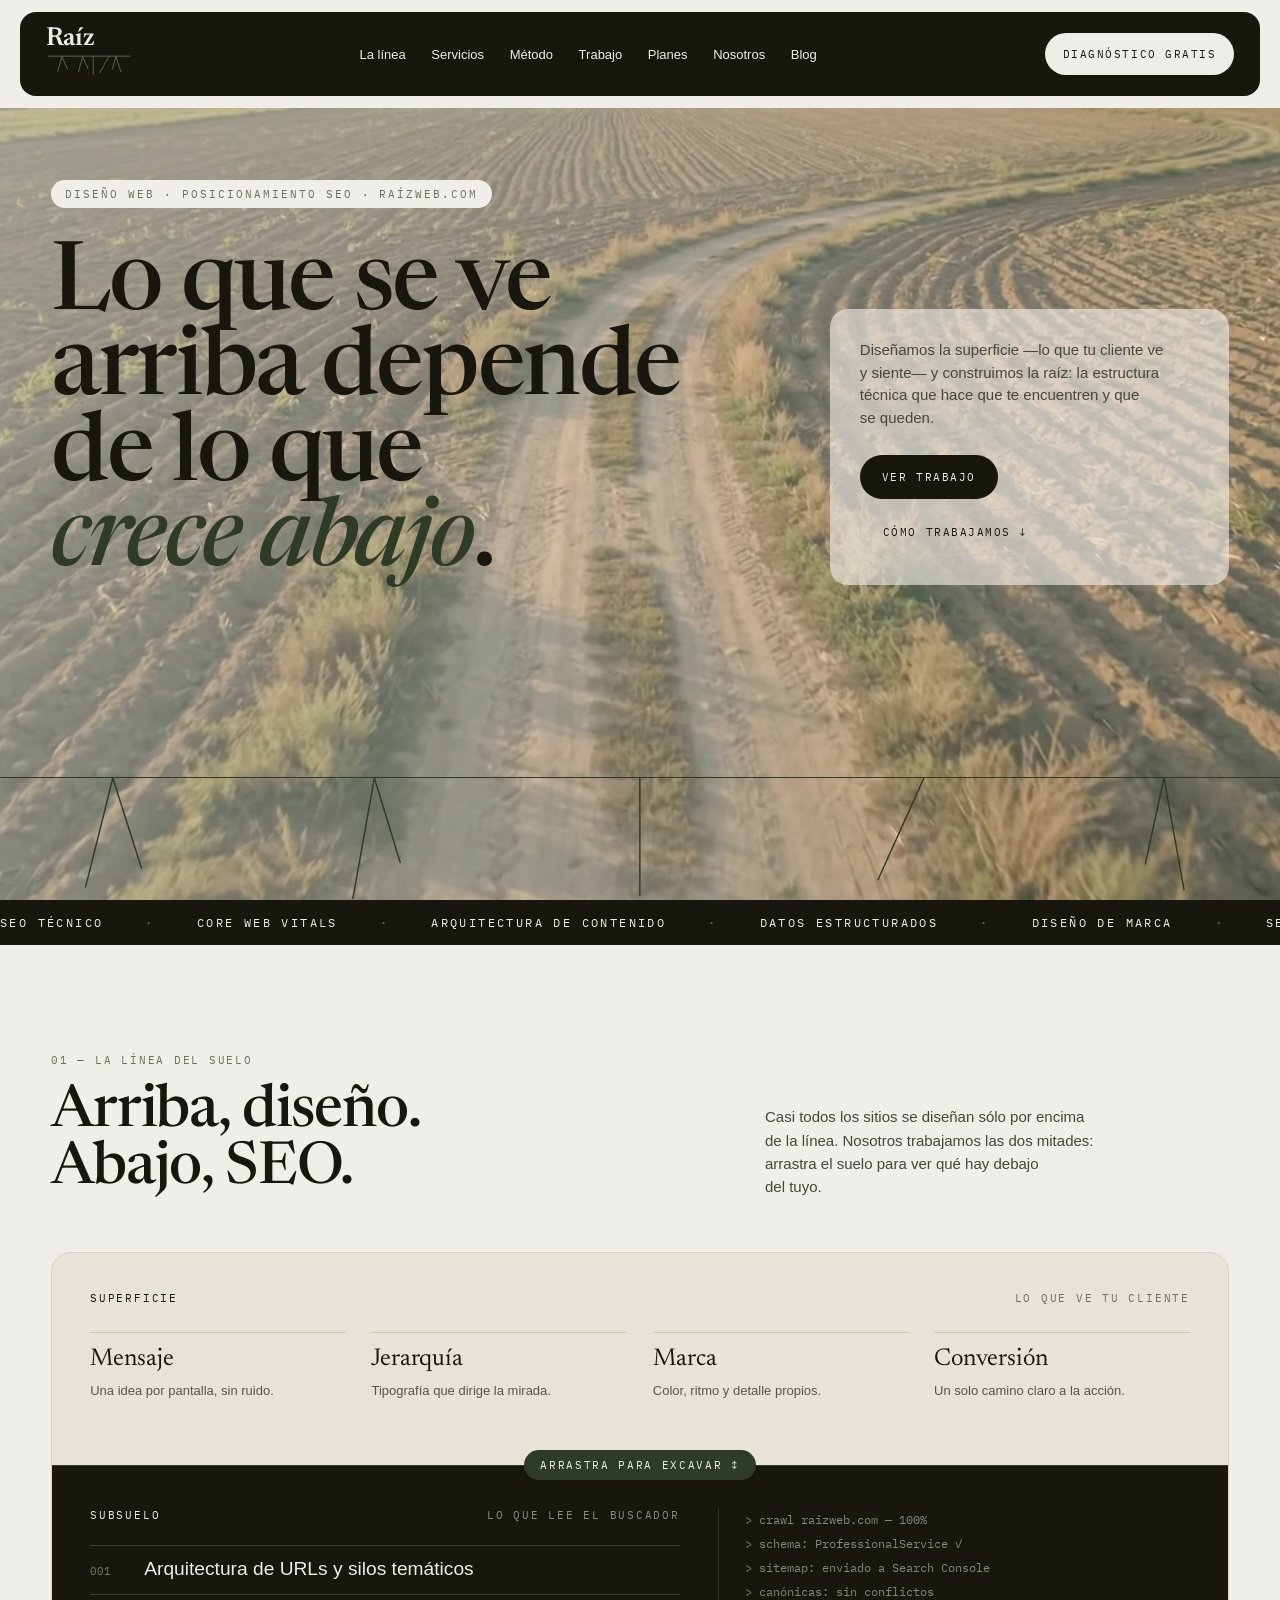
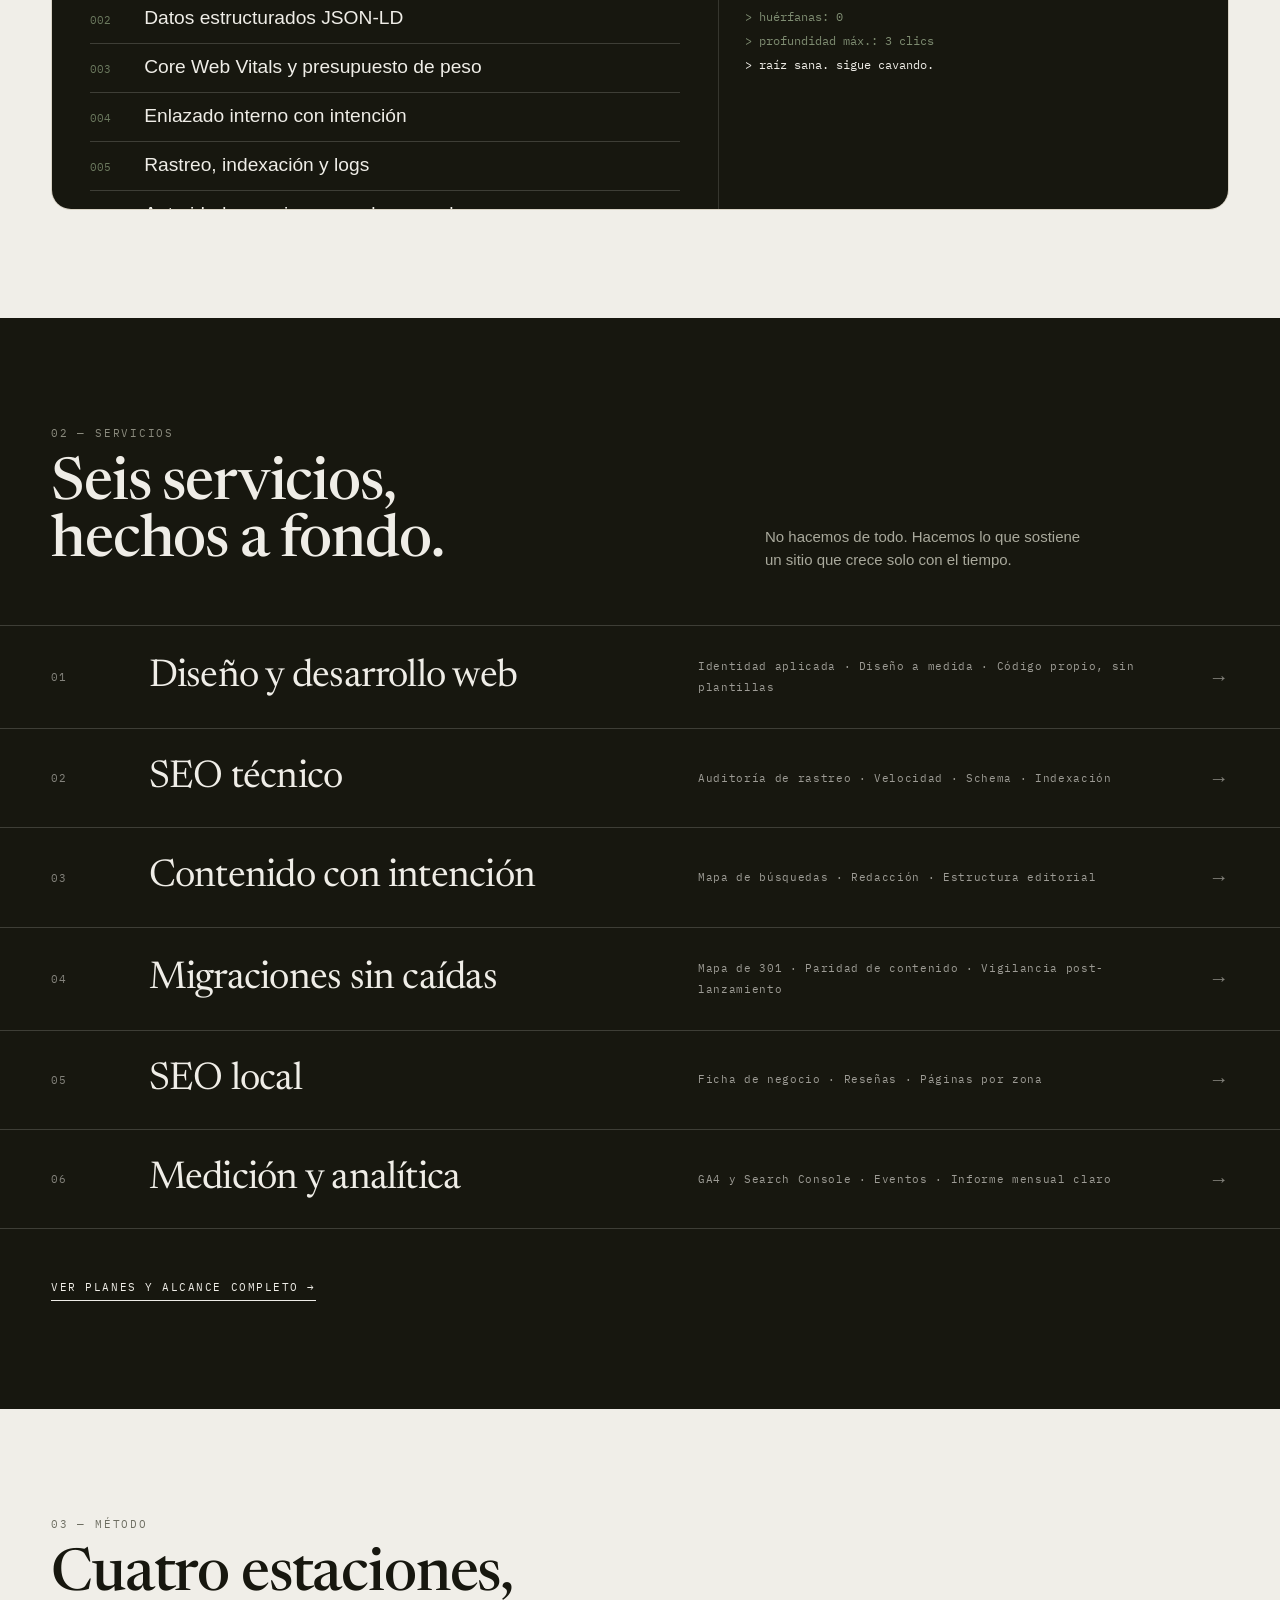
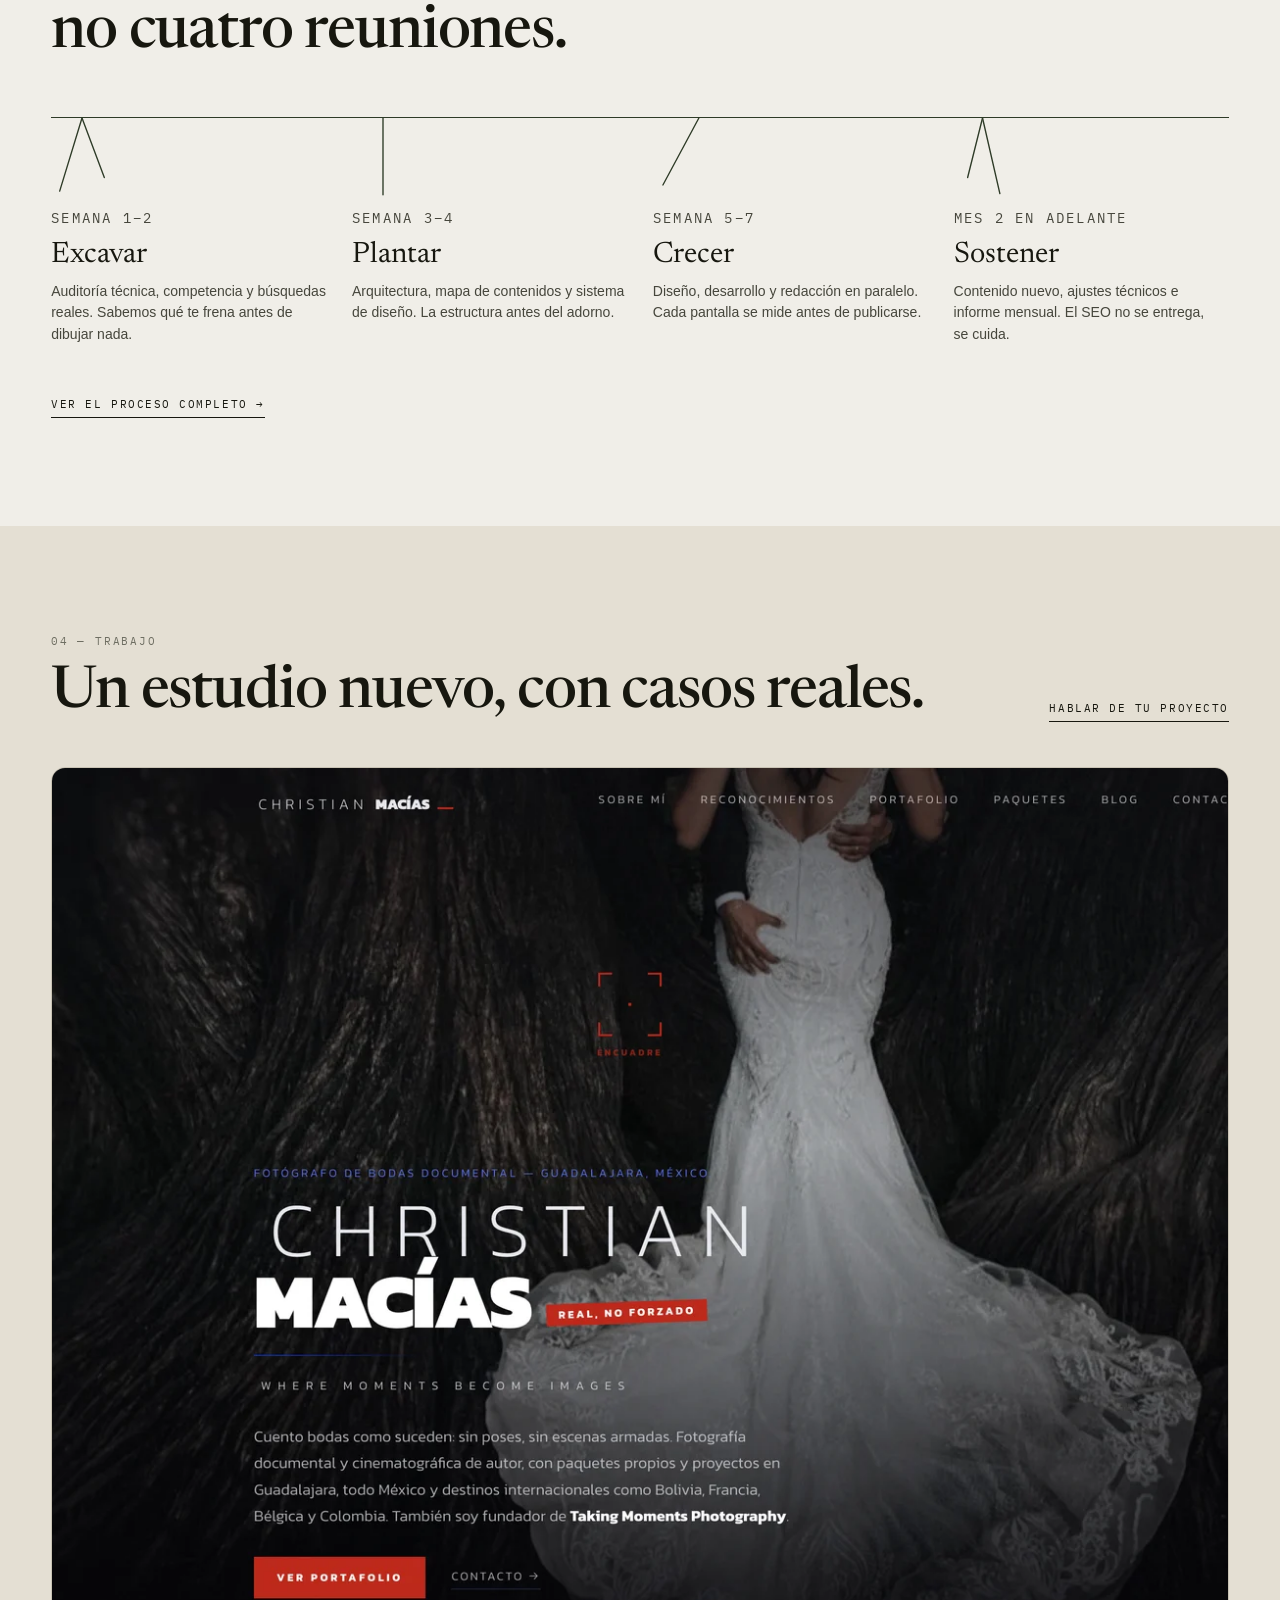
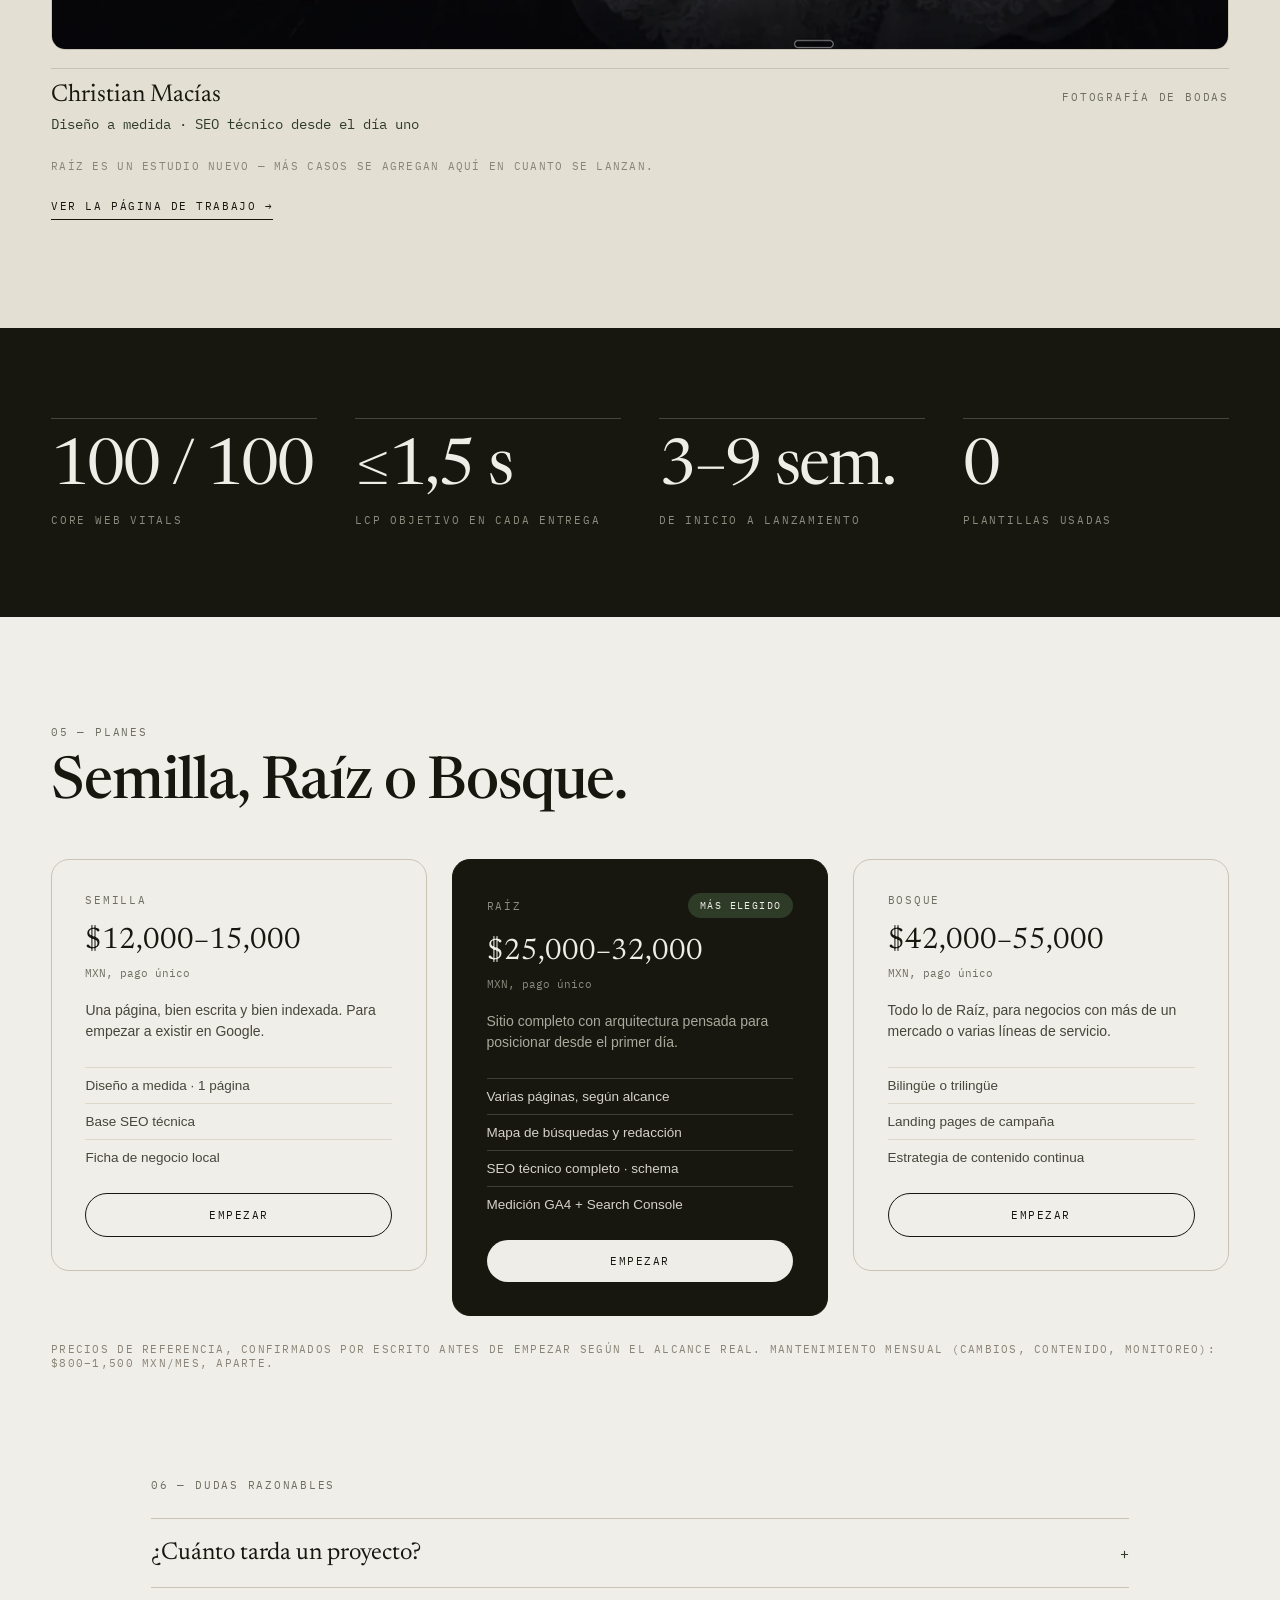
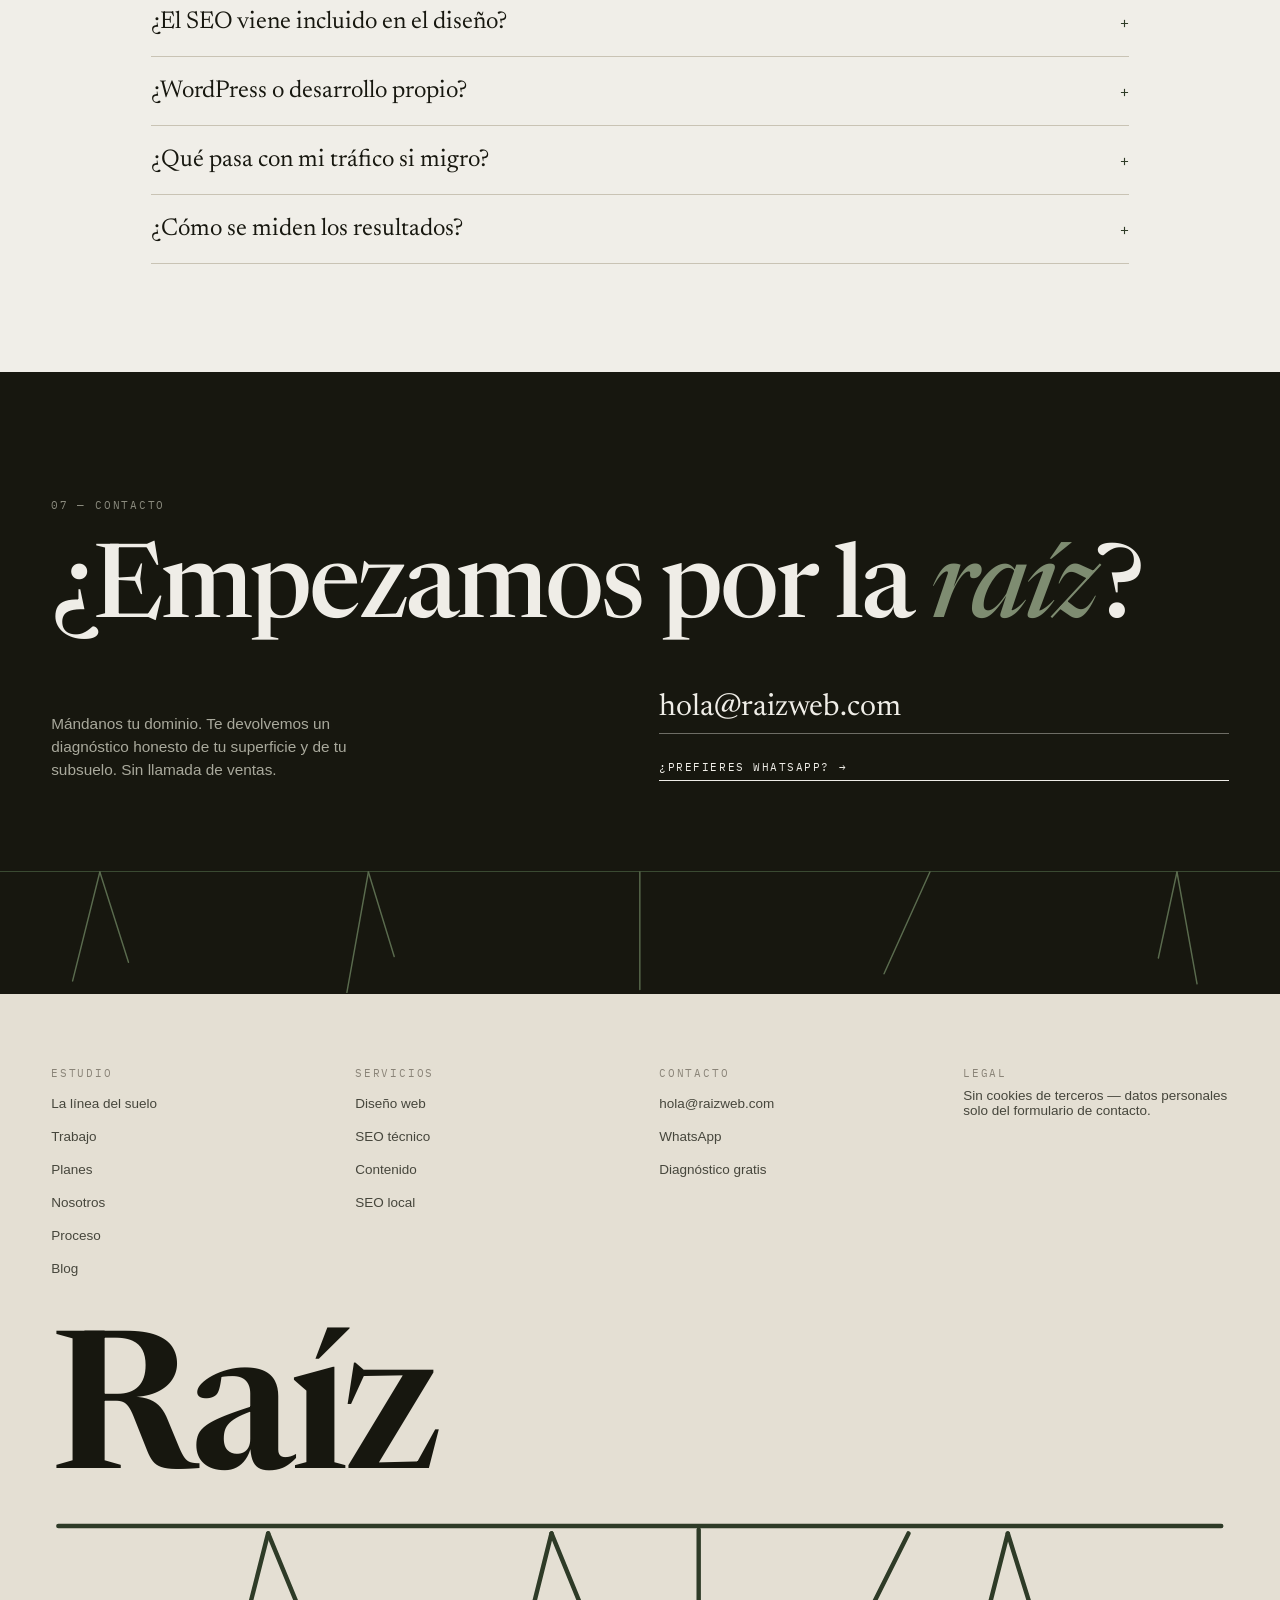
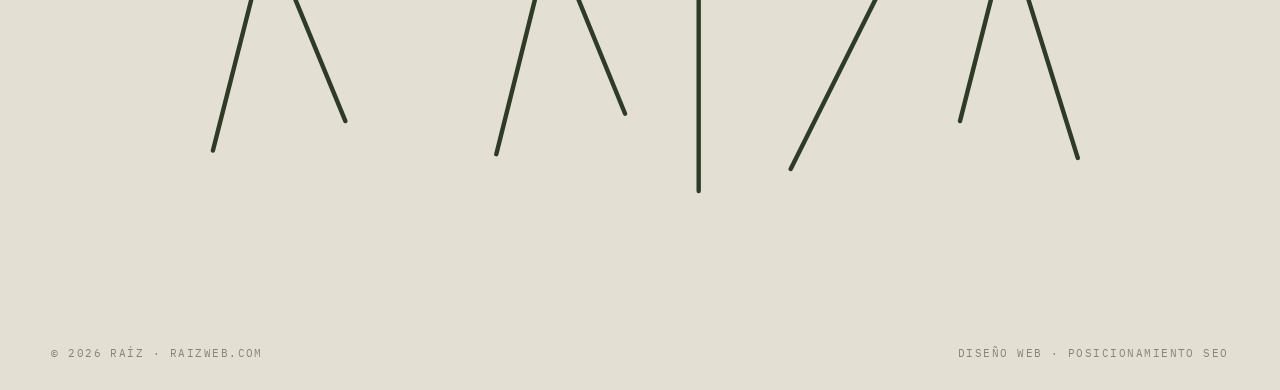
==== index.html @ e57030e3 "Recupera el sitio de raizweb.com desde el despliegue publicado El fuente original se perdió: la carp" ====
<!doctype html>
<html lang="es-MX">
<head>
<meta charset="utf-8" />
<!-- Google tag (gtag.js) -->
<script async src="https://www.googletagmanager.com/gtag/js?id=G-R4C24F13Y9"></script>
<script>
  window.dataLayer = window.dataLayer || [];
  function gtag(){dataLayer.push(arguments);}
  gtag('js', new Date());
  gtag('config', 'G-R4C24F13Y9');
</script>
<meta name="viewport" content="width=device-width, initial-scale=1" />
<title>Diseño Web y SEO Técnico para Negocios | Raíz</title>
<meta name="description" content="Diseño web a la medida y SEO técnico desde el primer día, para negocios que quieren un sitio que se vea bien y que Google encuentre. Diagnóstico gratis." />
<link rel="canonical" href="https://raizweb.com/" />
<meta name="theme-color" content="#17170F" />
<link rel="icon" href="/assets/icons/favicon.svg" type="image/svg+xml" />
<link rel="manifest" href="/site.webmanifest" />

<meta property="og:type" content="website" />
<meta property="og:site_name" content="Raíz" />
<meta property="og:title" content="Raíz — Diseño web y posicionamiento SEO" />
<meta property="og:description" content="Diseñamos la superficie —lo que ve tu cliente— y construimos la raíz: la estructura técnica que hace que te encuentren." />
<meta property="og:url" content="https://raizweb.com/" />
<meta property="og:image" content="https://raizweb.com/assets/img/og/default.jpg" />
<meta property="og:image:width" content="1200" />
<meta property="og:image:height" content="630" />
<meta property="og:locale" content="es_MX" />
<meta name="twitter:card" content="summary_large_image" />
<meta name="twitter:image" content="https://raizweb.com/assets/img/og/default.jpg" />

<link rel="preconnect" href="https://fonts.googleapis.com" />
<link rel="preconnect" href="https://fonts.gstatic.com" crossorigin />
<link href="https://fonts.googleapis.com/css2?family=Newsreader:ital,opsz,wght@0,6..72,400;0,6..72,500;0,6..72,600;1,6..72,400&family=IBM+Plex+Mono:wght@400;500&display=swap" rel="stylesheet" />
<link rel="stylesheet" href="css/raiz.css?v=2" />

<script type="application/ld+json">
{
  "@context": "https://schema.org",
  "@type": "ProfessionalService",
  "name": "Raíz",
  "url": "https://raizweb.com/",
  "description": "Diseño web y posicionamiento SEO para cualquier tipo de negocio.",
  "areaServed": "MX",
  "email": "hola@raizweb.com"
}
</script>
</head>
<body>

<!-- =========================================================== CABECERA -->
<header class="encabezado">
  <div class="encabezado__barra">
    <a class="marca" href="#top" aria-label="Raíz, inicio">
      <span class="marca__texto">Raíz</span>
      <svg class="marca__raices" viewBox="0 0 640 210" fill="none" stroke="currentColor" stroke-width="7" stroke-linecap="round" aria-hidden="true">
        <path d="M14 16 H626" />
        <path d="M118 20 L88 128" /><path d="M118 20 L160 112" />
        <path d="M272 20 L242 130" /><path d="M272 20 L312 108" />
        <path d="M352 18 L352 150" />
        <path d="M466 20 L402 138" />
        <path d="M520 20 L494 112" /><path d="M520 20 L558 132" />
      </svg>
    </a>
    <nav class="nav">
      <a href="#suelo">La línea</a>
      <a href="#servicios">Servicios</a>
      <a href="#metodo">Método</a>
      <a href="#trabajo">Trabajo</a>
      <a href="#planes">Planes</a>
      <a href="nosotros.html">Nosotros</a>
      <a href="blog/">Blog</a>
    </nav>
    <a class="btn btn--claro" href="#contacto"><span class="btn__largo">Diagnóstico gratis</span><span class="btn__corto">Diagnóstico</span></a>
    <button class="menu-boton" type="button" data-menu-boton aria-expanded="false" aria-controls="menu-movil" aria-label="Abrir menú">
      <span></span><span></span>
    </button>
  </div>
</header>

<div class="menu-movil" id="menu-movil" data-menu-movil>
  <nav>
    <a href="#suelo">La línea</a>
    <a href="#servicios">Servicios</a>
    <a href="#metodo">Método</a>
    <a href="#trabajo">Trabajo</a>
    <a href="#planes">Planes</a>
    <a href="nosotros.html">Nosotros</a>
    <a href="blog/">Blog</a>
  </nav>
  <a class="btn btn--claro menu-movil__cta" href="#contacto">Diagnóstico gratis</a>
  <svg class="menu-movil__raices" viewBox="0 0 640 210" fill="none" stroke="currentColor" stroke-width="2.4" stroke-linecap="round" preserveAspectRatio="none" aria-hidden="true">
    <path d="M4 6 H636" />
    <path d="M118 10 L88 128" /><path d="M118 10 L160 112" />
    <path d="M272 10 L242 130" /><path d="M272 10 L312 108" />
    <path d="M352 8 L352 150" />
    <path d="M466 10 L402 138" />
    <path d="M520 10 L494 112" /><path d="M520 10 L558 132" />
  </svg>
</div>

<!-- =============================================================== HERO -->
<main id="top">
<section class="hero">
  <div class="hero__video-wrap" data-hero-video-wrap>
    <video class="hero__video" data-hero-video poster="assets/video/hero-poster.jpg" muted loop playsinline preload="none" aria-hidden="true">
      <source src="assets/video/hero.webm" type="video/webm">
      <source src="assets/video/hero.mp4" type="video/mp4">
    </video>
    <div class="hero__velo"></div>
  </div>
  <div class="contenedor hero__grid">
    <div>
      <p class="mono hero__eyebrow">Diseño web · Posicionamiento SEO · raízweb.com</p>
      <h1 class="hero__titular">Lo que se ve arriba depende de lo que <em>crece abajo</em>.</h1>
    </div>
    <div class="hero__lateral">
      <p class="hero__lead">Diseñamos la superficie —lo que tu cliente ve y siente— y construimos la raíz: la estructura técnica que hace que te encuentren y que se queden.</p>
      <div class="hero__acciones">
        <a class="btn btn--solido" href="#trabajo">Ver trabajo</a>
        <a class="btn btn--linea" href="#suelo">Cómo trabajamos ↓</a>
      </div>
    </div>
  </div>

  <div class="banda-raices">
    <div class="banda-raices__linea"></div>
    <div class="banda-raices__fila">
      <svg class="raiz-glifo" viewBox="0 0 100 170" fill="none" stroke="currentColor" stroke-width="2" stroke-linecap="round" aria-hidden="true"><path d="M50 0 L12 152" /><path d="M50 0 L90 126" /></svg>
      <svg class="raiz-glifo" viewBox="0 0 100 170" fill="none" stroke="currentColor" stroke-width="2" stroke-linecap="round" aria-hidden="true"><path d="M48 0 L18 168" /><path d="M48 0 L84 118" /></svg>
      <svg class="raiz-glifo" viewBox="0 0 100 170" fill="none" stroke="currentColor" stroke-width="2" stroke-linecap="round" aria-hidden="true"><path d="M50 0 L50 164" /></svg>
      <svg class="raiz-glifo" viewBox="0 0 100 170" fill="none" stroke="currentColor" stroke-width="2" stroke-linecap="round" aria-hidden="true"><path d="M78 0 L14 142" /></svg>
      <svg class="raiz-glifo" viewBox="0 0 100 170" fill="none" stroke="currentColor" stroke-width="2" stroke-linecap="round" aria-hidden="true"><path d="M46 0 L20 120" /><path d="M46 0 L74 156" /></svg>
    </div>
  </div>
</section>

<!-- ========================================================= MARQUESINA -->
<div class="marquesina">
  <div class="marquesina__pista">
    <div class="marquesina__grupo">
      <span>SEO técnico</span><span>·</span><span>Core Web Vitals</span><span>·</span><span>Arquitectura de contenido</span><span>·</span><span>Datos estructurados</span><span>·</span><span>Diseño de marca</span><span>·</span><span>SEO local</span><span>·</span><span>Migraciones</span><span>·</span>
    </div>
    <div class="marquesina__grupo" aria-hidden="true">
      <span>SEO técnico</span><span>·</span><span>Core Web Vitals</span><span>·</span><span>Arquitectura de contenido</span><span>·</span><span>Datos estructurados</span><span>·</span><span>Diseño de marca</span><span>·</span><span>SEO local</span><span>·</span><span>Migraciones</span><span>·</span>
    </div>
  </div>
</div>

<!-- ==================================================== 01 · EXCAVACIÓN -->
<section class="seccion" id="suelo">
  <div class="contenedor">
    <div class="cabecera reveal">
      <div>
        <p class="mono cabecera__eyebrow">01 — La línea del suelo</p>
        <h2 class="titulo">Arriba, diseño. Abajo, SEO.</h2>
      </div>
      <p class="cabecera__texto">Casi todos los sitios se diseñan sólo por encima de la línea. Nosotros trabajamos las dos mitades: arrastra el suelo para ver qué hay debajo del tuyo.</p>
    </div>

    <div class="excavacion" data-excavacion data-suelo="38">
      <div class="capa capa--superficie">
        <p class="mono capa__encabezado"><strong>Superficie</strong> <span>Lo que ve tu cliente</span></p>
        <div class="superficie__grid">
          <div class="superficie__item"><h3>Mensaje</h3><p>Una idea por pantalla, sin ruido.</p></div>
          <div class="superficie__item"><h3>Jerarquía</h3><p>Tipografía que dirige la mirada.</p></div>
          <div class="superficie__item"><h3>Marca</h3><p>Color, ritmo y detalle propios.</p></div>
          <div class="superficie__item"><h3>Conversión</h3><p>Un solo camino claro a la acción.</p></div>
        </div>
      </div>

      <div class="capa capa--subsuelo">
        <div class="subsuelo__grid">
          <div>
            <p class="mono mono--ink capa__encabezado"><strong>Subsuelo</strong> <span>Lo que lee el buscador</span></p>
            <div class="subsuelo__lista">
              <div class="subsuelo__fila"><i>001</i><span>Arquitectura de URLs y silos temáticos</span></div>
              <div class="subsuelo__fila"><i>002</i><span>Datos estructurados JSON-LD</span></div>
              <div class="subsuelo__fila"><i>003</i><span>Core Web Vitals y presupuesto de peso</span></div>
              <div class="subsuelo__fila"><i>004</i><span>Enlazado interno con intención</span></div>
              <div class="subsuelo__fila"><i>005</i><span>Rastreo, indexación y logs</span></div>
              <div class="subsuelo__fila"><i>006</i><span>Autoridad: menciones y enlaces reales</span></div>
            </div>
          </div>
          <div class="terminal">
            <div>&gt; crawl raizweb.com — 100%</div>
            <div>&gt; schema: ProfessionalService ✓</div>
            <div>&gt; sitemap: enviado a Search Console</div>
            <div>&gt; canónicas: sin conflictos</div>
            <div>&gt; huérfanas: 0</div>
            <div>&gt; profundidad máx.: 3 clics</div>
            <div><b>&gt; raíz sana. sigue cavando.</b></div>
          </div>
        </div>
      </div>

      <div class="tirador" data-tirador tabindex="0" role="slider" aria-label="Nivel del suelo" aria-valuemin="14" aria-valuemax="86" aria-valuenow="38">
        <div class="tirador__linea"></div>
        <div class="tirador__pastilla">Arrastra para excavar ↕</div>
      </div>
    </div>
  </div>
</section>

<!-- ====================================================== 02 · SERVICIOS -->
<section class="seccion seccion--ink" id="servicios">
  <div class="contenedor">
    <div class="cabecera">
      <div>
        <p class="mono mono--ink cabecera__eyebrow">02 — Servicios</p>
        <h2 class="titulo">Seis servicios, hechos a fondo.</h2>
      </div>
      <p class="cabecera__texto">No hacemos de todo. Hacemos lo que sostiene un sitio que crece solo con el tiempo.</p>
    </div>

    <div class="servicios">
      <a class="servicio" href="#contacto">
        <span class="servicio__num">01</span>
        <h3 class="servicio__nombre">Diseño y desarrollo web</h3>
        <span class="servicio__detalle">Identidad aplicada · Diseño a medida · Código propio, sin plantillas</span>
        <span class="servicio__flecha" aria-hidden="true">→</span>
      </a>
      <a class="servicio" href="#contacto">
        <span class="servicio__num">02</span>
        <h3 class="servicio__nombre">SEO técnico</h3>
        <span class="servicio__detalle">Auditoría de rastreo · Velocidad · Schema · Indexación</span>
        <span class="servicio__flecha" aria-hidden="true">→</span>
      </a>
      <a class="servicio" href="#contacto">
        <span class="servicio__num">03</span>
        <h3 class="servicio__nombre">Contenido con intención</h3>
        <span class="servicio__detalle">Mapa de búsquedas · Redacción · Estructura editorial</span>
        <span class="servicio__flecha" aria-hidden="true">→</span>
      </a>
      <a class="servicio" href="#contacto">
        <span class="servicio__num">04</span>
        <h3 class="servicio__nombre">Migraciones sin caídas</h3>
        <span class="servicio__detalle">Mapa de 301 · Paridad de contenido · Vigilancia post-lanzamiento</span>
        <span class="servicio__flecha" aria-hidden="true">→</span>
      </a>
      <a class="servicio" href="#contacto">
        <span class="servicio__num">05</span>
        <h3 class="servicio__nombre">SEO local</h3>
        <span class="servicio__detalle">Ficha de negocio · Reseñas · Páginas por zona</span>
        <span class="servicio__flecha" aria-hidden="true">→</span>
      </a>
      <a class="servicio" href="#contacto">
        <span class="servicio__num">06</span>
        <h3 class="servicio__nombre">Medición y analítica</h3>
        <span class="servicio__detalle">GA4 y Search Console · Eventos · Informe mensual claro</span>
        <span class="servicio__flecha" aria-hidden="true">→</span>
      </a>
    </div>
    <a class="enlace-subrayado" href="servicios.html" style="display: inline-block; margin-top: clamp(30px, 5vh, 54px); border-bottom-color: var(--crema)">Ver planes y alcance completo →</a>
  </div>
</section>

<!-- ========================================================= 03 · MÉTODO -->
<section class="seccion" id="metodo">
  <div class="contenedor">
    <p class="mono cabecera__eyebrow">03 — Método</p>
    <h2 class="titulo" style="max-width: 20ch; margin-bottom: clamp(34px, 6vh, 62px)">Cuatro estaciones, no cuatro reuniones.</h2>
    <div class="metodo__grid">
      <div class="paso reveal">
        <svg class="paso__glifo" viewBox="0 0 100 130" fill="none" stroke="currentColor" stroke-width="2.2" stroke-linecap="round" aria-hidden="true"><path d="M50 0 L14 118" /><path d="M50 0 L86 96" /></svg>
        <p class="mono paso__etapa">Semana 1–2</p>
        <h3>Excavar</h3>
        <p>Auditoría técnica, competencia y búsquedas reales. Sabemos qué te frena antes de dibujar nada.</p>
      </div>
      <div class="paso reveal">
        <svg class="paso__glifo" viewBox="0 0 100 130" fill="none" stroke="currentColor" stroke-width="2.2" stroke-linecap="round" aria-hidden="true"><path d="M50 0 L50 124" /></svg>
        <p class="mono paso__etapa">Semana 3–4</p>
        <h3>Plantar</h3>
        <p>Arquitectura, mapa de contenidos y sistema de diseño. La estructura antes del adorno.</p>
      </div>
      <div class="paso reveal">
        <svg class="paso__glifo" viewBox="0 0 100 130" fill="none" stroke="currentColor" stroke-width="2.2" stroke-linecap="round" aria-hidden="true"><path d="M74 0 L16 108" /></svg>
        <p class="mono paso__etapa">Semana 5–7</p>
        <h3>Crecer</h3>
        <p>Diseño, desarrollo y redacción en paralelo. Cada pantalla se mide antes de publicarse.</p>
      </div>
      <div class="paso reveal">
        <svg class="paso__glifo" viewBox="0 0 100 130" fill="none" stroke="currentColor" stroke-width="2.2" stroke-linecap="round" aria-hidden="true"><path d="M46 0 L22 96" /><path d="M46 0 L74 122" /></svg>
        <p class="mono paso__etapa">Mes 2 en adelante</p>
        <h3>Sostener</h3>
        <p>Contenido nuevo, ajustes técnicos e informe mensual. El SEO no se entrega, se cuida.</p>
      </div>
    </div>
    <a class="enlace-subrayado" href="proceso.html" style="display: inline-block; margin-top: clamp(30px, 5vh, 54px)">Ver el proceso completo →</a>
  </div>
</section>

<!-- ======================================================== 04 · TRABAJO -->
<section class="seccion seccion--arena" id="trabajo">
  <div class="contenedor">
    <div class="trabajo__cabecera">
      <div>
        <p class="mono cabecera__eyebrow">04 — Trabajo</p>
        <h2 class="titulo">Un estudio nuevo, con casos reales.</h2>
      </div>
      <a class="enlace-subrayado" href="#contacto">Hablar de tu proyecto</a>
    </div>

    <div class="casos">
      <a class="caso reveal" href="https://www.christianmacias.com" target="_blank" rel="noopener noreferrer">
        <div class="caso__media">
          <picture>
            <source srcset="assets/img/paginas/caso-christianmacias.webp" type="image/webp">
            <img src="assets/img/paginas/caso-christianmacias.jpg" alt="Captura de la página de inicio de christianmacias.com" loading="lazy" width="1200" height="900">
          </picture>
        </div>
        <div class="caso__pie"><span class="caso__nombre">Christian Macías</span><span class="mono">Fotografía de bodas</span></div>
        <p class="caso__metrica">Diseño a medida · SEO técnico desde el día uno</p>
      </a>
    </div>
    <p class="nota">Raíz es un estudio nuevo — más casos se agregan aquí en cuanto se lanzan.</p>
    <a class="enlace-subrayado" href="trabajos.html" style="display: inline-block; margin-top: 20px">Ver la página de trabajo →</a>
  </div>
</section>

<!-- ========================================================= 05 · CIFRAS -->
<section class="seccion seccion--ink" style="padding: clamp(56px, 10vh, 116px) 0">
  <div class="contenedor cifras">
    <div class="cifra"><p class="cifra__valor">100 / 100</p><p class="mono mono--ink cifra__etiqueta">Core Web Vitals</p></div>
    <div class="cifra"><p class="cifra__valor">≤1,5 s</p><p class="mono mono--ink cifra__etiqueta">LCP objetivo en cada entrega</p></div>
    <div class="cifra"><p class="cifra__valor">3–9 sem.</p><p class="mono mono--ink cifra__etiqueta">De inicio a lanzamiento</p></div>
    <div class="cifra"><p class="cifra__valor">0</p><p class="mono mono--ink cifra__etiqueta">Plantillas usadas</p></div>
  </div>
</section>

<!-- ========================================================= 06 · PLANES -->
<section class="seccion" id="planes">
  <div class="contenedor">
    <p class="mono cabecera__eyebrow">05 — Planes</p>
    <h2 class="titulo" style="margin-bottom: clamp(30px, 5vh, 58px)">Semilla, Raíz o Bosque.</h2>
    <div class="planes">
      <div class="plan">
        <p class="mono">Semilla</p>
        <p class="plan__precio">$12,000–15,000</p>
        <p class="plan__unidad">MXN, pago único</p>
        <p class="plan__texto">Una página, bien escrita y bien indexada. Para empezar a existir en Google.</p>
        <div class="plan__lista">
          <div>Diseño a medida · 1 página</div>
          <div>Base SEO técnica</div>
          <div>Ficha de negocio local</div>
        </div>
        <a class="btn btn--linea plan__cta" href="#contacto" style="border-color: var(--ink)">Empezar</a>
      </div>

      <div class="plan plan--destacado">
        <div class="plan__cabecera">
          <p class="mono mono--ink">Raíz</p>
          <span class="pastilla">Más elegido</span>
        </div>
        <p class="plan__precio">$25,000–32,000</p>
        <p class="plan__unidad">MXN, pago único</p>
        <p class="plan__texto">Sitio completo con arquitectura pensada para posicionar desde el primer día.</p>
        <div class="plan__lista">
          <div>Varias páginas, según alcance</div>
          <div>Mapa de búsquedas y redacción</div>
          <div>SEO técnico completo · schema</div>
          <div>Medición GA4 + Search Console</div>
        </div>
        <a class="btn btn--claro plan__cta" href="#contacto">Empezar</a>
      </div>

      <div class="plan">
        <p class="mono">Bosque</p>
        <p class="plan__precio">$42,000–55,000</p>
        <p class="plan__unidad">MXN, pago único</p>
        <p class="plan__texto">Todo lo de Raíz, para negocios con más de un mercado o varias líneas de servicio.</p>
        <div class="plan__lista">
          <div>Bilingüe o trilingüe</div>
          <div>Landing pages de campaña</div>
          <div>Estrategia de contenido continua</div>
        </div>
        <a class="btn btn--linea plan__cta" href="#contacto" style="border-color: var(--ink)">Empezar</a>
      </div>
    </div>
    <p class="nota">Precios de referencia, confirmados por escrito antes de empezar según el alcance real. Mantenimiento mensual (cambios, contenido, monitoreo): $800–1,500 MXN/mes, aparte.</p>
  </div>
</section>

<!-- ============================================================ 07 · FAQ -->
<section style="padding: 0 0 var(--sec-y)">
  <div class="faq">
    <p class="mono" style="margin-bottom: 26px">06 — Dudas razonables</p>

    <details class="faq__item">
      <summary><span>¿Cuánto tarda un proyecto?</span><span class="faq__signo">+</span></summary>
      <p>Entre 3 y 9 semanas según el tamaño. Lo que no negociamos es la fase de excavación: sin auditoría, el diseño es decoración.</p>
    </details>
    <details class="faq__item">
      <summary><span>¿El SEO viene incluido en el diseño?</span><span class="faq__signo">+</span></summary>
      <p>La base sí, siempre: estructura, velocidad, datos estructurados y contenido con intención. El acompañamiento mensual (contenido nuevo, ajustes, monitoreo) es un servicio aparte, opcional.</p>
    </details>
    <details class="faq__item">
      <summary><span>¿WordPress o desarrollo propio?</span><span class="faq__signo">+</span></summary>
      <p>Depende de quién va a editarlo. Elegimos la herramienta según tu equipo, no según nuestra comodidad — y en ambos casos el código sale limpio.</p>
    </details>
    <details class="faq__item">
      <summary><span>¿Qué pasa con mi tráfico si migro?</span><span class="faq__signo">+</span></summary>
      <p>Mapeamos cada URL antigua a su nueva, mantenemos paridad de contenido y vigilamos indexación durante 60 días después del lanzamiento.</p>
    </details>
    <details class="faq__item">
      <summary><span>¿Cómo se miden los resultados?</span><span class="faq__signo">+</span></summary>
      <p>Tráfico orgánico, posiciones por intención y contactos reales. Un informe corto al mes, en español, sin capturas decorativas.</p>
    </details>
  </div>
</section>

<!-- ========================================================= 07 · CIERRE -->
<section class="cierre" id="contacto">
  <div class="contenedor">
    <p class="mono mono--ink" style="margin-bottom: clamp(22px, 4vh, 40px)">07 — Contacto</p>
    <h2 class="cierre__titular">¿Empezamos por la <em>raíz</em>?</h2>
    <div class="cierre__grid">
      <p class="cierre__lead">Mándanos tu dominio. Te devolvemos un diagnóstico honesto de tu superficie y de tu subsuelo. Sin llamada de ventas.</p>
      <div style="display: flex; flex-direction: column; gap: 14px">
        <a class="cierre__email" href="mailto:hola@raizweb.com">hola@raizweb.com</a>
        <a class="enlace-subrayado" href="contacto.html#whatsapp" style="display: inline-block; margin-top: 6px; border-bottom-color: var(--crema)">¿Prefieres WhatsApp? →</a>
      </div>
    </div>
  </div>
  <div class="cierre__raices">
    <div class="banda-raices__fila">
      <svg class="raiz-glifo" viewBox="0 0 100 170" fill="none" stroke="currentColor" stroke-width="2" stroke-linecap="round" aria-hidden="true"><path d="M50 0 L12 152" /><path d="M50 0 L90 126" /></svg>
      <svg class="raiz-glifo" viewBox="0 0 100 170" fill="none" stroke="currentColor" stroke-width="2" stroke-linecap="round" aria-hidden="true"><path d="M48 0 L18 168" /><path d="M48 0 L84 118" /></svg>
      <svg class="raiz-glifo" viewBox="0 0 100 170" fill="none" stroke="currentColor" stroke-width="2" stroke-linecap="round" aria-hidden="true"><path d="M50 0 L50 164" /></svg>
      <svg class="raiz-glifo" viewBox="0 0 100 170" fill="none" stroke="currentColor" stroke-width="2" stroke-linecap="round" aria-hidden="true"><path d="M78 0 L14 142" /></svg>
      <svg class="raiz-glifo" viewBox="0 0 100 170" fill="none" stroke="currentColor" stroke-width="2" stroke-linecap="round" aria-hidden="true"><path d="M46 0 L20 120" /><path d="M46 0 L74 156" /></svg>
    </div>
  </div>
</section>
</main>

<!-- ============================================================== FOOTER -->
<footer class="pie">
  <div class="contenedor">
    <div class="pie__mapa">
      <div class="pie__col">
        <p class="mono">Estudio</p>
        <a href="#suelo">La línea del suelo</a><a href="trabajos.html">Trabajo</a><a href="#planes">Planes</a><a href="nosotros.html">Nosotros</a><a href="proceso.html">Proceso</a><a href="blog/">Blog</a>
      </div>
      <div class="pie__col">
        <p class="mono">Servicios</p>
        <a href="servicios.html">Diseño web</a><a href="servicios.html">SEO técnico</a><a href="servicios.html">Contenido</a><a href="servicios.html">SEO local</a>
      </div>
      <div class="pie__col">
        <p class="mono">Contacto</p>
        <a href="mailto:hola@raizweb.com">hola@raizweb.com</a><a href="https://wa.me/523331425580" target="_blank" rel="noopener noreferrer">WhatsApp</a><a href="#contacto">Diagnóstico gratis</a>
      </div>
      <div class="pie__col">
        <p class="mono">Legal</p>
        <p>Sin cookies de terceros — datos personales solo del formulario de contacto.</p>
      </div>
    </div>

    <div class="pie__firma">
      <p class="pie__wordmark">Raíz</p>
      <svg class="pie__raices" viewBox="0 0 640 210" fill="none" stroke="currentColor" stroke-width="2.4" stroke-linecap="round" preserveAspectRatio="none" aria-hidden="true">
        <path d="M4 6 H636" />
        <path d="M118 10 L88 128" /><path d="M118 10 L160 112" />
        <path d="M272 10 L242 130" /><path d="M272 10 L312 108" />
        <path d="M352 8 L352 150" />
        <path d="M466 10 L402 138" />
        <path d="M520 10 L494 112" /><path d="M520 10 L558 132" />
      </svg>
    </div>

    <div class="pie__legal">
      <span>© 2026 Raíz · raizweb.com</span>
      <span>Diseño web · Posicionamiento SEO</span>
    </div>
  </div>
</footer>

<script src="js/raiz.js?v=2"></script>
</body>
</html>
---- css/raiz.css ----
/* ==========================================================================
   Raíz — raízweb.com
   Hoja de estilos base del diseño. Estructura: tokens → base → layout →
   secciones → responsive. Todo con clases: listo para animar.
   ========================================================================== */

/* --- 1. Tokens ------------------------------------------------------------ */
:root {
  /* Color */
  --paper: #F0EEE8;      /* fondo principal */
  --crema: #EFEDE7;      /* texto sobre ink */
  --arena: #E4DFD3;      /* fondo secciones cálidas (trabajo, footer) */
  --arena-2: #E7E3D8;    /* superficie del módulo excavación */
  --ink: #17170F;        /* negro verdoso de marca */
  --verde: #2E3B27;      /* verde raíz */
  --verde-claro: #5A6B4E;
  --verde-terminal: #7E8C71;
  --texto: #46463C;
  --texto-suave: #6E6E62;
  --texto-arena: #8A8478;
  --texto-ink: #A9A99C;
  --texto-ink-suave: #8B8B7E;
  --linea: #C9C3B4;              /* hairline sobre paper */
  --linea-suave: #DDD7C9;
  --linea-ink: rgba(239, 237, 231, .18);

  /* Tipografía */
  --serif: "Newsreader", Georgia, "Times New Roman", serif;
  --sans: "Helvetica Neue", Helvetica, Arial, sans-serif;
  --mono: "IBM Plex Mono", ui-monospace, "SF Mono", Menlo, monospace;

  /* Escala tipográfica (fluida) */
  --t-display: clamp(46px, 7.4vw, 128px);   /* h1 hero / cierre */
  --t-h2: clamp(34px, 4.6vw, 78px);         /* títulos de sección */
  --t-h3: clamp(24px, 3vw, 46px);           /* filas de servicio */
  --t-h4: clamp(24px, 2.3vw, 34px);         /* pasos del método */
  --t-lead: clamp(15px, 1.2vw, 19px);
  --t-body: 15px;
  --t-small: 13.5px;
  --t-mono: 11px;

  /* Ritmo vertical y contenedor */
  --max: 1400px;
  --pad-x: clamp(20px, 4vw, 64px);
  --sec-y: clamp(64px, 12vh, 140px);
  --radio: 18px;
  --radio-s: 14px;

  /* Movimiento */
  --ease: cubic-bezier(.2, .7, .2, 1);
  --dur: .4s;
}

/* --- 2. Base -------------------------------------------------------------- */
*, *::before, *::after { box-sizing: border-box; }

html { scroll-behavior: smooth; }

body {
  margin: 0;
  background: var(--paper);
  color: var(--ink);
  font-family: var(--sans);
  font-size: var(--t-body);
  -webkit-font-smoothing: antialiased;
  text-rendering: optimizeLegibility;
}

h1, h2, h3, h4 { margin: 0; font-weight: 400; font-family: var(--serif); }
p { margin: 0; text-wrap: pretty; }
a { color: inherit; text-decoration: none; }
a:hover { color: var(--verde-claro); }
img, svg { display: block; }
::selection { background: var(--verde); color: var(--paper); }

.serif { font-family: var(--serif); }

/* Etiqueta mono: se usa en todos los micro-textos del sitio */
.mono {
  font-family: var(--mono);
  font-size: var(--t-mono);
  letter-spacing: .16em;
  text-transform: uppercase;
  color: var(--texto-suave);
}
.mono--ink { color: var(--texto-ink-suave); }

.contenedor { max-width: var(--max); margin: 0 auto; padding: 0 var(--pad-x); }
.seccion { padding: var(--sec-y) 0; }
.seccion--ink { background: var(--ink); color: var(--crema); }
.seccion--arena { background: var(--arena); }

/* Cabecera de sección: título + párrafo a la derecha */
.cabecera {
  display: grid;
  grid-template-columns: minmax(0, 1fr) minmax(240px, .7fr);
  gap: clamp(24px, 4vw, 64px);
  align-items: end;
  margin-bottom: clamp(34px, 6vh, 66px);
}
.cabecera__eyebrow { margin-bottom: 18px; }
.titulo {
  font-size: var(--t-h2);
  font-weight: 500;
  line-height: .96;
  letter-spacing: -.02em;
  text-wrap: balance;
}
.cabecera__texto { line-height: 1.55; color: var(--texto); max-width: 40ch; }
.seccion--ink .cabecera__texto { color: var(--texto-ink); }

/* Botones */
.btn {
  display: inline-block;
  font-family: var(--mono);
  font-size: var(--t-mono);
  letter-spacing: .14em;
  text-transform: uppercase;
  padding: 15px 22px;
  border-radius: 999px;
  white-space: nowrap;
  transition: background var(--dur) var(--ease), color var(--dur) var(--ease), border-color var(--dur) var(--ease);
}
.btn--solido { background: var(--ink); color: var(--crema); }
.btn--solido:hover { background: var(--verde); color: var(--crema); }
.btn--linea { border: 1px solid var(--linea); }
.btn--linea:hover { border-color: var(--ink); color: var(--ink); }
.btn--claro { background: var(--crema); color: var(--ink); padding: 14px 18px; }
.btn--claro:hover { background: var(--verde-claro); color: var(--crema); }

/* --- 3. Cabecera del sitio ------------------------------------------------ */
.encabezado {
  position: sticky;
  top: 0;
  z-index: 60;
  padding: 12px clamp(12px, 2vw, 20px);
  background: color-mix(in srgb, var(--paper) 82%, transparent);
  backdrop-filter: blur(14px);
}
.encabezado__barra {
  display: flex;
  align-items: center;
  justify-content: space-between;
  gap: 24px;
  background: var(--ink);
  color: var(--crema);
  border-radius: 16px;
  padding: 14px clamp(16px, 2vw, 26px);
}
.marca { display: flex; flex-direction: column; gap: 2px; line-height: 1; }
.marca__texto { font-family: var(--serif); font-weight: 600; font-size: 26px; letter-spacing: -.01em; }
.marca__raices { width: 86px; height: auto; overflow: visible; color: var(--verde-claro); }
.nav { display: flex; align-items: center; gap: clamp(14px, 2vw, 34px); font-size: 13px; }
.nav a { position: relative; }
.nav a::after {
  content: "";
  position: absolute;
  left: 0; right: 100%; bottom: -5px;
  height: 1px;
  background: currentColor;
  transition: right var(--dur) var(--ease);
}
.nav a:hover::after { right: 0; }

/* --- 4. Hero -------------------------------------------------------------- */
.hero {
  position: relative;
  overflow: hidden;
  padding: clamp(40px, 8vh, 96px) 0 0;
  min-height: 88vh;
  display: flex;
  flex-direction: column;
  justify-content: space-between;
}
/* Video de fondo del hero: carga diferida por IntersectionObserver (raiz.js).
   Mientras no hay fotogramas listos, se ve el placeholder rayado del wrap;
   raiz.js añade .is-cargado en el evento canplay y el video aparece encima. */
.hero__video-wrap {
  position: absolute;
  inset: 0;
  z-index: 0;
  overflow: hidden;
  background: repeating-linear-gradient(135deg, var(--crema) 0 9px, var(--arena-2) 9px 18px);
}
.hero__video {
  position: absolute;
  inset: 0;
  width: 100%;
  height: 100%;
  object-fit: cover;
  opacity: 0;
  transition: opacity .6s var(--ease);
}
.hero__video.is-cargado { opacity: 1; }
/* Velo: sube la luminosidad del fondo lo suficiente para que el H1 (ink
   sobre el video) mantenga >= 4.5:1 incluso en el fotograma más claro del
   loop (verificado: peor caso medido 3.89:1 sin velo -> 5.4:1 con este
   degradado). Más opaco a la izquierda, donde vive el texto. */
.hero__velo {
  position: absolute;
  inset: 0;
  background: linear-gradient(100deg,
    color-mix(in srgb, var(--paper) 38%, transparent) 0%,
    color-mix(in srgb, var(--paper) 20%, transparent) 60%,
    color-mix(in srgb, var(--paper) 9%, transparent) 100%);
}
.hero > *:not(.hero__video-wrap) { position: relative; z-index: 1; }
.hero__grid {
  display: grid;
  grid-template-columns: minmax(0, 1.55fr) minmax(240px, .85fr);
  gap: clamp(28px, 4vw, 72px);
  align-items: end;
  width: 100%;
}
/* --texto-suave (#6E6E62), color base de .mono, ya da ~4.45:1 contra --paper
   sólido -- al límite incluso SIN video (hallazgo aparte, no se toca aquí).
   Con el video de fondo no hay velo translúcido que lo salve, así que se le
   da un chip 100% opaco: iguala el estándar del resto del sitio en vez de
   quedar por debajo. */
.hero__eyebrow {
  display: inline-block;
  letter-spacing: .18em;
  margin-bottom: clamp(22px, 4vh, 44px);
  background: var(--paper);
  padding: 7px 14px;
  border-radius: 999px;
}
.hero__titular {
  font-size: var(--t-display);
  font-weight: 500;
  line-height: .9;
  letter-spacing: -.025em;
  text-wrap: balance;
}
.hero__titular em { font-style: italic; color: var(--verde); }
/* --texto (#46463C) es más claro que --ink: sobre el video necesita mucho
   más respaldo que el degradado del velo por sí solo (medido: 2.43:1 en el
   peor fotograma sin nada). En vez de oscurecer el texto, se le da un panel
   propio al 62% de --paper — verificado >= 4.5:1 (da ~5.3:1) en el peor caso. */
.hero__lateral {
  display: flex;
  flex-direction: column;
  gap: 26px;
  padding: clamp(20px, 2.4vw, 30px);
  background: color-mix(in srgb, var(--paper) 62%, transparent);
  border-radius: var(--radio);
}
.hero__lead { font-size: clamp(15px, 1.15vw, 18px); line-height: 1.5; color: var(--texto); max-width: 38ch; }
.hero__acciones { display: flex; flex-wrap: wrap; gap: 10px; }

/* Banda de raíces: la "línea del suelo" del hero */
.banda-raices { margin-top: clamp(36px, 7vh, 88px); overflow: hidden; }
.banda-raices__linea { border-top: 1.5px solid var(--verde); }
.banda-raices__fila {
  display: flex;
  align-items: flex-start;
  justify-content: space-between;
  gap: 12px;
  padding: 0 clamp(16px, 6vw, 130px);
  color: var(--verde);
}
.raiz-glifo { width: clamp(42px, 5.6vw, 84px); height: auto; overflow: visible; }
.raiz-glifo path { stroke-dasharray: 240; }
/* Animación de crecimiento: se dispara con .is-visible (ver js/raiz.js) */
.banda-raices.is-visible .raiz-glifo path { animation: raizCrece 1.5s var(--ease) both; }
.banda-raices .raiz-glifo:nth-child(1) path { animation-delay: .10s; }
.banda-raices .raiz-glifo:nth-child(2) path { animation-delay: .28s; }
.banda-raices .raiz-glifo:nth-child(3) path { animation-delay: .46s; }
.banda-raices .raiz-glifo:nth-child(4) path { animation-delay: .64s; }
.banda-raices .raiz-glifo:nth-child(5) path { animation-delay: .82s; }

@keyframes raizCrece { from { stroke-dashoffset: 240; } to { stroke-dashoffset: 0; } }

/* --- 5. Marquesina -------------------------------------------------------- */
.marquesina { background: var(--ink); color: var(--crema); overflow: hidden; padding: 15px 0; }
.marquesina__pista {
  display: flex;
  width: max-content;
  animation: marquesina 34s linear infinite;
  font-family: var(--mono);
  font-size: 12px;
  letter-spacing: .2em;
  text-transform: uppercase;
}
.marquesina__grupo { display: flex; gap: 42px; padding-right: 42px; }
.marquesina__grupo span:nth-child(even) { opacity: .4; }
@keyframes marquesina { from { transform: translateX(0); } to { transform: translateX(-50%); } }

/* --- 6. Excavación (módulo interactivo) ----------------------------------- */
/* Dos capas apiladas; la variable --suelo (en %) define dónde está la línea.
   js/raiz.js la actualiza al arrastrar. Animar = interpolar --suelo. */
.excavacion {
  --suelo: 38%;
  position: relative;
  height: clamp(460px, 62vh, 660px);
  border-radius: 20px;
  overflow: hidden;
  border: 1px solid #D8D2C4;
  background: var(--arena-2);
  user-select: none;
  touch-action: none;
}
.capa { position: absolute; left: 0; right: 0; overflow: hidden; padding: clamp(20px, 3vw, 38px); }
.capa--superficie { top: 0; height: var(--suelo); }
.capa--subsuelo {
  top: var(--suelo);
  bottom: 0;
  background: var(--ink);
  color: var(--crema);
  padding-top: clamp(28px, 3.4vw, 46px);
  padding-bottom: 0;
}
.capa__encabezado {
  display: flex;
  align-items: baseline;
  justify-content: space-between;
  gap: 16px;
}
.capa__encabezado strong { font-weight: 400; color: var(--ink); }
.capa--subsuelo .capa__encabezado strong { color: var(--crema); }

.superficie__grid {
  display: grid;
  grid-template-columns: repeat(auto-fit, minmax(150px, 1fr));
  gap: clamp(16px, 2vw, 30px);
  margin-top: clamp(18px, 3vh, 34px);
}
.superficie__item { border-top: 1px solid var(--linea); padding-top: 14px; }
.superficie__item h3 { font-size: clamp(20px, 1.9vw, 28px); line-height: 1.05; }
.superficie__item p { font-size: 13px; line-height: 1.5; color: #56564B; margin-top: 8px; }

.subsuelo__grid { display: grid; grid-template-columns: minmax(0, 1fr) minmax(0, .8fr); gap: clamp(20px, 3vw, 48px); }
.subsuelo__lista { display: flex; flex-direction: column; gap: 14px; margin-top: clamp(16px, 2.6vh, 30px); }
.subsuelo__fila {
  display: grid;
  grid-template-columns: 42px 1fr;
  gap: 12px;
  align-items: baseline;
  border-top: 1px solid var(--linea-ink);
  padding-top: 12px;
  font-size: clamp(15px, 1.5vw, 21px);
}
.subsuelo__fila i { font-family: var(--mono); font-size: 11px; font-style: normal; color: #6C7A5F; }
.terminal {
  font-family: var(--mono);
  font-size: 11.5px;
  line-height: 2.1;
  color: var(--verde-terminal);
  border-left: 1px solid rgba(239, 237, 231, .14);
  padding-left: clamp(14px, 2vw, 26px);
}
.terminal b { font-weight: 400; color: var(--crema); }

/* Tirador de la línea del suelo */
.tirador {
  position: absolute;
  left: 0; right: 0;
  top: var(--suelo);
  height: 44px;
  transform: translateY(-50%);
  cursor: ns-resize;
  display: flex;
  align-items: center;
  justify-content: center;
}
.tirador__linea { position: absolute; left: 0; right: 0; top: 50%; height: 1.5px; background: var(--verde); }
.tirador__pastilla {
  position: relative;
  font-family: var(--mono);
  font-size: 10.5px;
  letter-spacing: .16em;
  text-transform: uppercase;
  background: var(--verde);
  color: var(--paper);
  padding: 8px 16px;
  border-radius: 999px;
  animation: late 2.6s ease-in-out infinite;
}
.excavacion.is-dragging .tirador__pastilla { animation: none; }
@keyframes late { 0%, 100% { transform: translateY(0); } 50% { transform: translateY(5px); } }

/* --- 7. Servicios --------------------------------------------------------- */
.servicios { display: flex; flex-direction: column; }
.servicio {
  display: grid;
  grid-template-columns: 72px minmax(0, 1fr) minmax(0, .9fr) 34px;
  gap: clamp(12px, 2vw, 28px);
  align-items: center;
  padding: clamp(20px, 2.4vw, 30px) var(--pad-x);
  margin: 0 calc(var(--pad-x) * -1);
  border-top: 1px solid var(--linea-ink);
  color: var(--crema);
  transition: background var(--dur) var(--ease), color var(--dur) var(--ease);
}
.servicio:last-child { border-bottom: 1px solid var(--linea-ink); }
.servicio:hover { background: var(--crema); color: var(--ink); }
.servicio__num { font-family: var(--mono); font-size: 11px; letter-spacing: .1em; opacity: .5; }
.servicio__nombre { font-family: var(--serif); font-size: var(--t-h3); line-height: 1; letter-spacing: -.02em; }
.servicio__detalle { font-family: var(--mono); font-size: 11px; letter-spacing: .06em; line-height: 1.9; opacity: .62; }
.servicio__flecha { font-size: 20px; opacity: .5; text-align: right; transition: transform var(--dur) var(--ease); }
.servicio:hover .servicio__flecha { transform: translateX(6px); }

/* --- 8. Método ------------------------------------------------------------ */
.metodo__grid {
  display: grid;
  grid-template-columns: repeat(auto-fit, minmax(168px, 1fr));
  gap: clamp(14px, 2vw, 40px);
  border-top: 1.5px solid var(--verde);
}
.paso__glifo { width: 62px; height: auto; overflow: visible; color: var(--verde); }
.paso__etapa { margin-top: 26px; }
.paso h3 { font-size: var(--t-h4); line-height: 1.05; margin-top: 10px; }
.paso p { font-size: 14px; line-height: 1.55; color: var(--texto); margin-top: 10px; }

/* --- 9. Trabajo ----------------------------------------------------------- */
.trabajo__cabecera {
  display: flex;
  flex-wrap: wrap;
  align-items: end;
  justify-content: space-between;
  gap: 20px;
  margin-bottom: clamp(30px, 5vh, 56px);
}
.enlace-subrayado { font-family: var(--mono); font-size: var(--t-mono); letter-spacing: .14em; text-transform: uppercase; border-bottom: 1px solid var(--ink); padding: 6px 0; }
.casos { display: grid; grid-template-columns: repeat(auto-fit, minmax(300px, 1fr)); gap: clamp(18px, 2.4vw, 34px); }
.caso__media {
  aspect-ratio: 4 / 3;
  border-radius: var(--radio-s);
  border: 1px solid var(--linea);
  /* PLACEHOLDER — sustituir por <img> real del proyecto */
  background: repeating-linear-gradient(135deg, var(--crema) 0 9px, var(--arena-2) 9px 18px);
  display: flex;
  align-items: center;
  justify-content: center;
  overflow: hidden;
}
.caso__media img { width: 100%; height: 100%; object-fit: cover; transition: transform .8s var(--ease); }
.caso:hover .caso__media img { transform: scale(1.03); }
.caso__pie {
  display: flex;
  align-items: baseline;
  justify-content: space-between;
  gap: 14px;
  margin-top: 18px;
  border-top: 1px solid var(--linea);
  padding-top: 14px;
}
.caso__nombre { font-family: var(--serif); font-size: clamp(21px, 1.9vw, 28px); }
.caso__metrica { font-family: var(--mono); font-size: clamp(13px, 1.1vw, 15px); color: var(--verde); margin-top: 8px; }
.nota { font-family: var(--mono); font-size: 10.5px; letter-spacing: .12em; text-transform: uppercase; color: var(--texto-arena); margin-top: 26px; }

/* --- 10. Cifras ----------------------------------------------------------- */
.cifras { display: grid; grid-template-columns: repeat(auto-fit, minmax(190px, 1fr)); gap: clamp(20px, 3vw, 44px); }
.cifra { border-top: 1px solid rgba(239, 237, 231, .22); padding-top: 18px; }
.cifra__valor { font-family: var(--serif); font-size: clamp(40px, 5vw, 76px); line-height: 1; letter-spacing: -.03em; }
.cifra__etiqueta { margin-top: 12px; }

/* --- 11. Planes ----------------------------------------------------------- */
.planes { display: grid; grid-template-columns: repeat(auto-fit, minmax(270px, 1fr)); gap: clamp(16px, 2vw, 26px); align-items: start; }
.plan {
  border: 1px solid var(--linea);
  border-radius: var(--radio);
  padding: clamp(24px, 2.6vw, 36px);
  background: var(--paper);
  transition: transform var(--dur) var(--ease), box-shadow var(--dur) var(--ease);
}
.plan:hover { transform: translateY(-4px); }
.plan--destacado { border-color: var(--ink); background: var(--ink); color: var(--crema); }
.plan__precio { font-family: var(--serif); font-size: clamp(22px, 2.3vw, 32px); line-height: 1.1; margin-top: 18px; }
.plan__unidad { font-family: var(--mono); font-size: 11px; color: var(--texto-suave); margin-top: 8px; }
.plan--destacado .plan__unidad { color: var(--texto-ink-suave); }
.plan__texto { font-size: 14px; line-height: 1.55; color: var(--texto); margin-top: 20px; }
.plan--destacado .plan__texto { color: var(--texto-ink); }
.plan__lista { display: flex; flex-direction: column; gap: 10px; margin-top: 24px; font-size: var(--t-small); color: var(--texto); }
.plan--destacado .plan__lista { color: #D5D3C8; }
.plan__lista > div { border-top: 1px solid var(--linea-suave); padding-top: 10px; }
.plan--destacado .plan__lista > div { border-top-color: var(--linea-ink); }
.plan__cta { display: block; text-align: center; margin-top: 28px; padding: 14px; }
.plan__cabecera { display: flex; align-items: center; justify-content: space-between; gap: 12px; }
.pastilla { font-family: var(--mono); font-size: 10px; letter-spacing: .14em; text-transform: uppercase; background: var(--verde); padding: 6px 12px; border-radius: 999px; }

/* --- 12. FAQ -------------------------------------------------------------- */
.faq { max-width: 1080px; margin: 0 auto; padding: 0 var(--pad-x); }
.faq__item { border-top: 1px solid var(--linea); }
.faq__item:last-of-type { border-bottom: 1px solid var(--linea); }
.faq__item summary {
  display: flex;
  align-items: center;
  justify-content: space-between;
  gap: 20px;
  padding: 22px 0;
  font-family: var(--serif);
  font-size: clamp(19px, 1.9vw, 27px);
  cursor: pointer;
  list-style: none;
}
.faq__item summary::-webkit-details-marker { display: none; }
.faq__signo { font-family: var(--mono); font-size: 15px; color: var(--verde); transition: transform .3s var(--ease); }
.faq__item[open] .faq__signo { transform: rotate(45deg); }
.faq__item p { font-size: 14.5px; line-height: 1.6; color: var(--texto); padding: 0 0 24px; max-width: 62ch; }

/* --- 13. Cierre / contacto ------------------------------------------------ */
.cierre { background: var(--ink); color: var(--crema); padding: clamp(70px, 14vh, 160px) 0 0; overflow: hidden; }
.cierre__titular { font-size: clamp(42px, 8vw, 140px); font-weight: 500; line-height: .88; letter-spacing: -.03em; text-wrap: balance; }
.cierre__titular em { font-style: italic; color: var(--verde-terminal); }
.cierre__grid { display: grid; grid-template-columns: repeat(auto-fit, minmax(260px, 1fr)); gap: clamp(20px, 3vw, 48px); align-items: end; margin-top: clamp(30px, 6vh, 60px); }
.cierre__lead { font-size: var(--t-lead); line-height: 1.5; color: var(--texto-ink); max-width: 42ch; }
.cierre__email { font-family: var(--serif); font-size: clamp(22px, 2.4vw, 38px); border-bottom: 1px solid rgba(239, 237, 231, .4); padding-bottom: 10px; }
.cierre__raices { margin-top: clamp(50px, 10vh, 110px); border-top: 1.5px solid #3A4A32; }
.cierre__raices .banda-raices__fila { color: var(--verde-claro); padding: 0 clamp(14px, 5vw, 110px); }

/* --- 14. Footer ----------------------------------------------------------- */
.pie { background: var(--arena); padding: clamp(44px, 8vh, 80px) 0 30px; }
.pie__mapa { display: grid; grid-template-columns: repeat(auto-fit, minmax(150px, 1fr)); gap: clamp(20px, 3vw, 40px); }
.pie__col { display: flex; flex-direction: column; gap: 2px; font-size: var(--t-small); color: var(--texto); }
.pie__col a { padding: 8px 0; }
.pie__col .mono { margin-bottom: 6px; color: var(--texto-arena); }
.pie__firma { margin-top: clamp(40px, 7vh, 76px); color: var(--verde); }
.pie__wordmark { font-family: var(--serif); font-weight: 600; font-size: clamp(64px, 15vw, 230px); line-height: .8; letter-spacing: -.03em; color: var(--ink); }
.pie__raices { width: 100%; height: auto; margin-top: 14px; overflow: visible; }
.pie__legal {
  display: flex;
  flex-wrap: wrap;
  justify-content: space-between;
  gap: 12px;
  margin-top: clamp(30px, 5vh, 54px);
  font-family: var(--mono);
  font-size: 10.5px;
  letter-spacing: .14em;
  text-transform: uppercase;
  color: var(--texto-arena);
}

/* --- 15. Revelado al hacer scroll ---------------------------------------- */
/* js/raiz.js añade .is-visible cuando el bloque entra en pantalla. */
.reveal { opacity: 0; transform: translateY(26px); transition: opacity .9s var(--ease), transform .9s var(--ease); }
.reveal.is-visible { opacity: 1; transform: none; }

/* --- 15b. Header de página interna (servicios, proceso, trabajos, etc.) --- */
.pagina-hero { padding: clamp(56px, 10vh, 110px) 0 var(--sec-y); }
.pagina-hero__eyebrow { margin-bottom: 18px; }
.pagina-hero h1 {
  font-size: var(--t-display);
  font-weight: 500;
  line-height: .94;
  letter-spacing: -.025em;
  text-wrap: balance;
  max-width: 17ch;
}
.pagina-hero p { margin-top: 22px; font-size: var(--t-lead); line-height: 1.55; color: var(--texto); max-width: 46ch; }

/* --- 15b-2. Franja de imagen de página interna -----------------------------
   Banda a sangre, debajo del texto del pagina-hero (no detrás) — así no hace
   falta velo ni verificación de contraste como en el video del home; el
   texto siempre vive sobre --paper sólido. */
.pagina-imagen {
  width: 100%;
  aspect-ratio: 2.4 / 1;
  overflow: hidden;
  border-top: 1.5px solid var(--verde);
}
.pagina-imagen img { width: 100%; height: 100%; object-fit: cover; display: block; }

/* --- 15c. Valores (nosotros.html) ------------------------------------------ */
.valores { display: grid; grid-template-columns: repeat(auto-fit, minmax(220px, 1fr)); gap: clamp(20px, 3vw, 44px); border-top: 1.5px solid var(--verde); }
.valor { padding-top: clamp(20px, 3vh, 34px); }
.valor__num { font-family: var(--mono); font-size: 11px; color: var(--verde); letter-spacing: .1em; }
.valor h3 { font-size: var(--t-h4); line-height: 1.05; margin-top: 14px; }
.valor p { font-size: 14px; line-height: 1.55; color: var(--texto); margin-top: 10px; }
.intro-larga { max-width: 62ch; font-size: var(--t-lead); line-height: 1.6; color: var(--texto); }

/* --- 15d. Canales de contacto (contacto.html) ------------------------------ */
.canales { display: grid; grid-template-columns: repeat(auto-fit, minmax(240px, 1fr)); gap: clamp(16px, 2vw, 26px); }
.canal { border: 1px solid var(--linea); border-radius: var(--radio); padding: clamp(24px, 2.6vw, 34px); }
.canal h3 { font-size: var(--t-h4); }
.canal p { font-size: 14px; line-height: 1.55; color: var(--texto); margin-top: 12px; }
.canal .btn { margin-top: 20px; }

/* --- 15f. CTA de cierre simple (páginas internas) -------------------------- */
.cta-final { text-align: center; padding: var(--sec-y) 0; border-top: 1.5px solid var(--verde); }
.cta-final h2 { font-size: var(--t-h2); font-weight: 500; line-height: 1.02; letter-spacing: -.02em; max-width: 20ch; margin: 0 auto; text-wrap: balance; }
.cta-final .btn { margin-top: 30px; }

/* --- 15e. Menú móvil -------------------------------------------------------- */
.menu-boton {
  display: none;
  flex-direction: column;
  justify-content: center;
  align-items: center;
  gap: 5px;
  width: 44px;
  height: 44px;
  flex-shrink: 0;
  background: none;
  border: none;
  padding: 0;
  cursor: pointer;
}
.menu-boton span { display: block; width: 20px; height: 1.5px; background: var(--crema); transition: transform var(--dur) var(--ease), opacity var(--dur) var(--ease); }
.menu-boton[aria-expanded="true"] span:first-child { transform: translateY(3.25px) rotate(45deg); }
.menu-boton[aria-expanded="true"] span:last-child { transform: translateY(-3.25px) rotate(-45deg); }

.menu-movil {
  position: fixed;
  inset: 0;
  z-index: 90;
  background: var(--ink);
  color: var(--crema);
  display: flex;
  flex-direction: column;
  padding: clamp(90px, 16vh, 140px) clamp(20px, 6vw, 40px) clamp(30px, 5vh, 50px);
  opacity: 0;
  visibility: hidden;
  transform: translateY(-14px);
  transition: opacity var(--dur) var(--ease), transform var(--dur) var(--ease), visibility 0s linear var(--dur);
}
.menu-movil.is-open { opacity: 1; visibility: visible; transform: none; transition: opacity var(--dur) var(--ease), transform var(--dur) var(--ease); }
.menu-movil nav { display: flex; flex-direction: column; margin: auto 0; }
.menu-movil nav a { font-family: var(--serif); font-size: clamp(30px, 9vw, 50px); font-weight: 500; letter-spacing: -.02em; border-top: 1px solid var(--linea-ink); padding: 14px 0; }
.menu-movil nav a:first-child { border-top: none; }
.menu-movil__raices { width: 100%; height: auto; color: var(--verde-claro); margin-top: clamp(24px, 5vh, 50px); overflow: visible; }
.menu-movil__cta { align-self: flex-start; margin-top: clamp(20px, 4vh, 36px); }
body.menu-abierto { overflow: hidden; }

/* --- 15f. Blog --------------------------------------------------------------
   Lista de artículos (blog/index.html) y cuerpo de artículo individual. */

/* Tarjeta destacada — el artículo más reciente, tratamiento tipográfico grande
   sobre ink, mismo lenguaje que el hero del home (nunca una fila de lista gris). */
.articulo-destacado { display: block; padding: clamp(50px, 8vh, 96px) 0; }
.articulo-destacado__fecha { margin-bottom: clamp(20px, 3vh, 30px); }
.articulo-destacado__titulo { font-family: var(--serif); font-weight: 500; font-size: clamp(34px, 5.2vw, 68px); line-height: 1.03; letter-spacing: -.015em; max-width: 18ch; color: var(--crema); }
.articulo-destacado__titulo em { font-style: italic; color: var(--verde-claro); }
.articulo-destacado__extracto { font-size: var(--t-lead); line-height: 1.6; color: var(--crema); max-width: 52ch; margin-top: clamp(20px, 3vh, 28px); }
.articulo-destacado .enlace-subrayado { display: inline-block; margin-top: clamp(20px, 3vh, 30px); }

.articulos { border-top: 1px solid var(--linea); }
.articulo-item { display: block; padding: clamp(28px, 4vh, 46px) 0; border-bottom: 1px solid var(--linea); }
.articulo-item__fecha { font-family: var(--mono); font-size: 10.5px; letter-spacing: .1em; text-transform: uppercase; color: var(--texto-suave); }
.articulo-item__titulo { font-family: var(--serif); font-weight: 500; font-size: clamp(24px, 3vw, 38px); line-height: 1.08; margin-top: 10px; max-width: 30ch; letter-spacing: -.01em; }
.articulo-item__extracto { font-size: var(--t-lead); line-height: 1.6; color: var(--texto); margin-top: 14px; max-width: 60ch; }

.articulo-meta { font-family: var(--mono); font-size: 10.5px; letter-spacing: .1em; text-transform: uppercase; color: var(--texto-suave); margin-top: 14px; }

/* Banda de precios — mismo patrón que .cifras del home (números grandes sobre
   ink), pero con .plan__precio como tamaño de fuente porque son cifras largas
   ("$12,000–15,000"), no números cortos como "100/100" — .cifra__valor a
   76px se saldría de la columna, ya se aprendió esa lección con .plan__precio. */
.cifra__valor--precio { font-size: clamp(22px, 2.6vw, 34px); letter-spacing: -.01em; }
/* Ancho del cuerpo: nada de columna angosta tipo celular en escritorio —
   antes eran 62ch (~600px) y se veía chico en pantallas grandes. Ajustado
   a 760px / 18px, calibrado contra una referencia real que mandó el
   usuario (Ars Technica: cuerpo de artículo a 675px / 18px en 1920px de
   ancho) — ancho suficiente para no sentirse angosto, sin pasarse a
   líneas tan largas que cueste trabajo seguir leyendo. */
.articulo-cuerpo { max-width: 760px; margin: 0 auto; }
.articulo-cuerpo h2 { font-size: var(--t-h3); line-height: 1.1; margin-top: clamp(40px, 6vh, 64px); letter-spacing: -.01em; }
.articulo-cuerpo h3 { font-size: var(--t-h4); line-height: 1.1; margin-top: clamp(28px, 4vh, 44px); }
.articulo-cuerpo p { font-size: clamp(16px, 1.15vw, 19px); line-height: 1.6; color: var(--texto); margin-top: 20px; }
.articulo-cuerpo ul, .articulo-cuerpo ol { margin-top: 20px; padding-left: 24px; font-size: clamp(16px, 1.15vw, 19px); line-height: 1.6; color: var(--texto); }
.articulo-cuerpo li { margin-top: 8px; }
.articulo-cuerpo strong { color: var(--ink); font-weight: 600; }
.articulo-cuerpo code { font-family: var(--mono); font-size: .85em; background: var(--arena); padding: .15em .4em; border-radius: 3px; }
.articulo-cuerpo table { width: 100%; border-collapse: collapse; margin-top: 24px; font-size: var(--t-lead); }
.articulo-cuerpo th, .articulo-cuerpo td { text-align: left; padding: 12px 14px 12px 0; border-bottom: 1px solid var(--linea); }
.articulo-cuerpo th { font-family: var(--mono); font-size: 10px; letter-spacing: .08em; text-transform: uppercase; color: var(--texto-suave); font-weight: 400; }

/* --- 16. Responsive ------------------------------------------------------- */
@media (max-width: 840px) {
  .nav { display: none; }
  .menu-boton { display: flex; }
  .hero__grid,
  .cabecera,
  .subsuelo__grid { grid-template-columns: minmax(0, 1fr); align-items: start; }
  .hero { min-height: auto; }
  .excavacion { height: 620px; }
}

@media (max-width: 560px) {
  .servicio { grid-template-columns: 34px minmax(0, 1fr); row-gap: 6px; }
  .servicio__detalle { grid-column: 2; }
  .servicio__flecha { display: none; }
  .capa { padding: 20px; }
  .encabezado__barra { gap: 10px; }
  .encabezado__barra .btn--claro { padding: 10px 14px; }
}

/* Pantallas muy angostas (320-360px, ej. iPhone SE): "Diagnóstico gratis"
   ya no cabe junto al logo y el botón de menú sin desbordar — se acorta a
   "Diagnóstico" solo en el header (el resto del sitio sigue diciendo
   "Diagnóstico gratis" completo, incluida la cortina del menú móvil, que
   no compite por espacio). */
.encabezado__barra .btn--claro .btn__corto { display: none; }
@media (max-width: 360px) {
  .encabezado__barra .btn--claro .btn__largo { display: none; }
  .encabezado__barra .btn--claro .btn__corto { display: inline; }
}

@media (prefers-reduced-motion: reduce) {
  *, *::before, *::after { animation-duration: .001ms !important; animation-iteration-count: 1 !important; transition-duration: .001ms !important; }
  .reveal { opacity: 1; transform: none; }
}
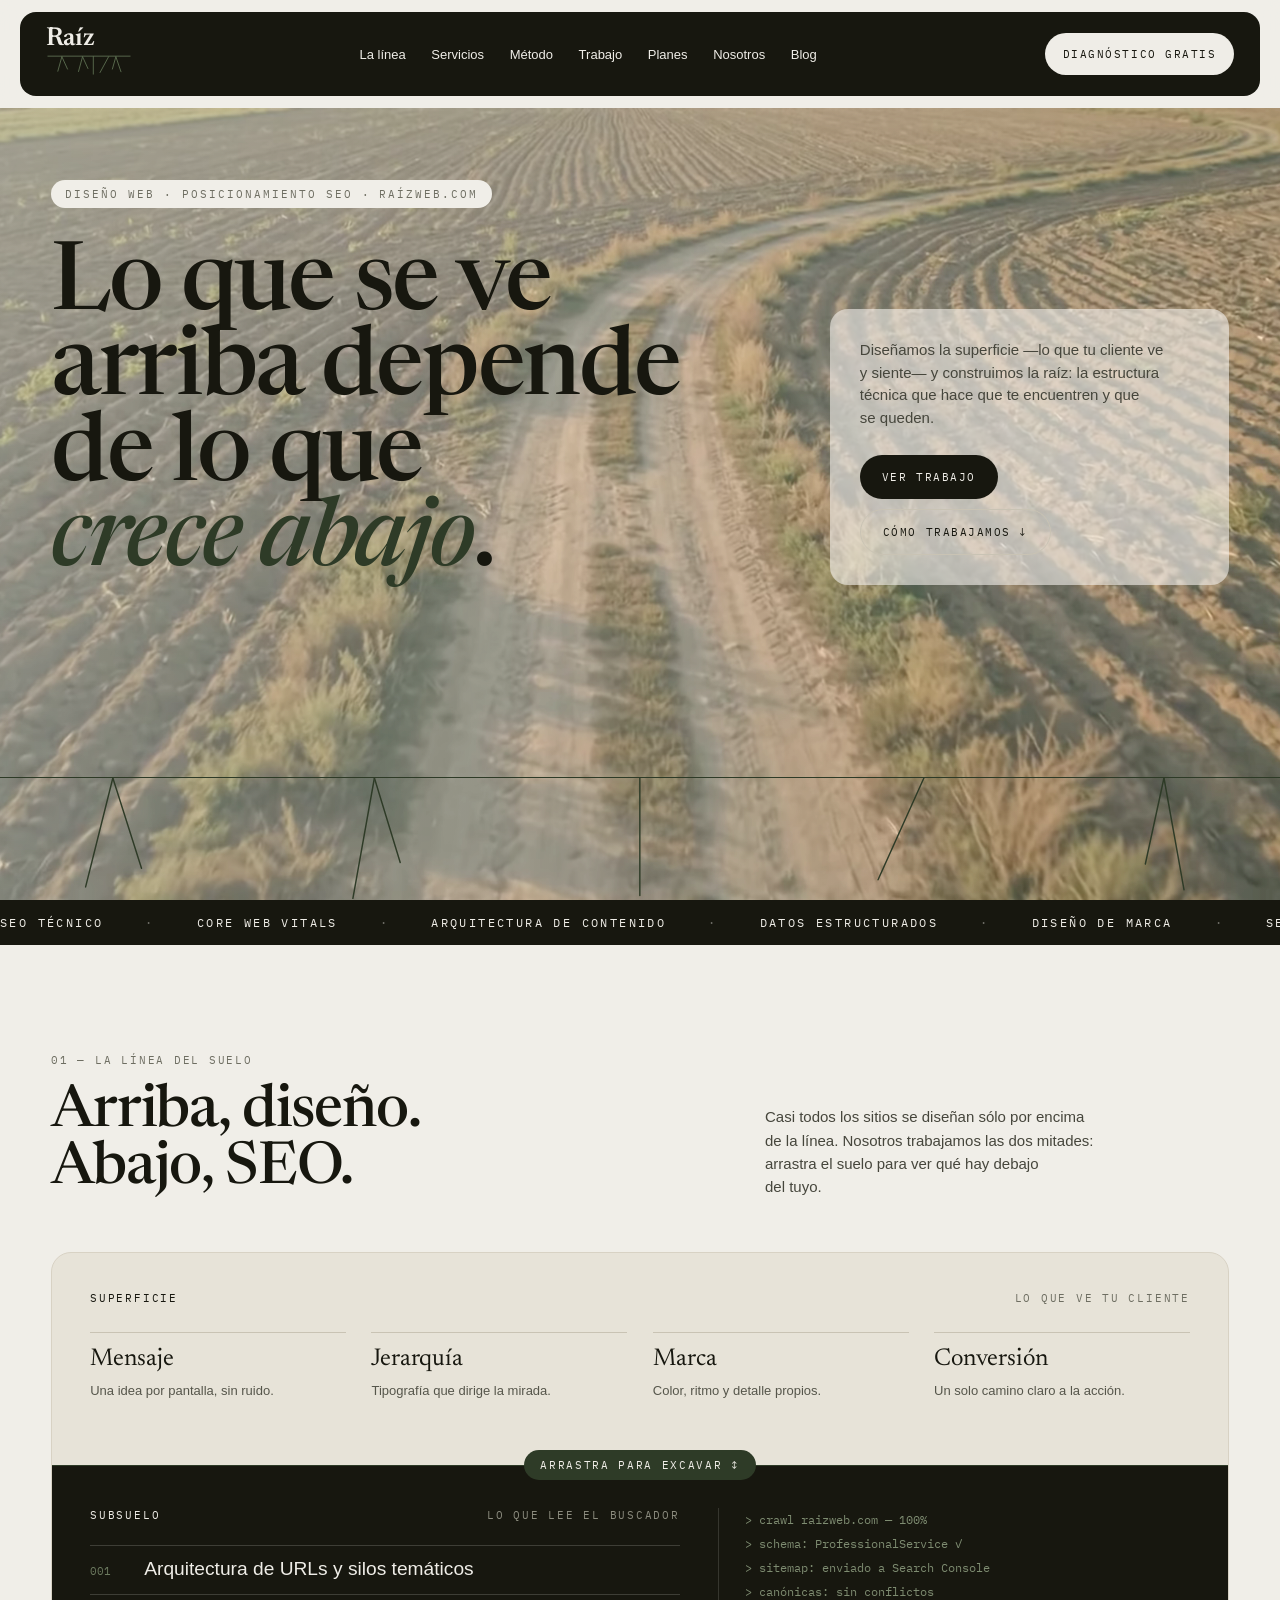
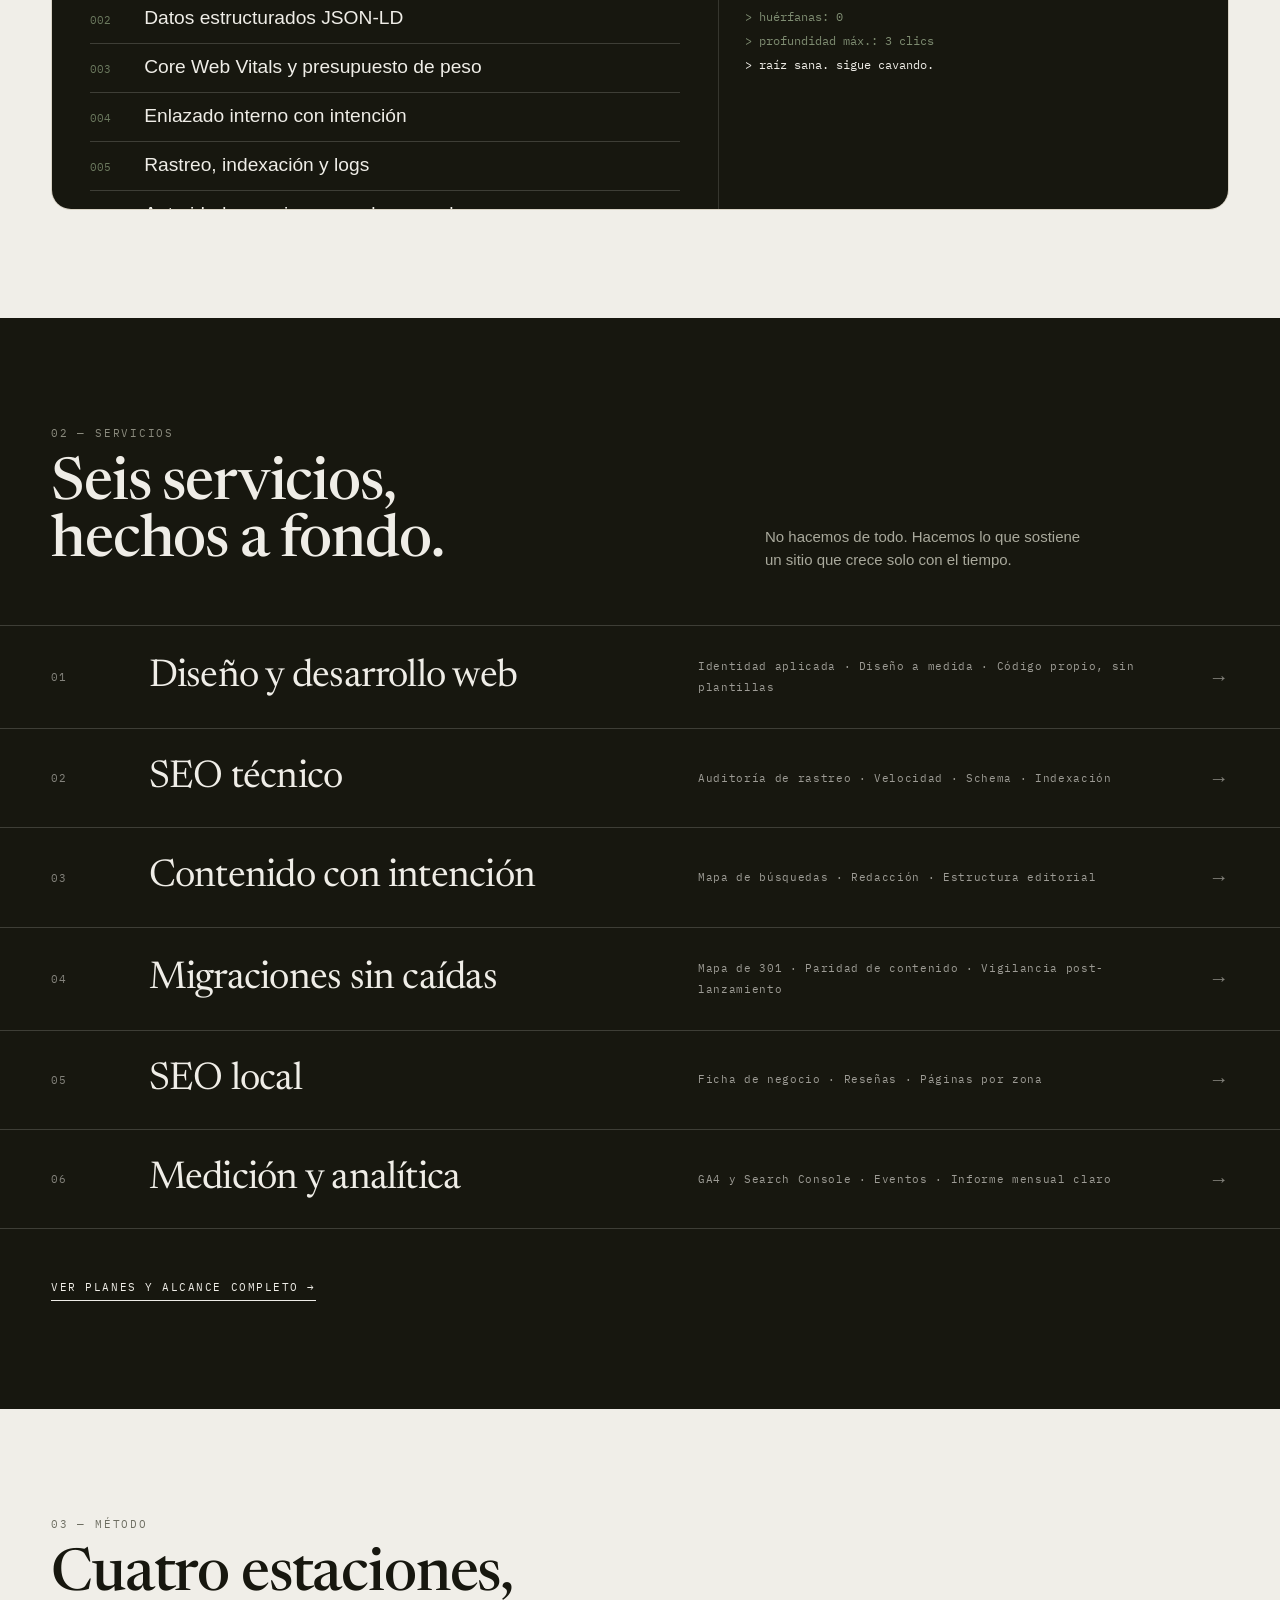
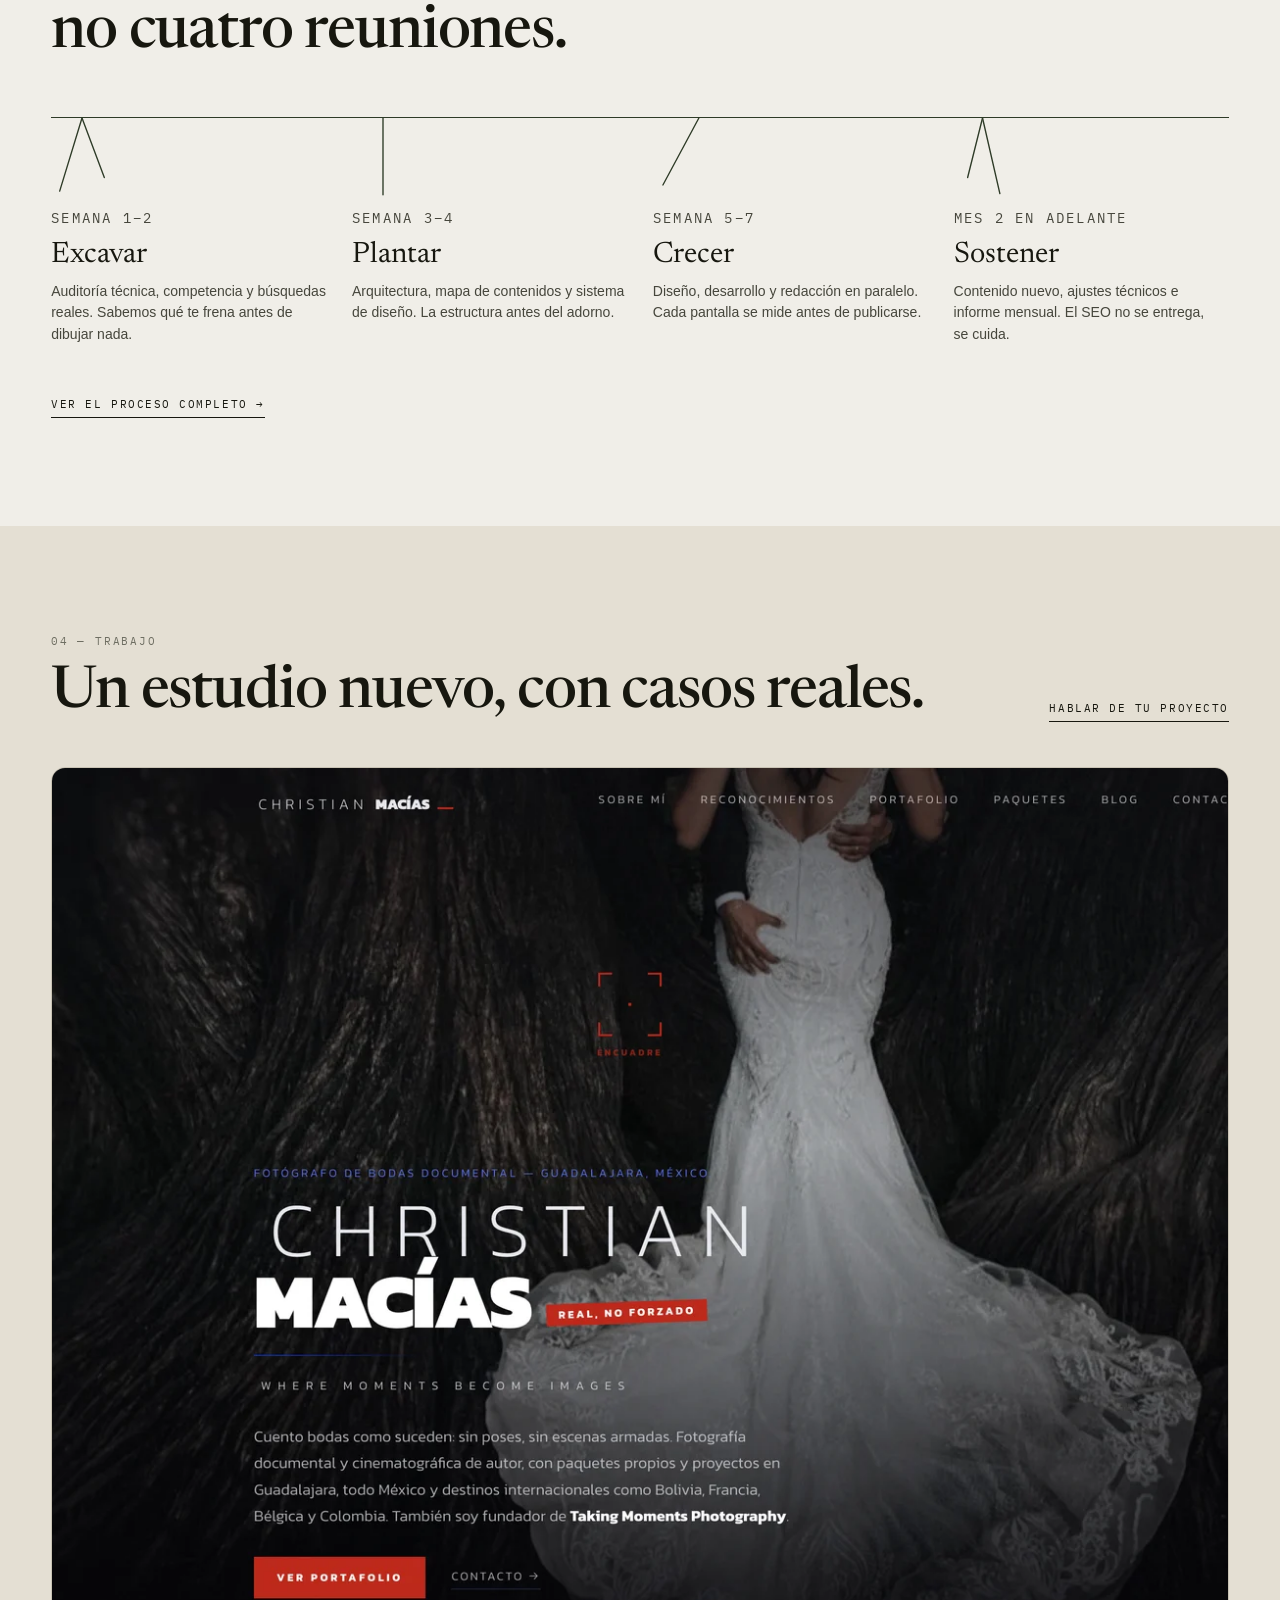
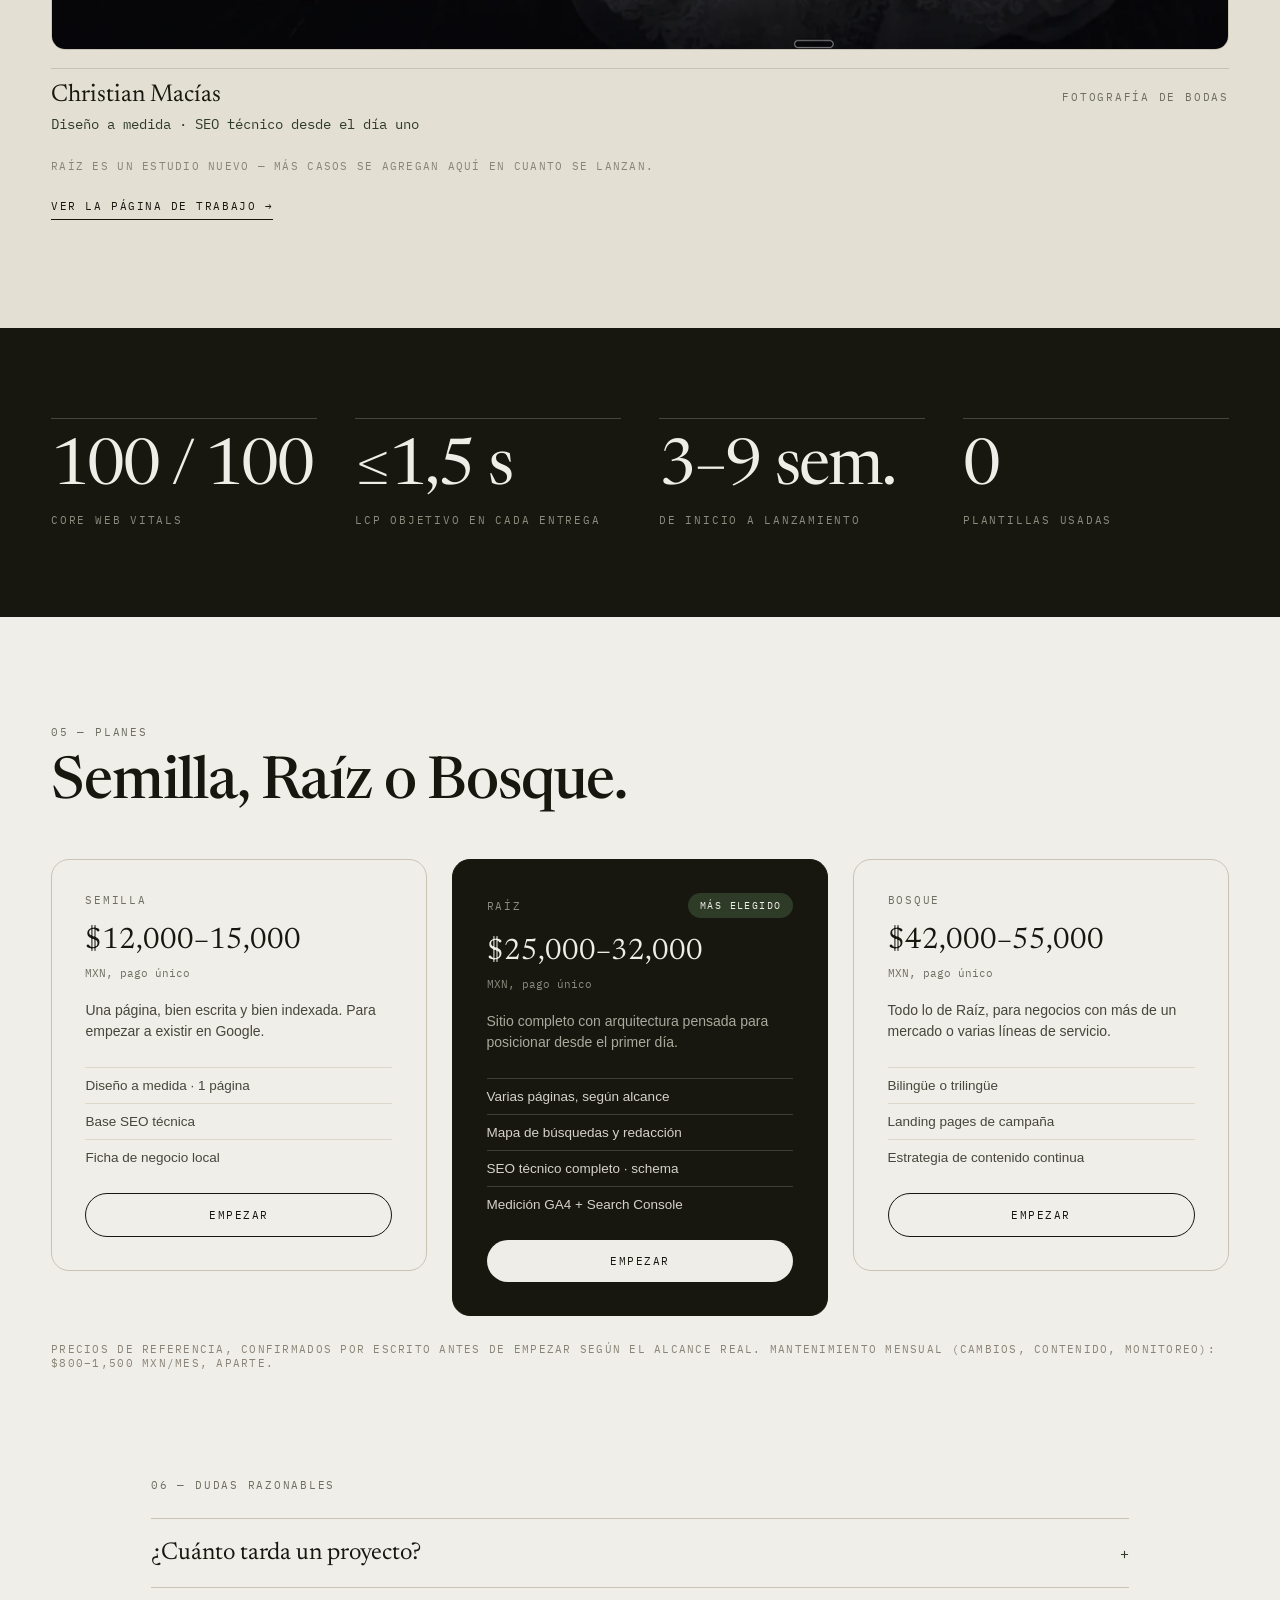
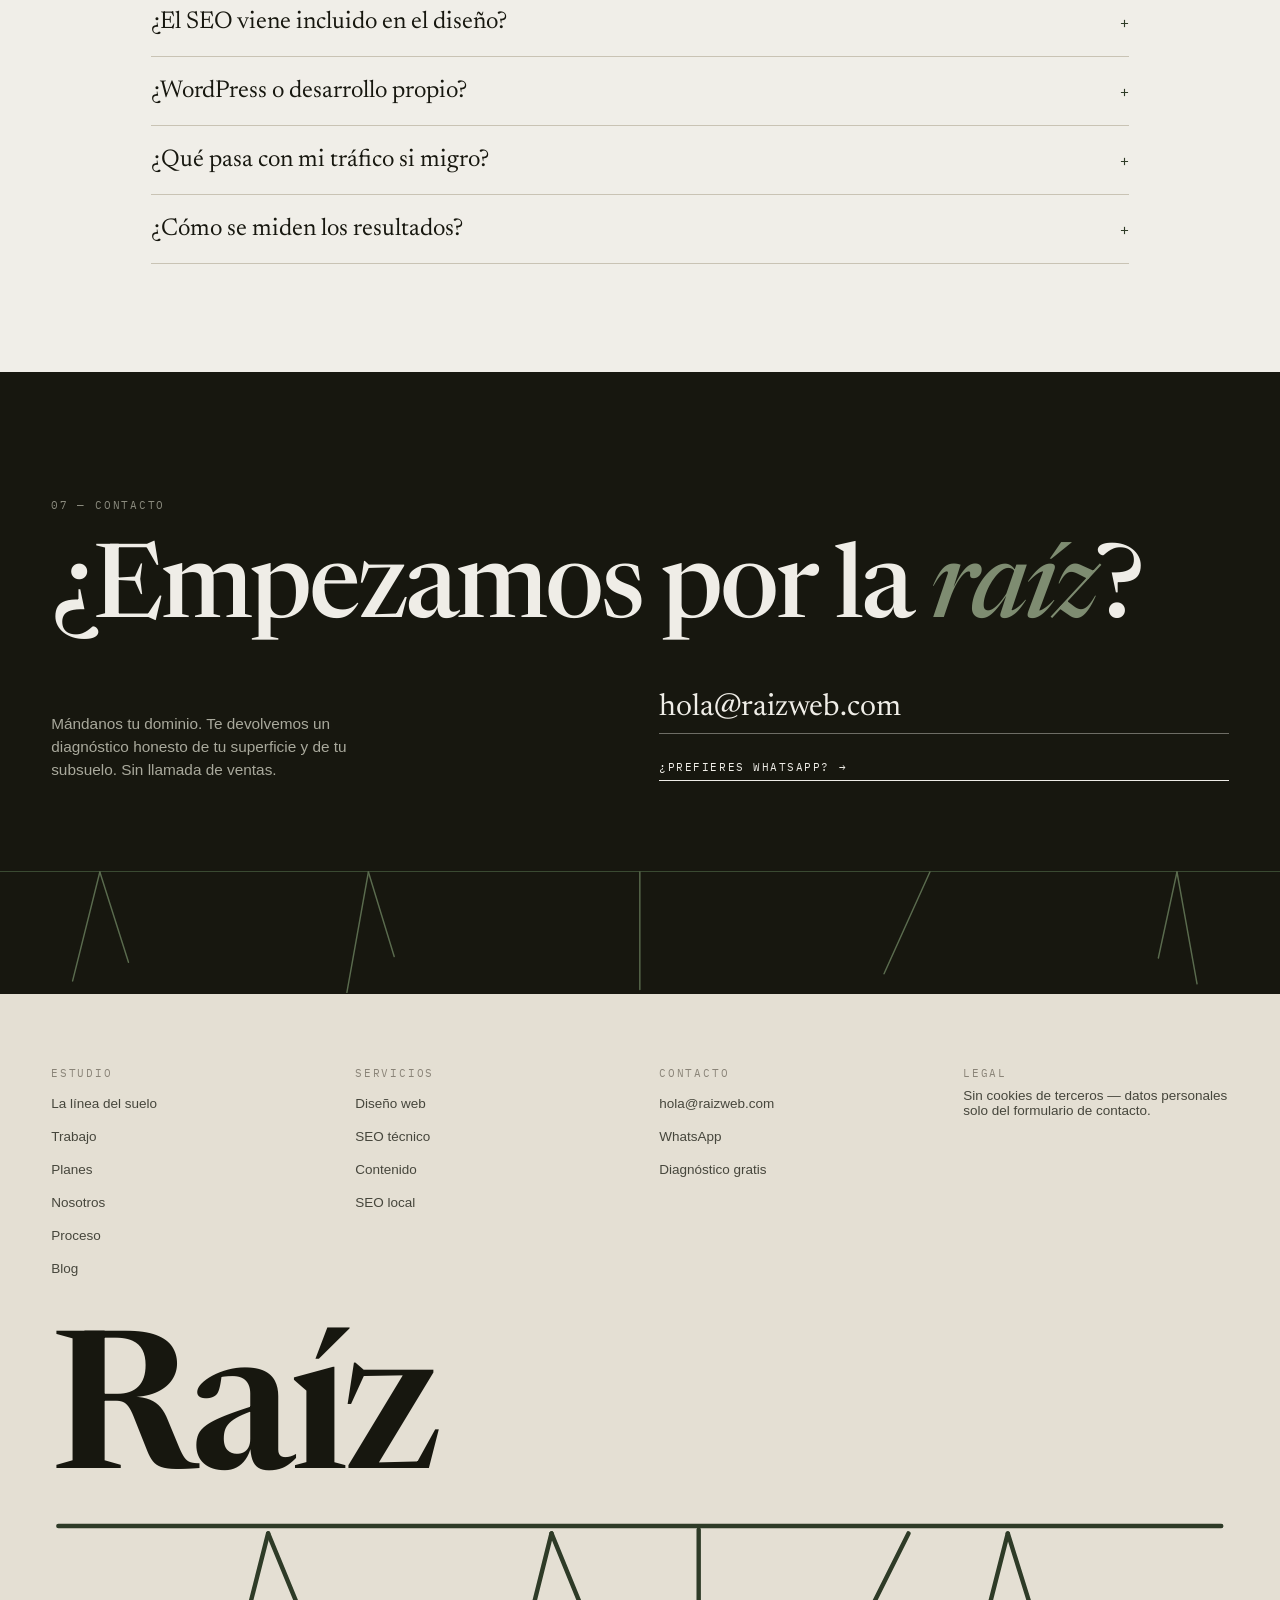
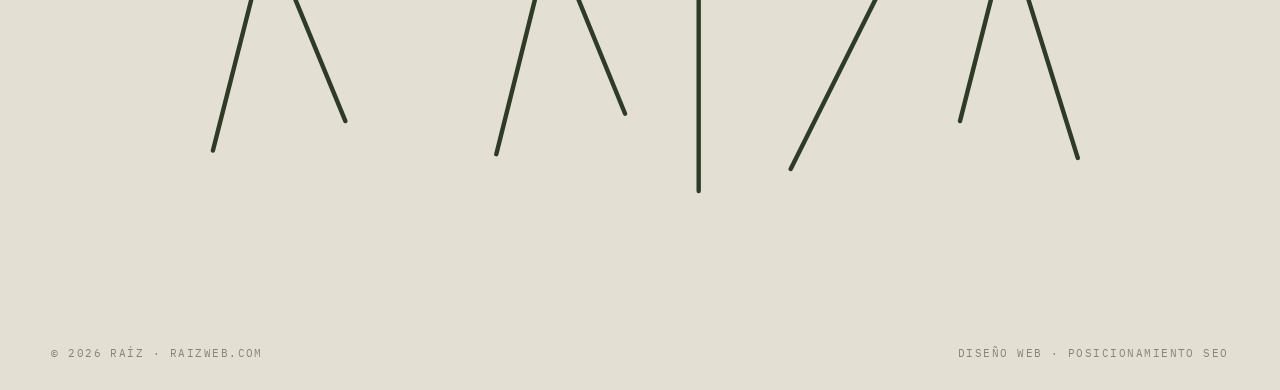
==== commit 423cdfec: "Enlaza a las URLs canónicas en vez de a los .html Los 265 enlaces internos apuntaban a la forma con " ====
--- a/index.html
+++ b/index.html
@@ -69,8 +69,8 @@
       <a href="#metodo">Método</a>
       <a href="#trabajo">Trabajo</a>
       <a href="#planes">Planes</a>
-      <a href="nosotros.html">Nosotros</a>
-      <a href="blog/">Blog</a>
+      <a href="/nosotros">Nosotros</a>
+      <a href="/blog/">Blog</a>
     </nav>
     <a class="btn btn--claro" href="#contacto"><span class="btn__largo">Diagnóstico gratis</span><span class="btn__corto">Diagnóstico</span></a>
     <button class="menu-boton" type="button" data-menu-boton aria-expanded="false" aria-controls="menu-movil" aria-label="Abrir menú">
@@ -86,8 +86,8 @@
     <a href="#metodo">Método</a>
     <a href="#trabajo">Trabajo</a>
     <a href="#planes">Planes</a>
-    <a href="nosotros.html">Nosotros</a>
-    <a href="blog/">Blog</a>
+    <a href="/nosotros">Nosotros</a>
+    <a href="/blog/">Blog</a>
   </nav>
   <a class="btn btn--claro menu-movil__cta" href="#contacto">Diagnóstico gratis</a>
   <svg class="menu-movil__raices" viewBox="0 0 640 210" fill="none" stroke="currentColor" stroke-width="2.4" stroke-linecap="round" preserveAspectRatio="none" aria-hidden="true">
@@ -252,7 +252,7 @@
         <span class="servicio__flecha" aria-hidden="true">→</span>
       </a>
     </div>
-    <a class="enlace-subrayado" href="servicios.html" style="display: inline-block; margin-top: clamp(30px, 5vh, 54px); border-bottom-color: var(--crema)">Ver planes y alcance completo →</a>
+    <a class="enlace-subrayado" href="/servicios" style="display: inline-block; margin-top: clamp(30px, 5vh, 54px); border-bottom-color: var(--crema)">Ver planes y alcance completo →</a>
   </div>
 </section>
 
@@ -287,7 +287,7 @@
         <p>Contenido nuevo, ajustes técnicos e informe mensual. El SEO no se entrega, se cuida.</p>
       </div>
     </div>
-    <a class="enlace-subrayado" href="proceso.html" style="display: inline-block; margin-top: clamp(30px, 5vh, 54px)">Ver el proceso completo →</a>
+    <a class="enlace-subrayado" href="/proceso" style="display: inline-block; margin-top: clamp(30px, 5vh, 54px)">Ver el proceso completo →</a>
   </div>
 </section>
 
@@ -315,7 +315,7 @@
       </a>
     </div>
     <p class="nota">Raíz es un estudio nuevo — más casos se agregan aquí en cuanto se lanzan.</p>
-    <a class="enlace-subrayado" href="trabajos.html" style="display: inline-block; margin-top: 20px">Ver la página de trabajo →</a>
+    <a class="enlace-subrayado" href="/trabajos" style="display: inline-block; margin-top: 20px">Ver la página de trabajo →</a>
   </div>
 </section>
 
@@ -419,7 +419,7 @@
       <p class="cierre__lead">Mándanos tu dominio. Te devolvemos un diagnóstico honesto de tu superficie y de tu subsuelo. Sin llamada de ventas.</p>
       <div style="display: flex; flex-direction: column; gap: 14px">
         <a class="cierre__email" href="mailto:hola@raizweb.com">hola@raizweb.com</a>
-        <a class="enlace-subrayado" href="contacto.html#whatsapp" style="display: inline-block; margin-top: 6px; border-bottom-color: var(--crema)">¿Prefieres WhatsApp? →</a>
+        <a class="enlace-subrayado" href="/contacto#whatsapp" style="display: inline-block; margin-top: 6px; border-bottom-color: var(--crema)">¿Prefieres WhatsApp? →</a>
       </div>
     </div>
   </div>
@@ -441,11 +441,11 @@
     <div class="pie__mapa">
       <div class="pie__col">
         <p class="mono">Estudio</p>
-        <a href="#suelo">La línea del suelo</a><a href="trabajos.html">Trabajo</a><a href="#planes">Planes</a><a href="nosotros.html">Nosotros</a><a href="proceso.html">Proceso</a><a href="blog/">Blog</a>
+        <a href="#suelo">La línea del suelo</a><a href="/trabajos">Trabajo</a><a href="#planes">Planes</a><a href="/nosotros">Nosotros</a><a href="/proceso">Proceso</a><a href="/blog/">Blog</a>
       </div>
       <div class="pie__col">
         <p class="mono">Servicios</p>
-        <a href="servicios.html">Diseño web</a><a href="servicios.html">SEO técnico</a><a href="servicios.html">Contenido</a><a href="servicios.html">SEO local</a>
+        <a href="/servicios">Diseño web</a><a href="/servicios">SEO técnico</a><a href="/servicios">Contenido</a><a href="/servicios">SEO local</a>
       </div>
       <div class="pie__col">
         <p class="mono">Contacto</p>
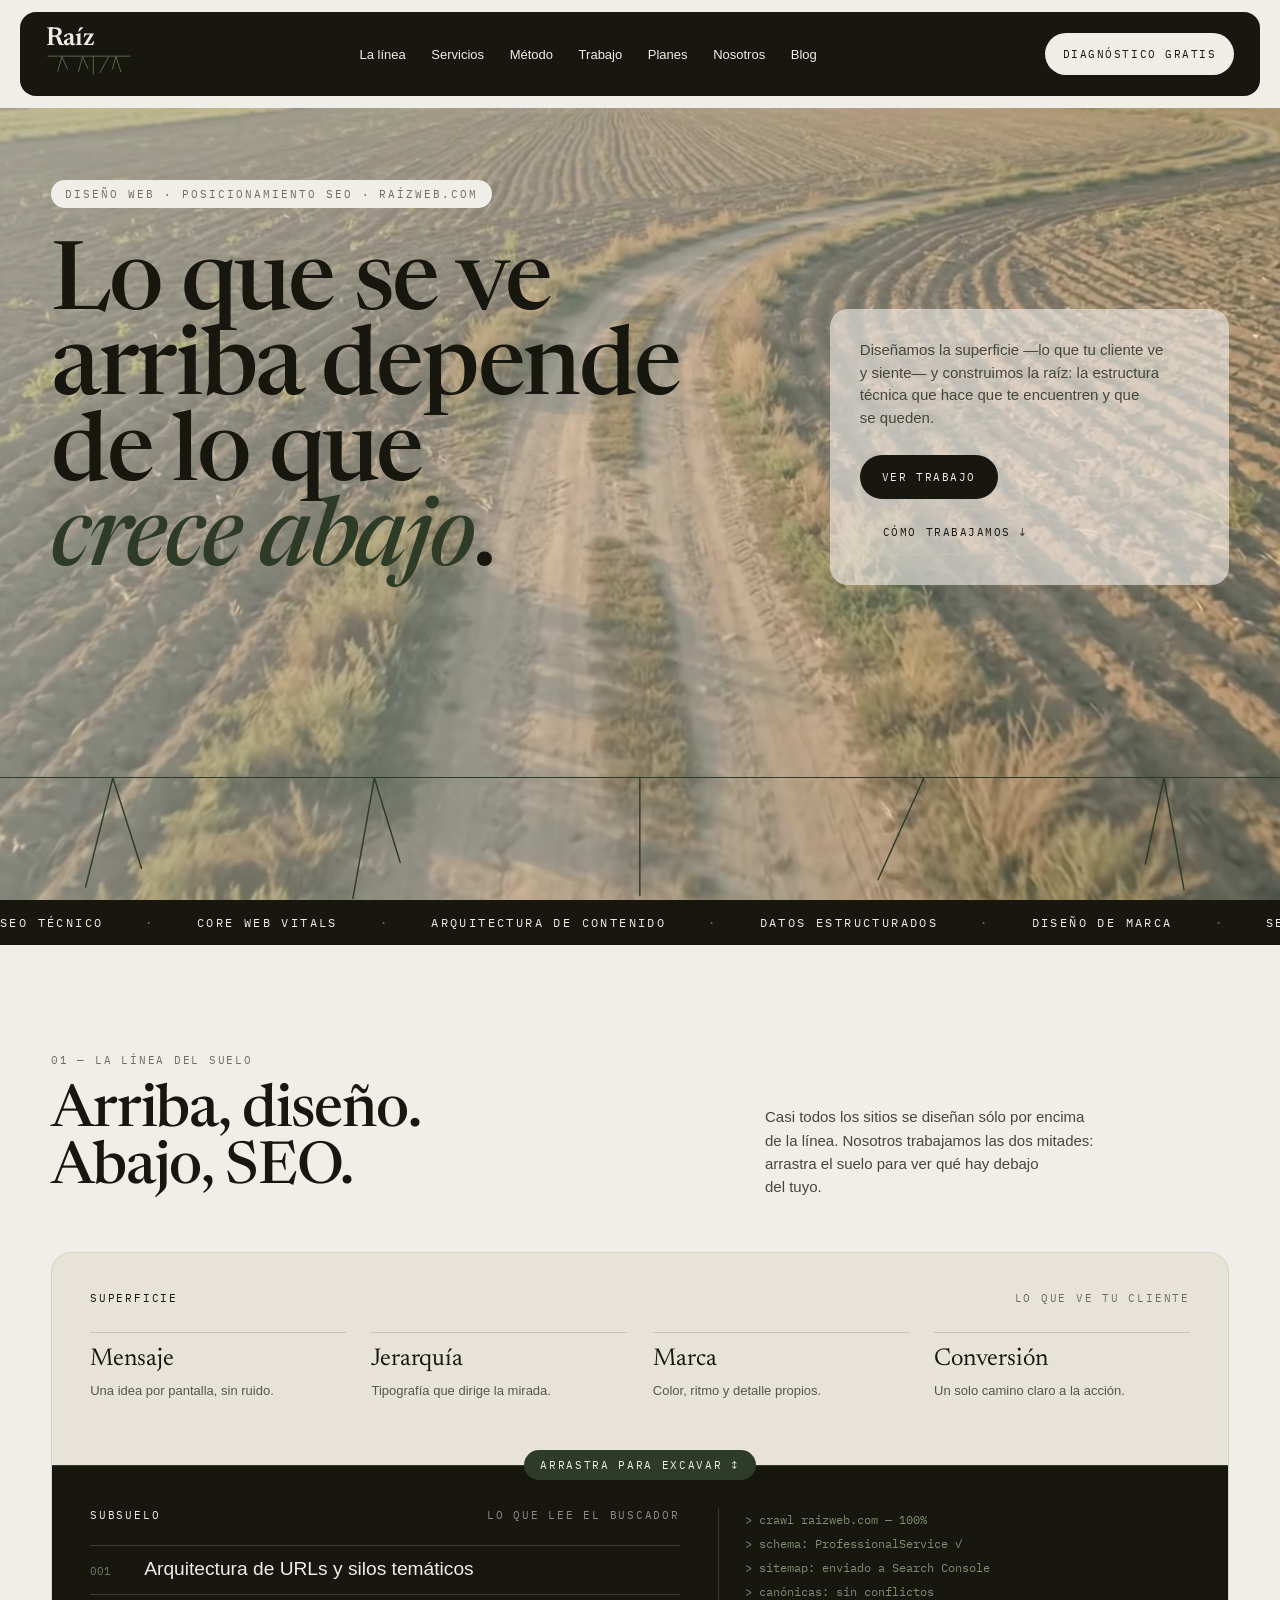
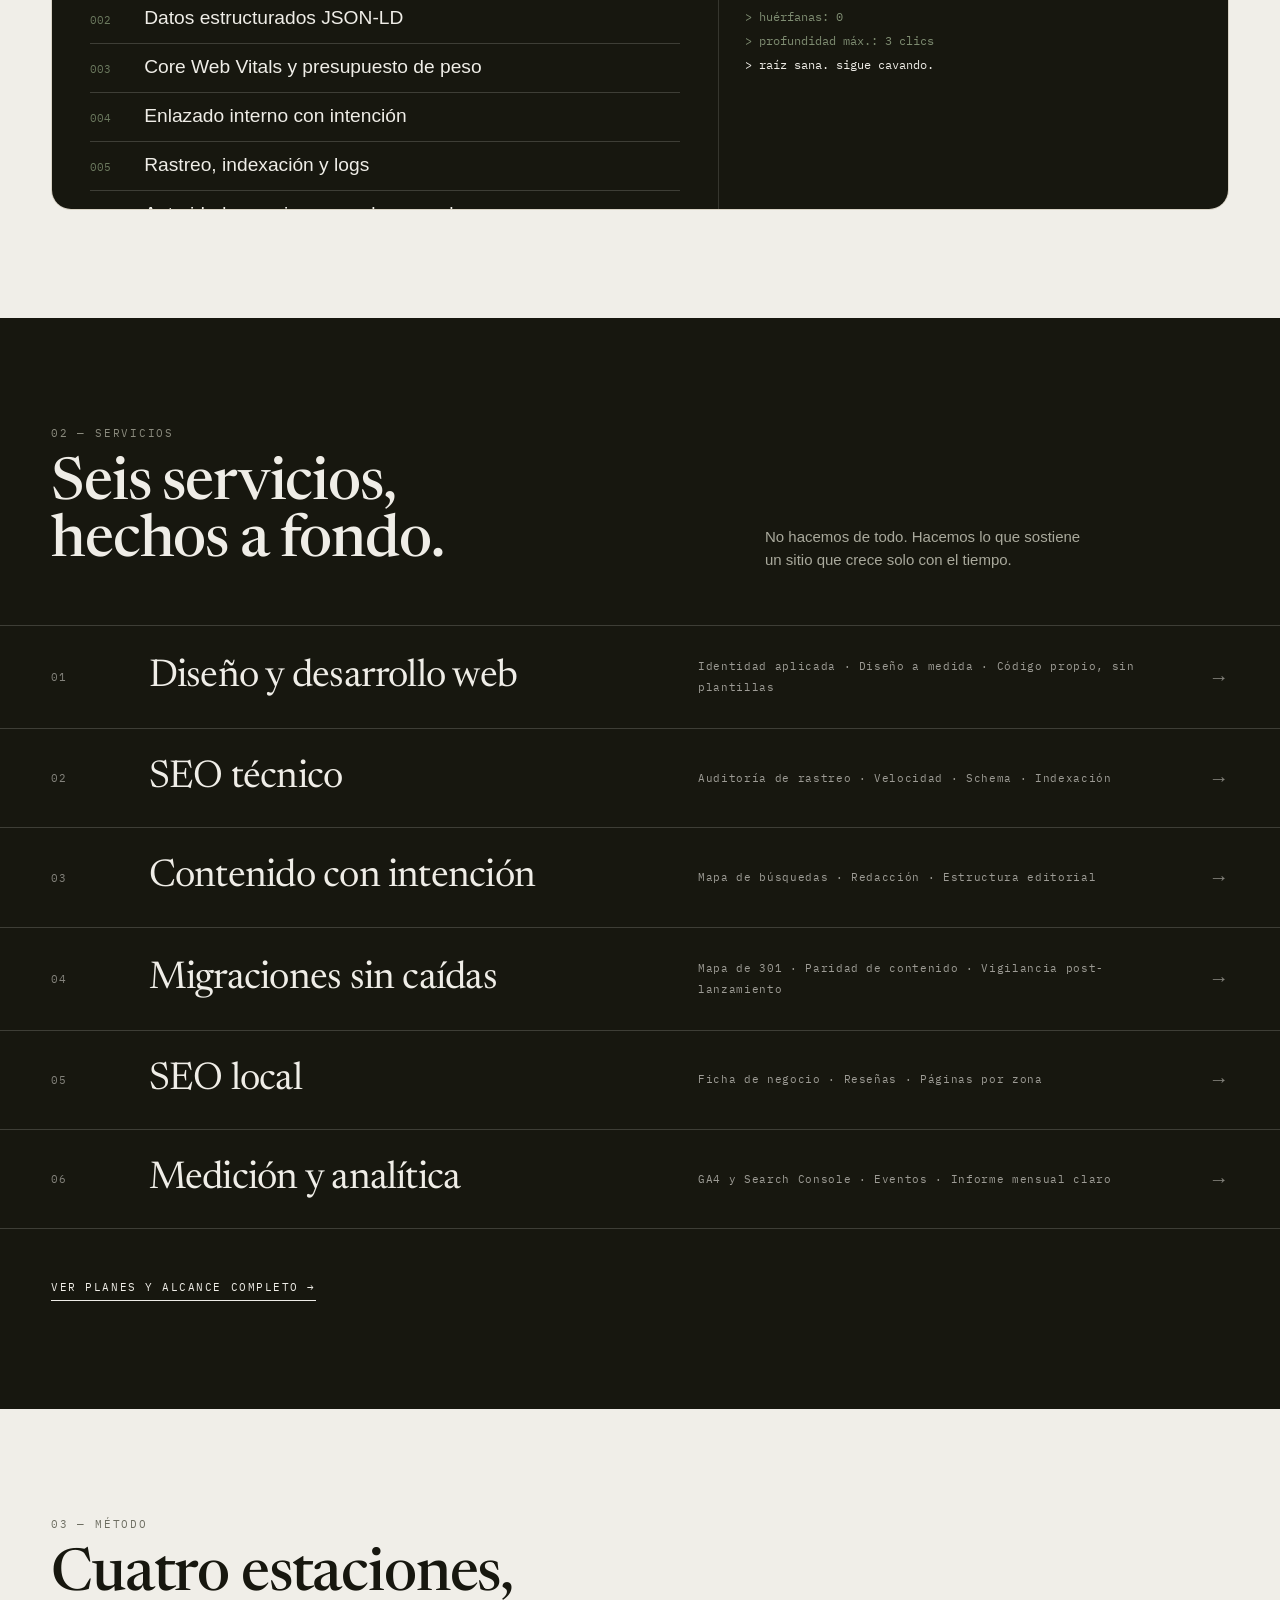
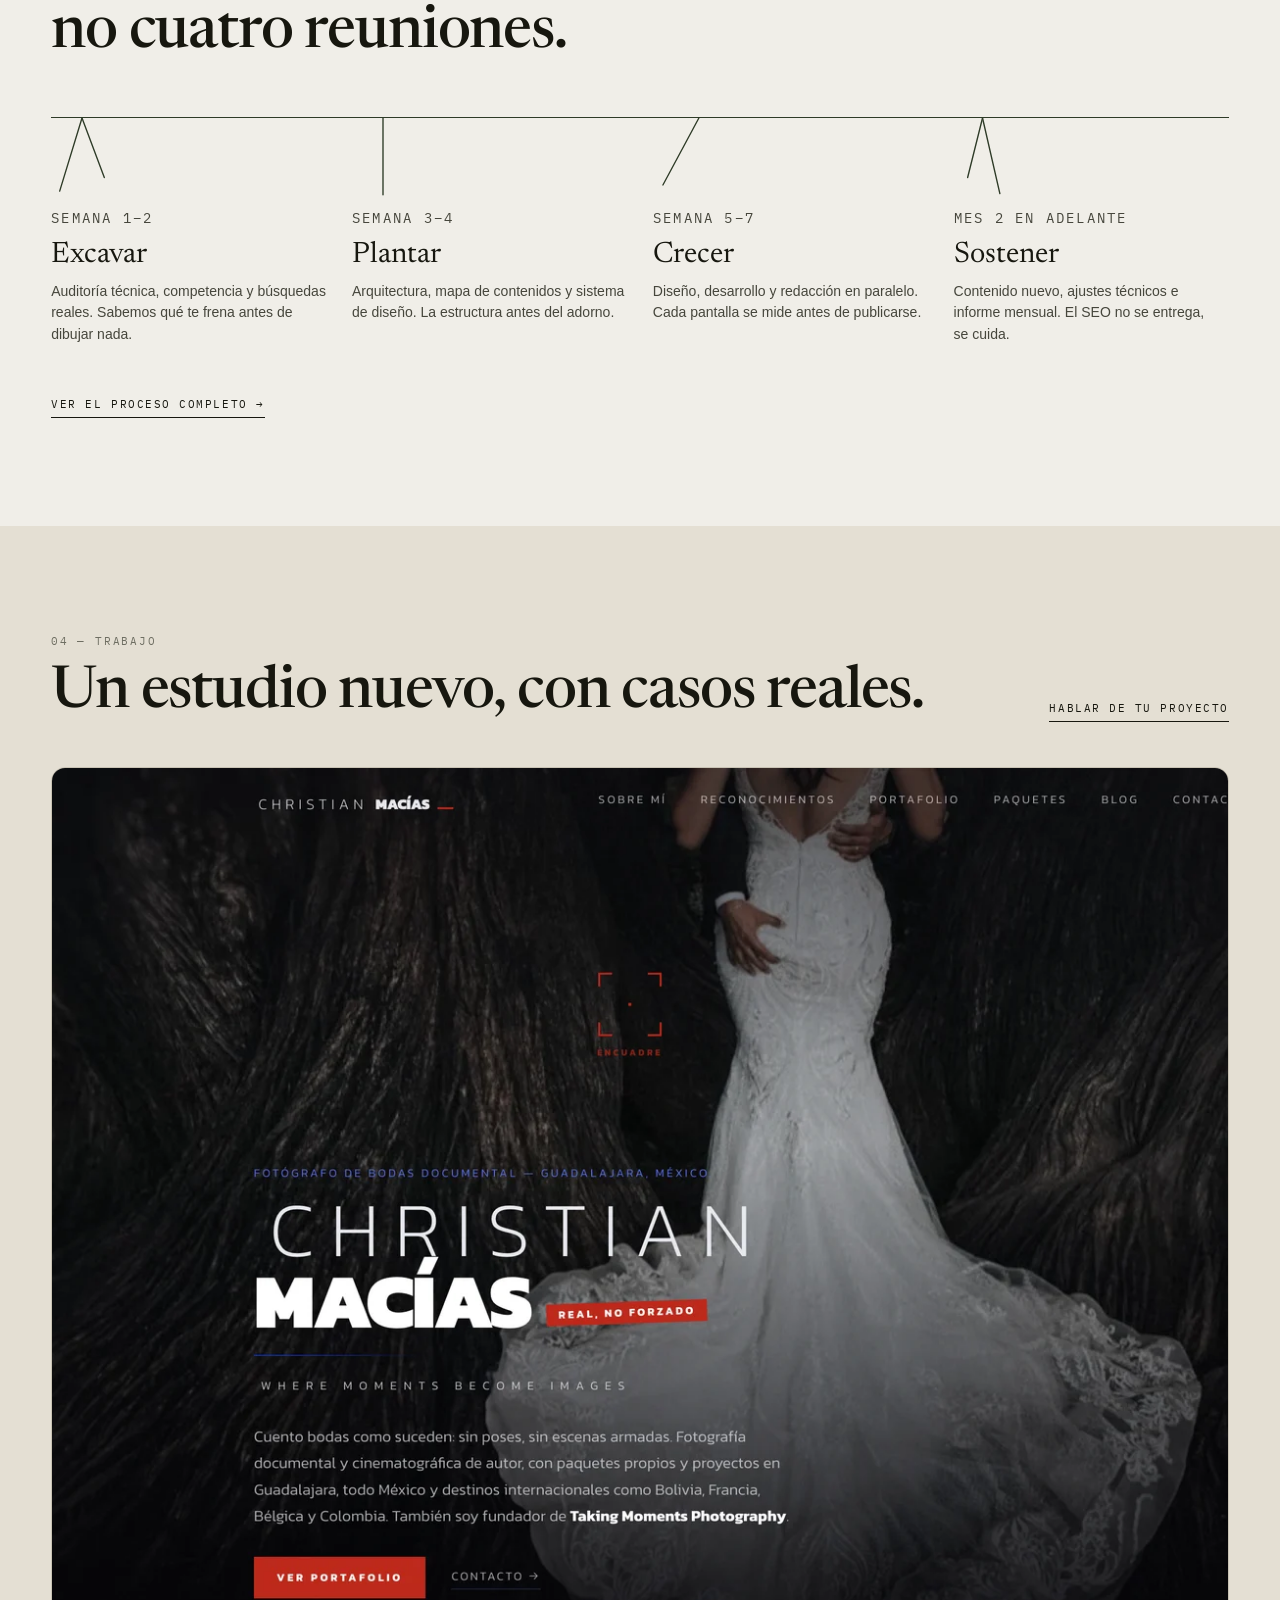
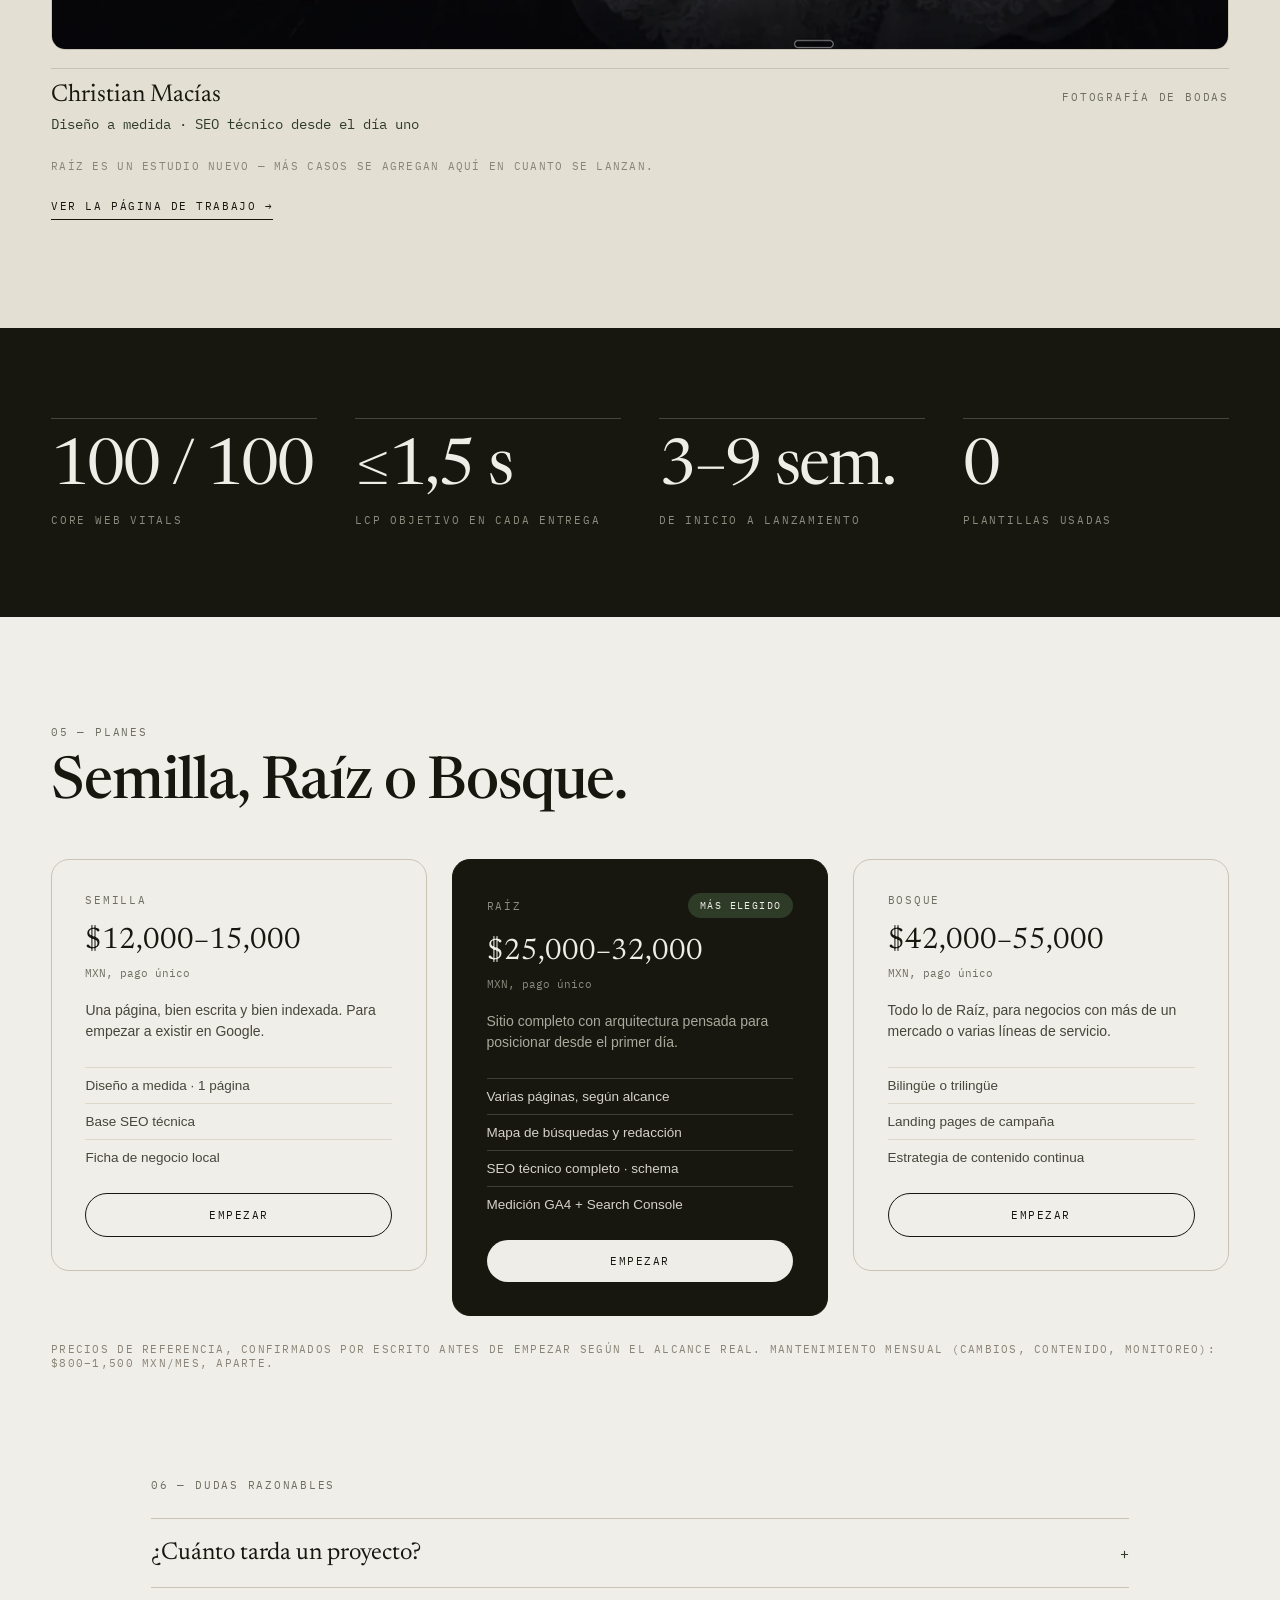
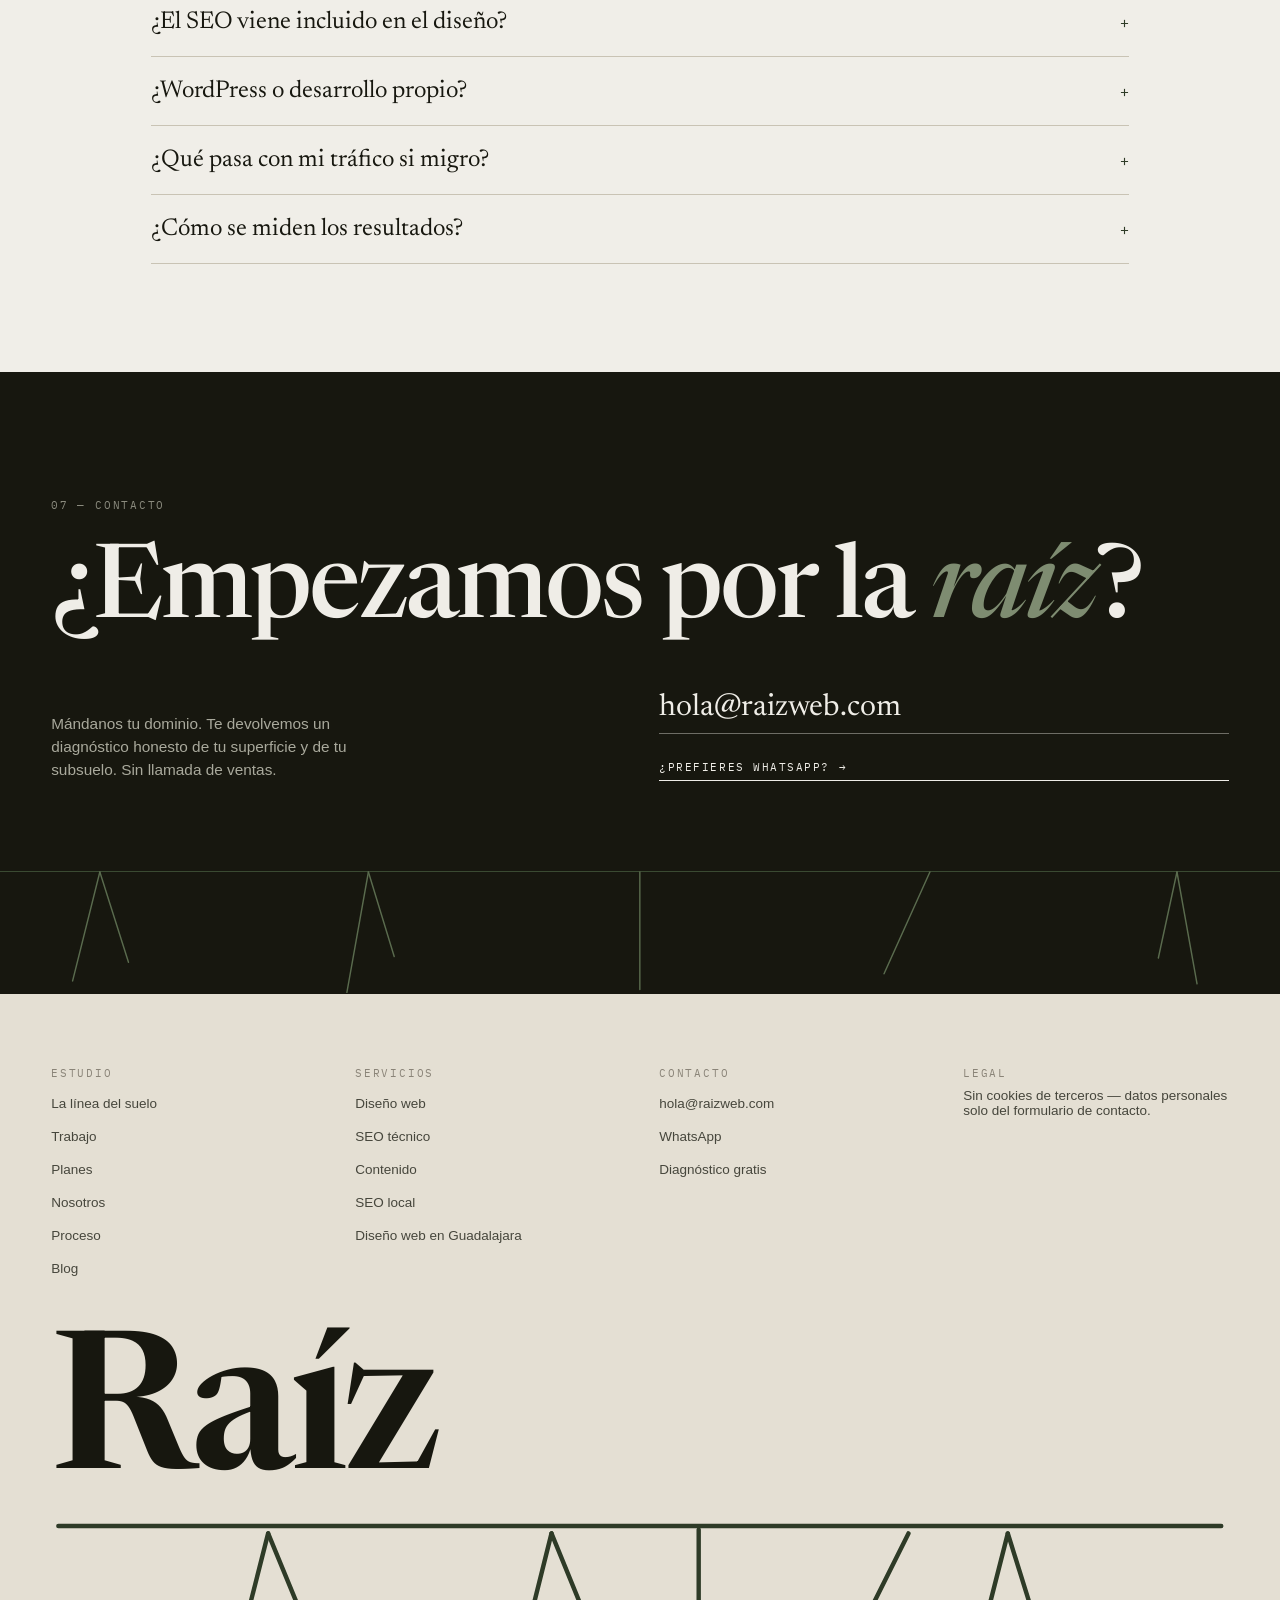
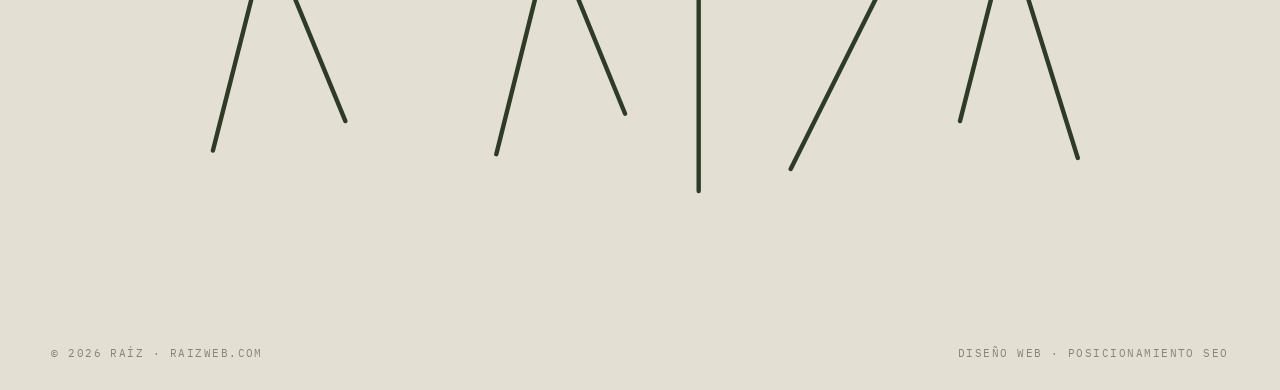
==== commit 638c8aec: "Añade la página de diseño web en Guadalajara Raíz tenía el mismo hueco de páginas por zona que le se" ====
--- a/index.html
+++ b/index.html
@@ -445,7 +445,7 @@
       </div>
       <div class="pie__col">
         <p class="mono">Servicios</p>
-        <a href="/servicios">Diseño web</a><a href="/servicios">SEO técnico</a><a href="/servicios">Contenido</a><a href="/servicios">SEO local</a>
+        <a href="/servicios">Diseño web</a><a href="/servicios">SEO técnico</a><a href="/servicios">Contenido</a><a href="/servicios">SEO local</a><a href="/diseno-web-guadalajara">Diseño web en Guadalajara</a>
       </div>
       <div class="pie__col">
         <p class="mono">Contacto</p>
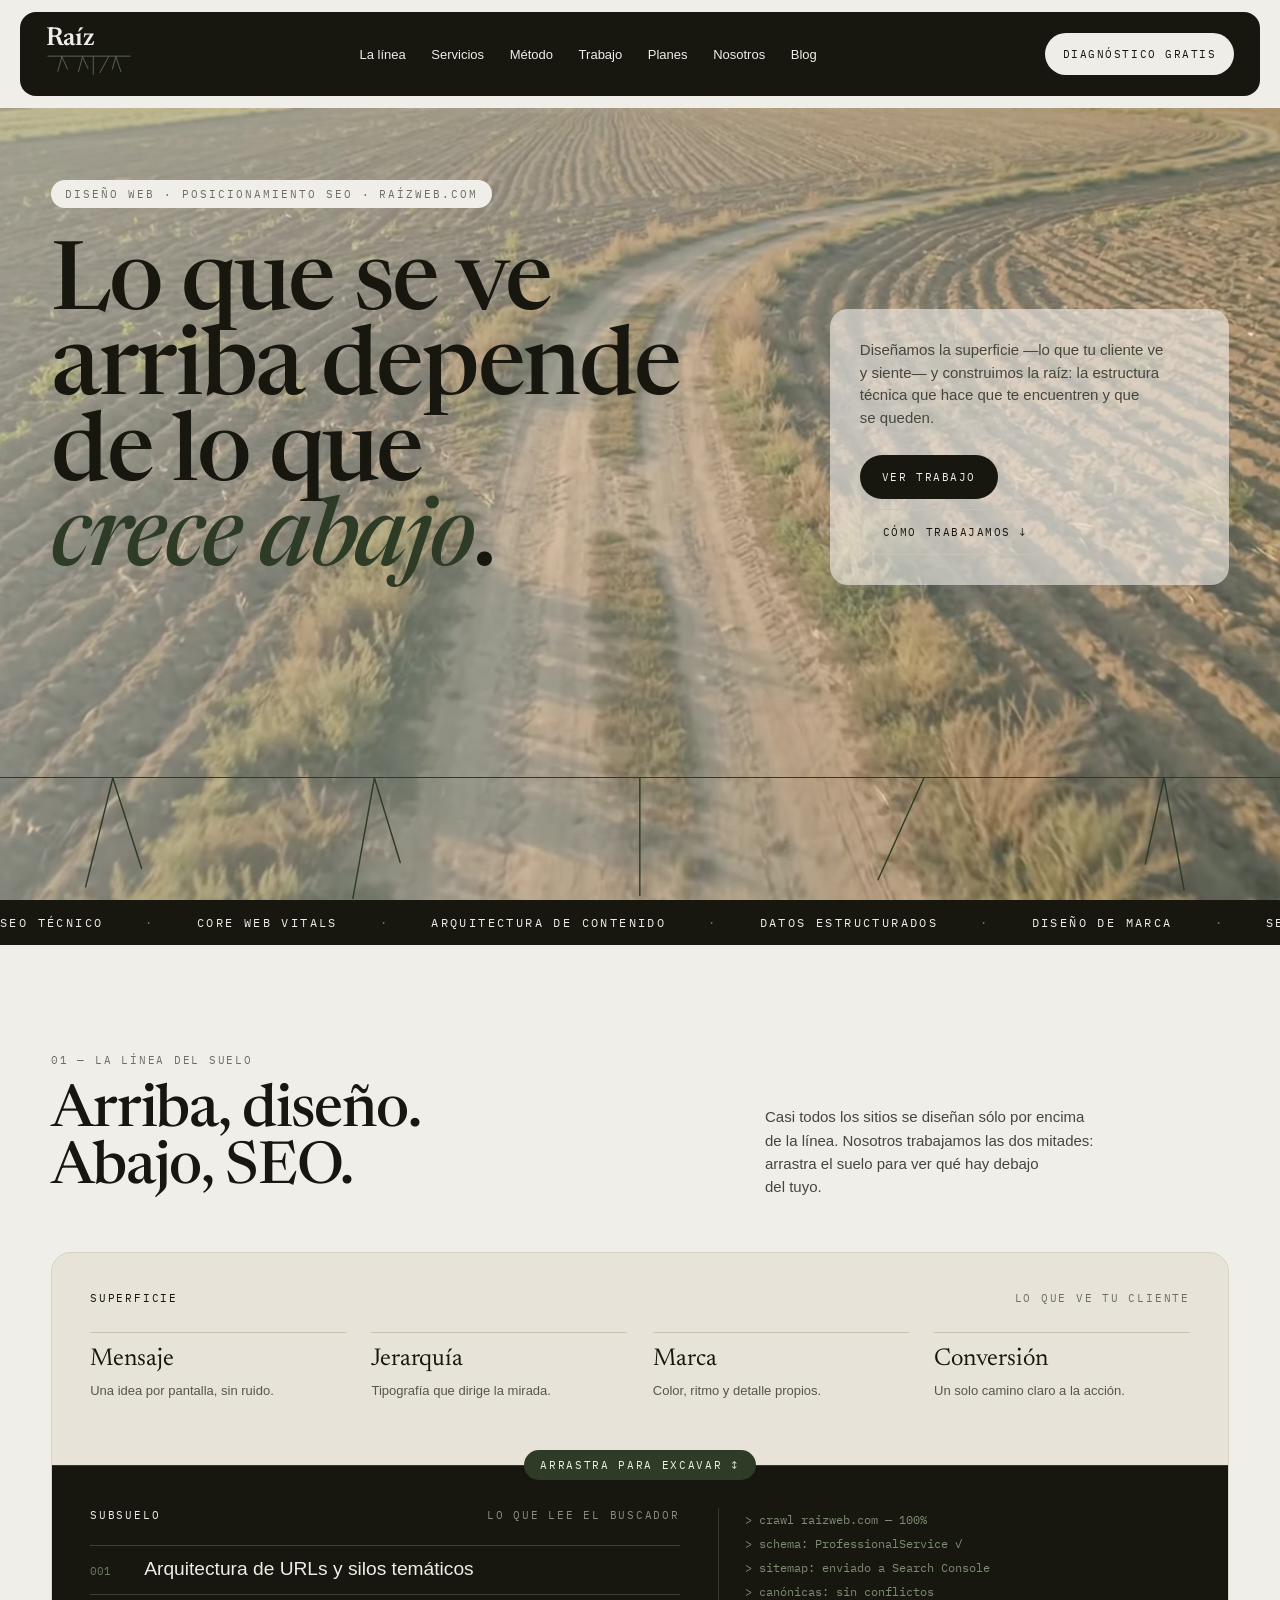
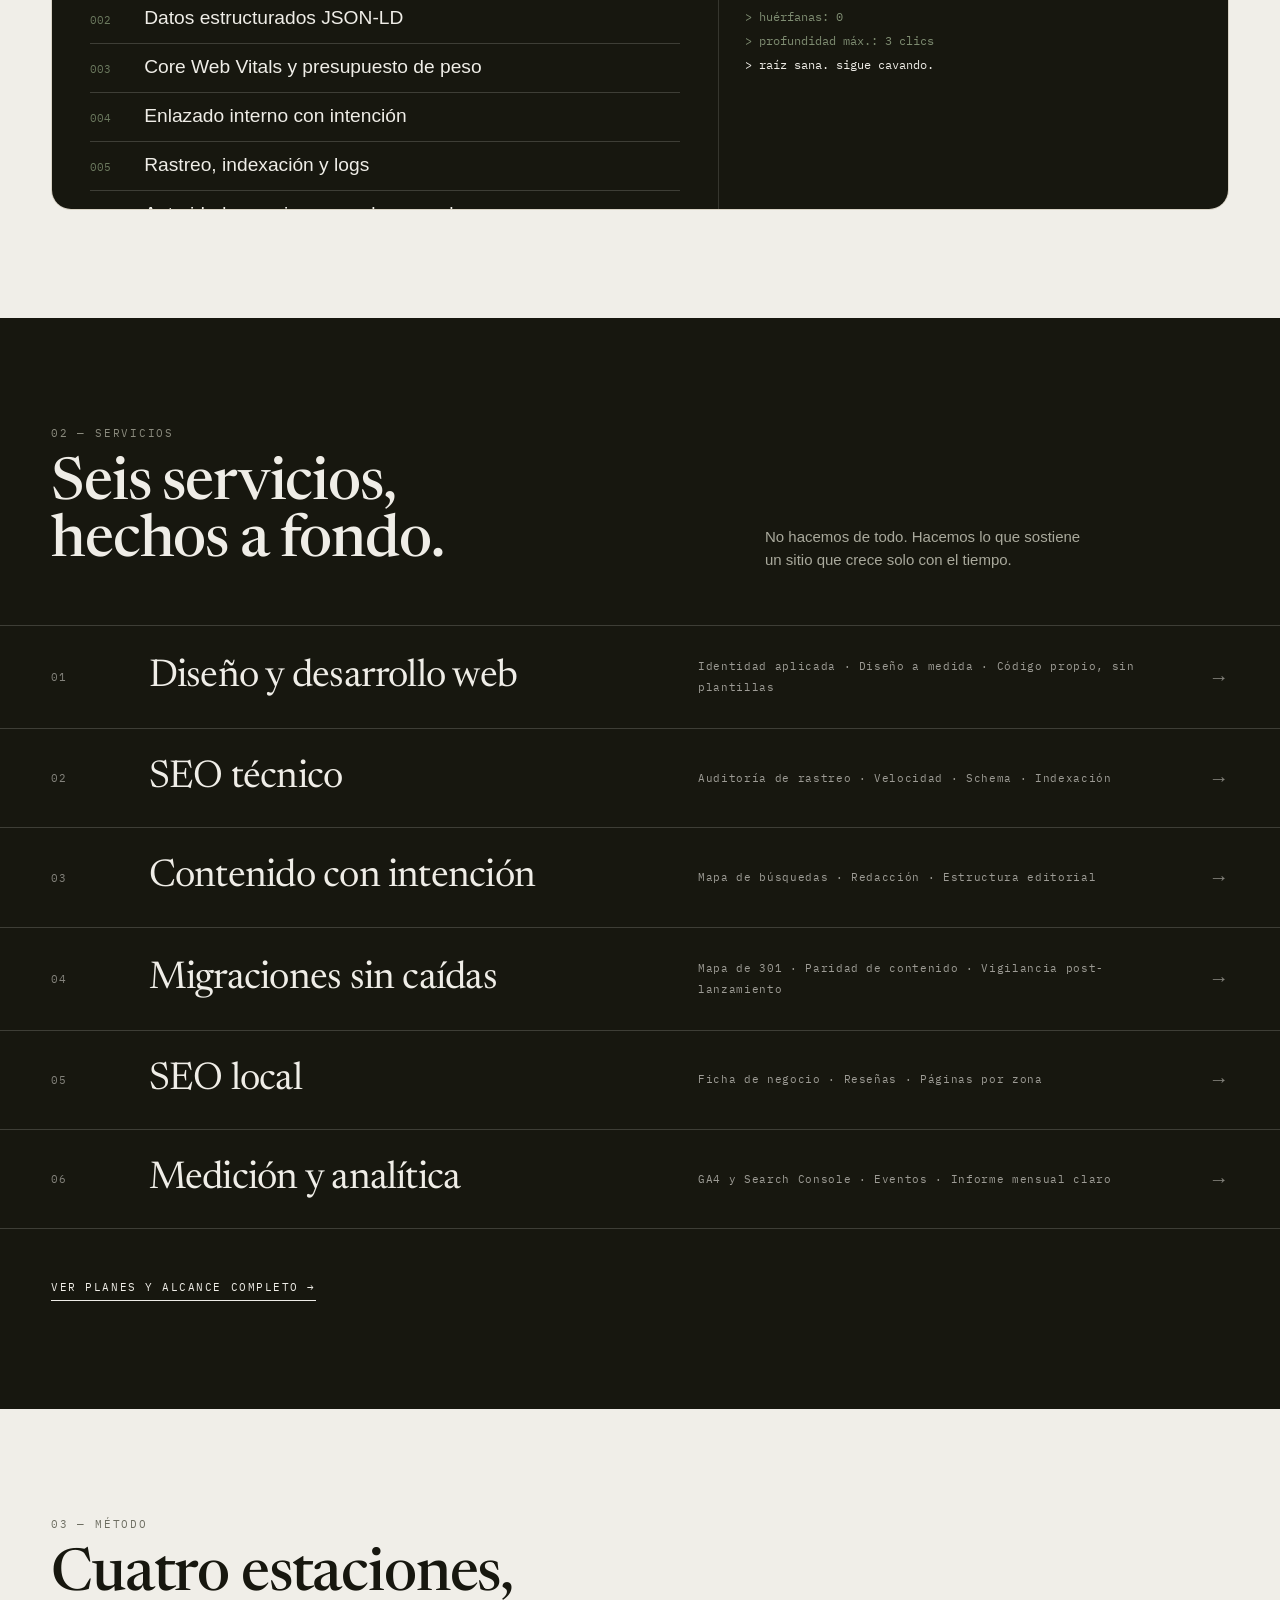
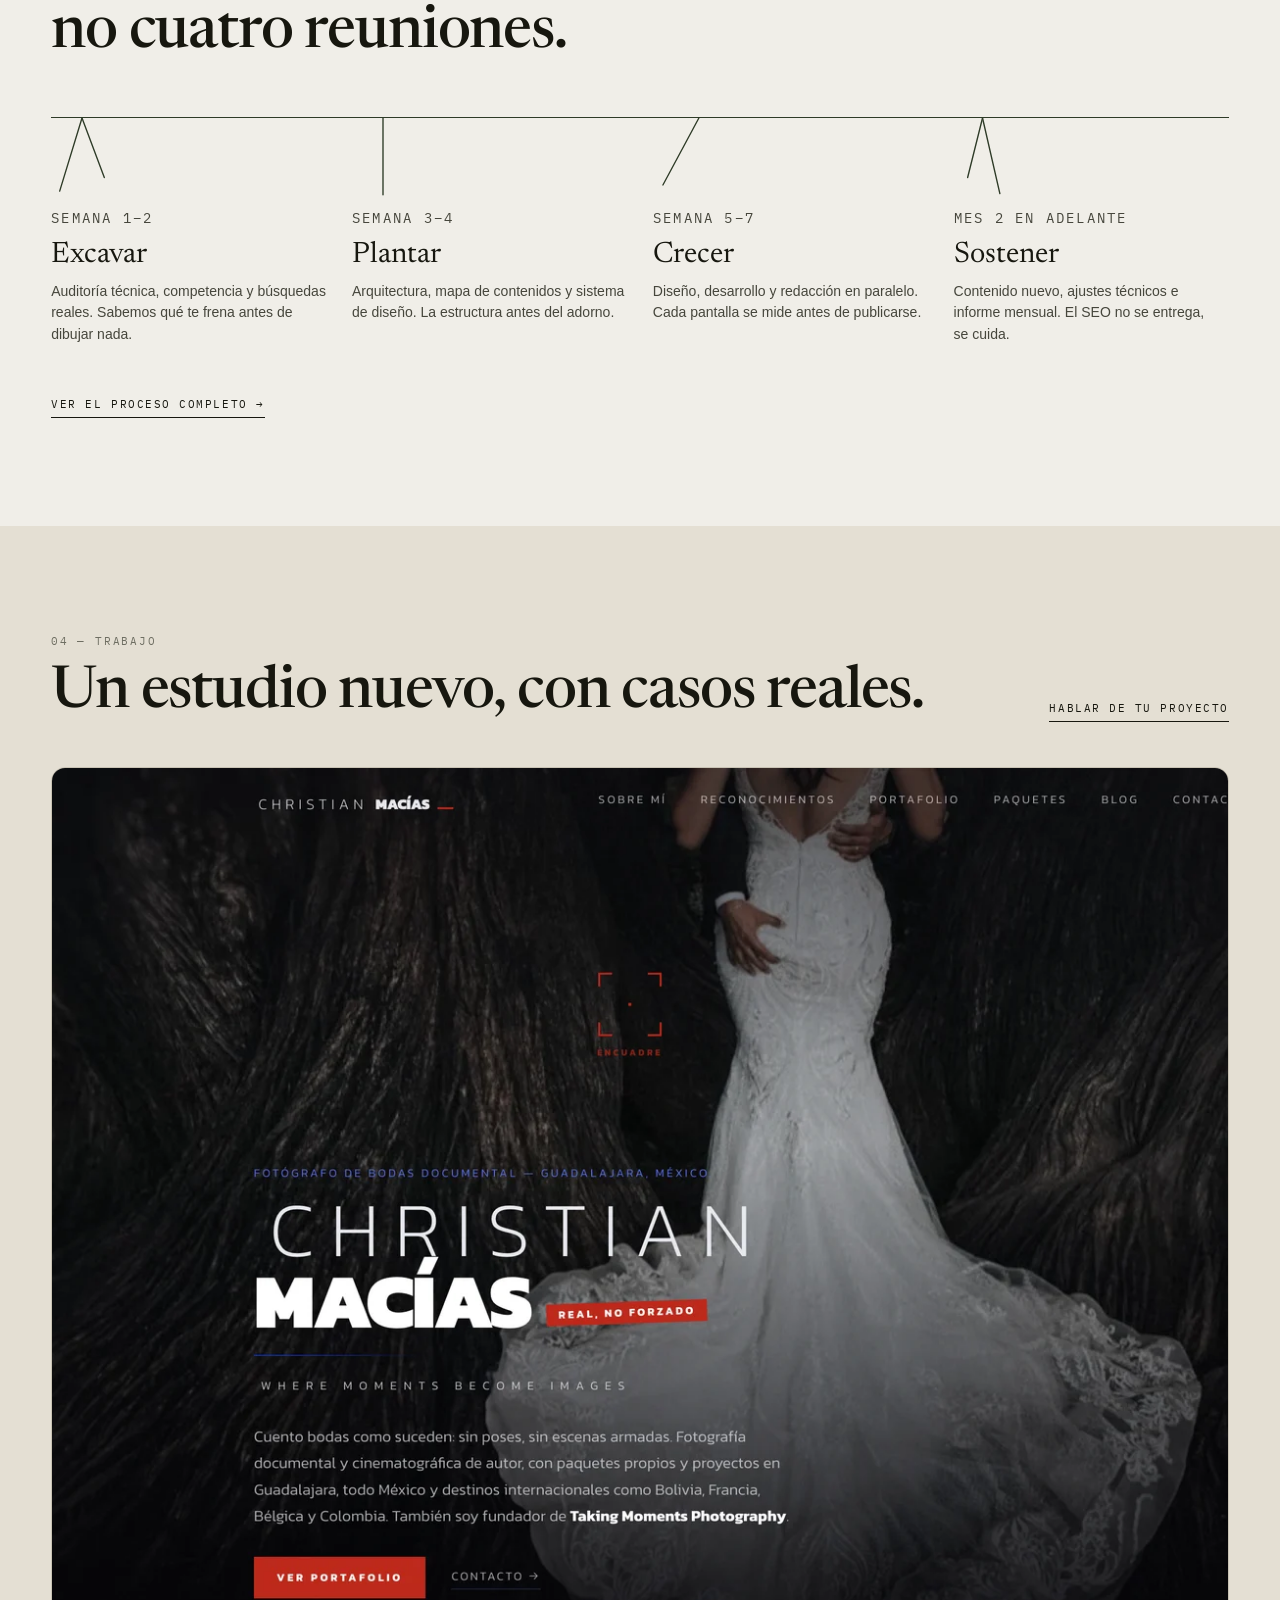
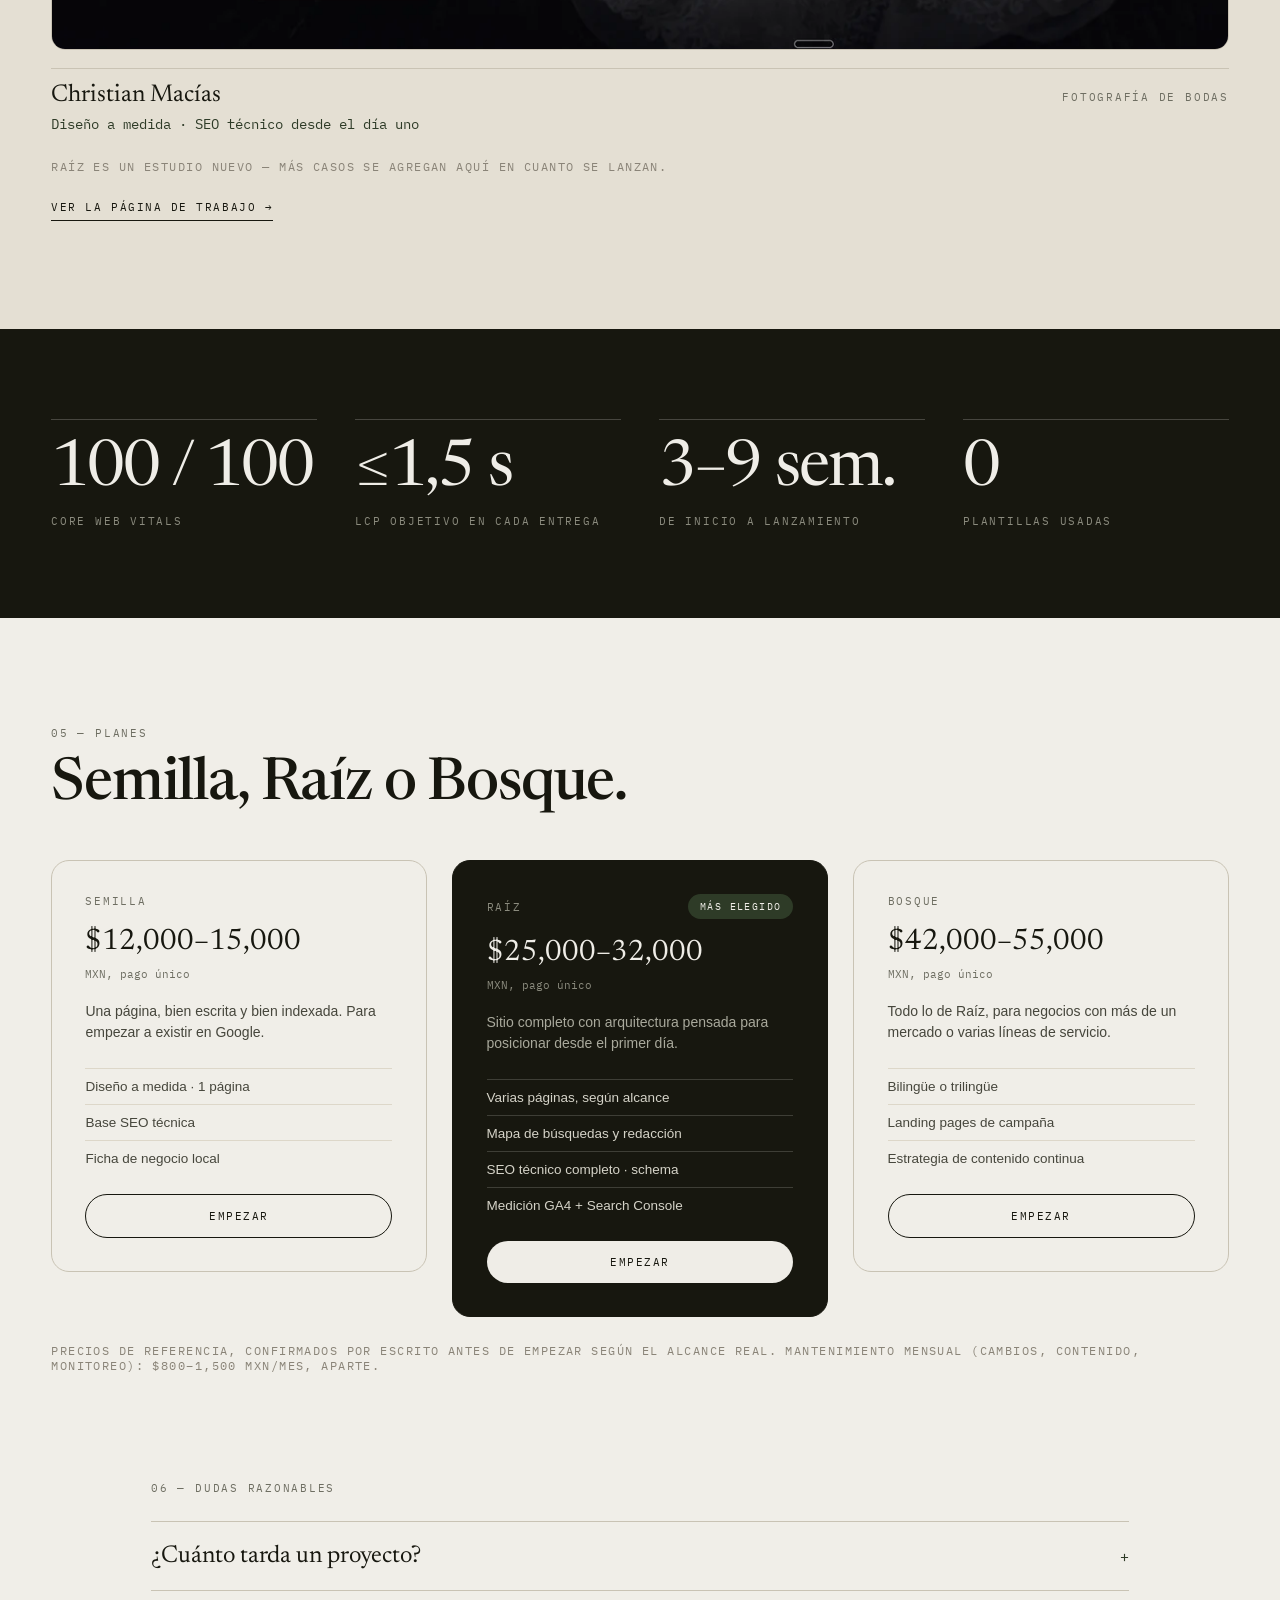
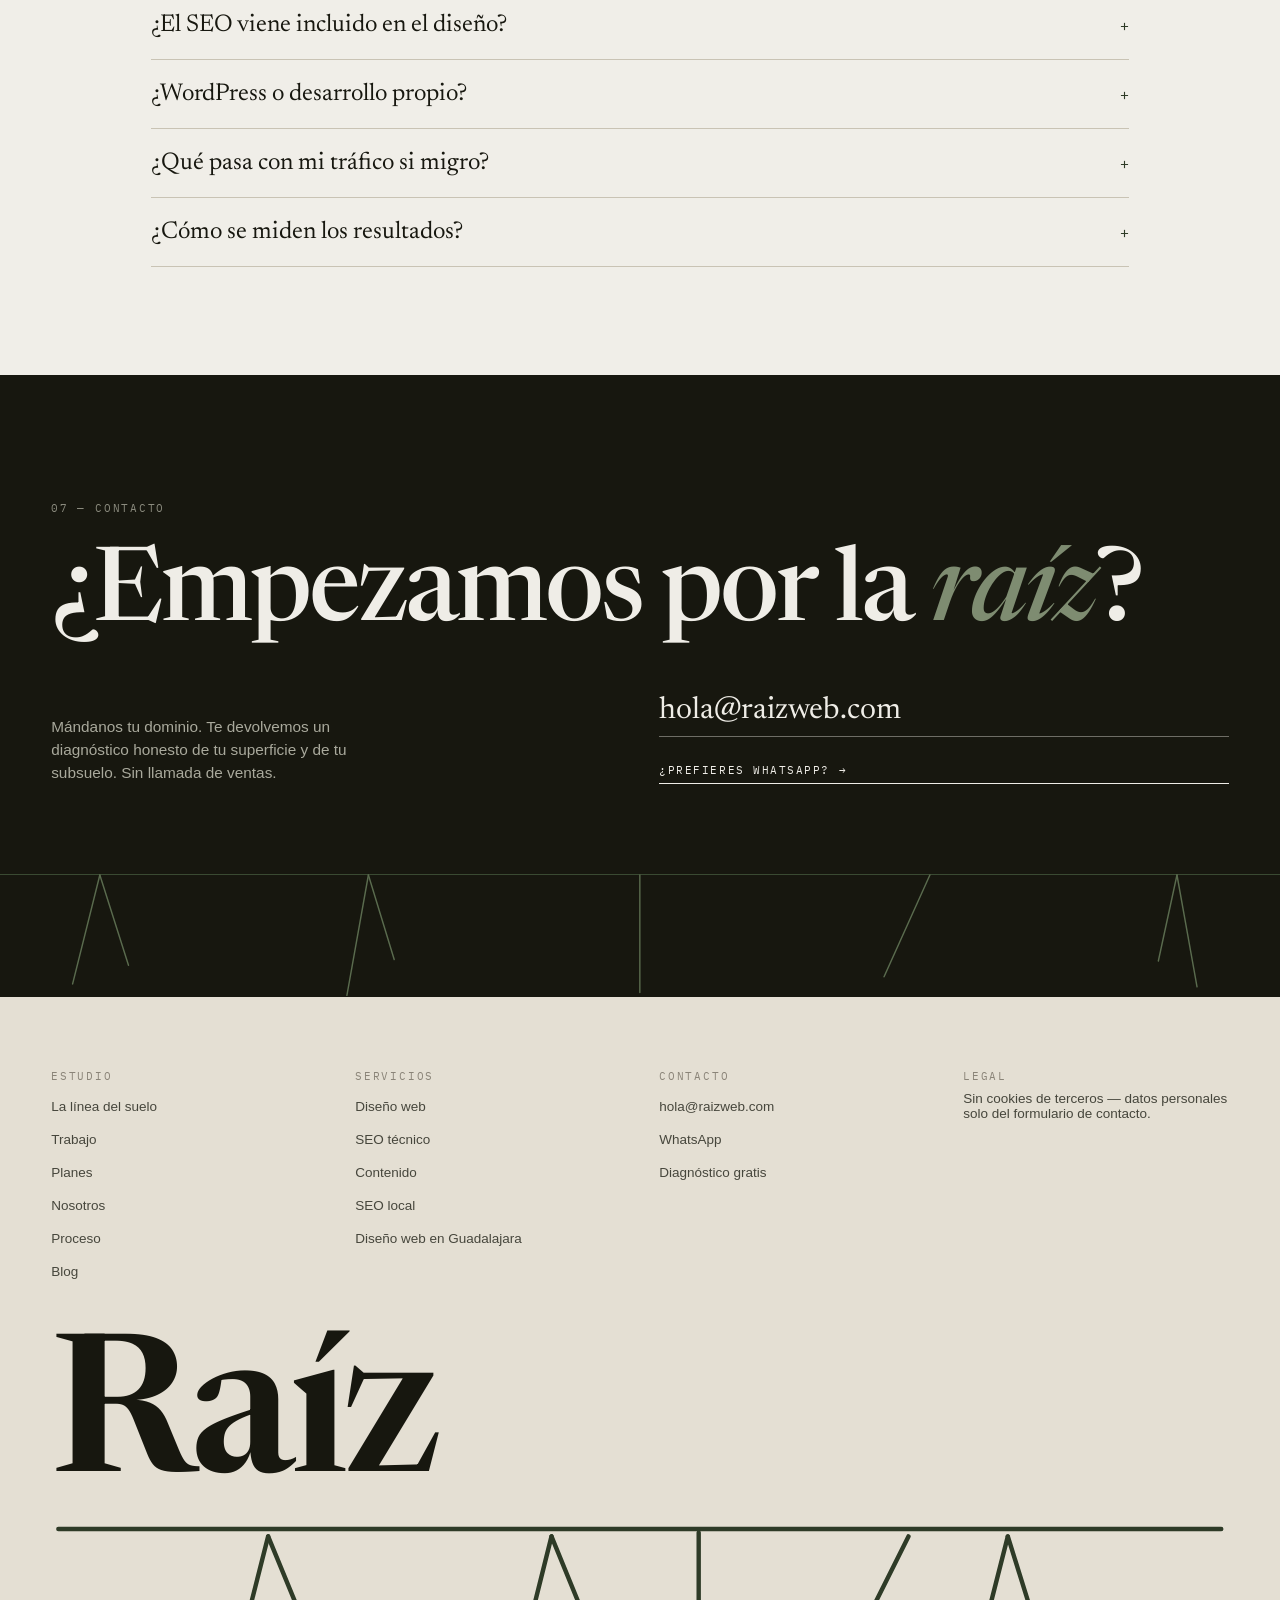
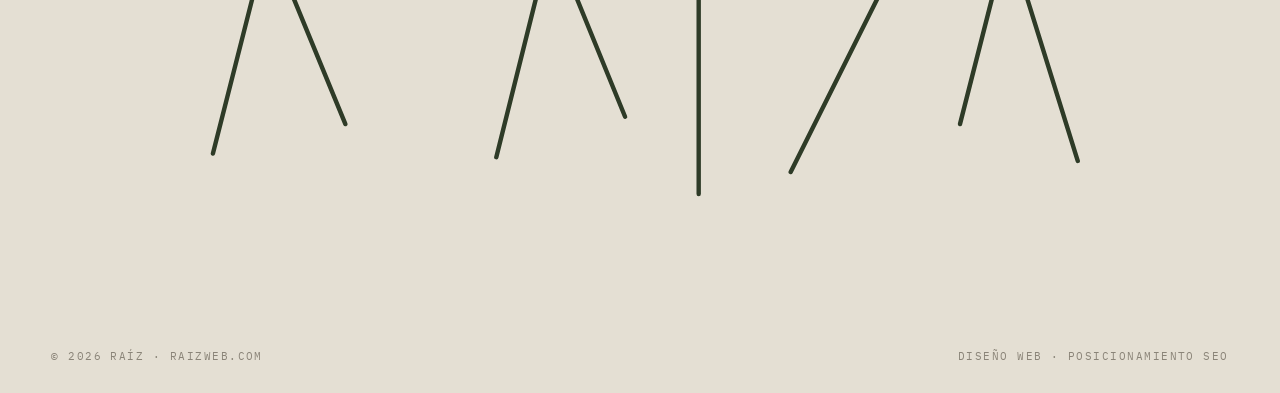
==== commit 8d8fd881: "Mejora la experiencia de la página de Guadalajara y el tacto en móvil Crítica de diseño sobre la pág" ====
--- a/index.html
+++ b/index.html
@@ -33,7 +33,7 @@
 <link rel="preconnect" href="https://fonts.googleapis.com" />
 <link rel="preconnect" href="https://fonts.gstatic.com" crossorigin />
 <link href="https://fonts.googleapis.com/css2?family=Newsreader:ital,opsz,wght@0,6..72,400;0,6..72,500;0,6..72,600;1,6..72,400&family=IBM+Plex+Mono:wght@400;500&display=swap" rel="stylesheet" />
-<link rel="stylesheet" href="css/raiz.css?v=2" />
+<link rel="stylesheet" href="css/raiz.css?v=3" />
 
 <script type="application/ld+json">
 {
--- a/css/raiz.css
+++ b/css/raiz.css
@@ -700,3 +700,25 @@
   *, *::before, *::after { animation-duration: .001ms !important; animation-iteration-count: 1 !important; transition-duration: .001ms !important; }
   .reveal { opacity: 1; transform: none; }
 }
+
+/* --- 24. Ergonomía táctil y legibilidad del microtexto ---
+   Fitts: en pantallas de dedo, el objetivo cómodo es 44×44 px. Los enlaces
+   subrayados medían 28 px de alto. El padding crece sólo donde se toca con el
+   dedo (pointer: coarse) y se compensa con margen negativo para no mover el
+   layout ya ajustado. */
+@media (pointer: coarse) {
+  .enlace-subrayado {
+    padding-block: 14px;
+    margin-block: -8px;
+  }
+  /* El botón de la cabecera es el camino principal a contacto y medía 35 px. */
+  .encabezado__barra .btn {
+    min-height: 44px;
+    display: inline-flex;
+    align-items: center;
+  }
+}
+
+/* La nota lleva información real —precios, condiciones—, no es una cortesía
+   legal: 10.5 px la dejaba en tamaño de letra chiquita. */
+.nota { font-size: 12px; }
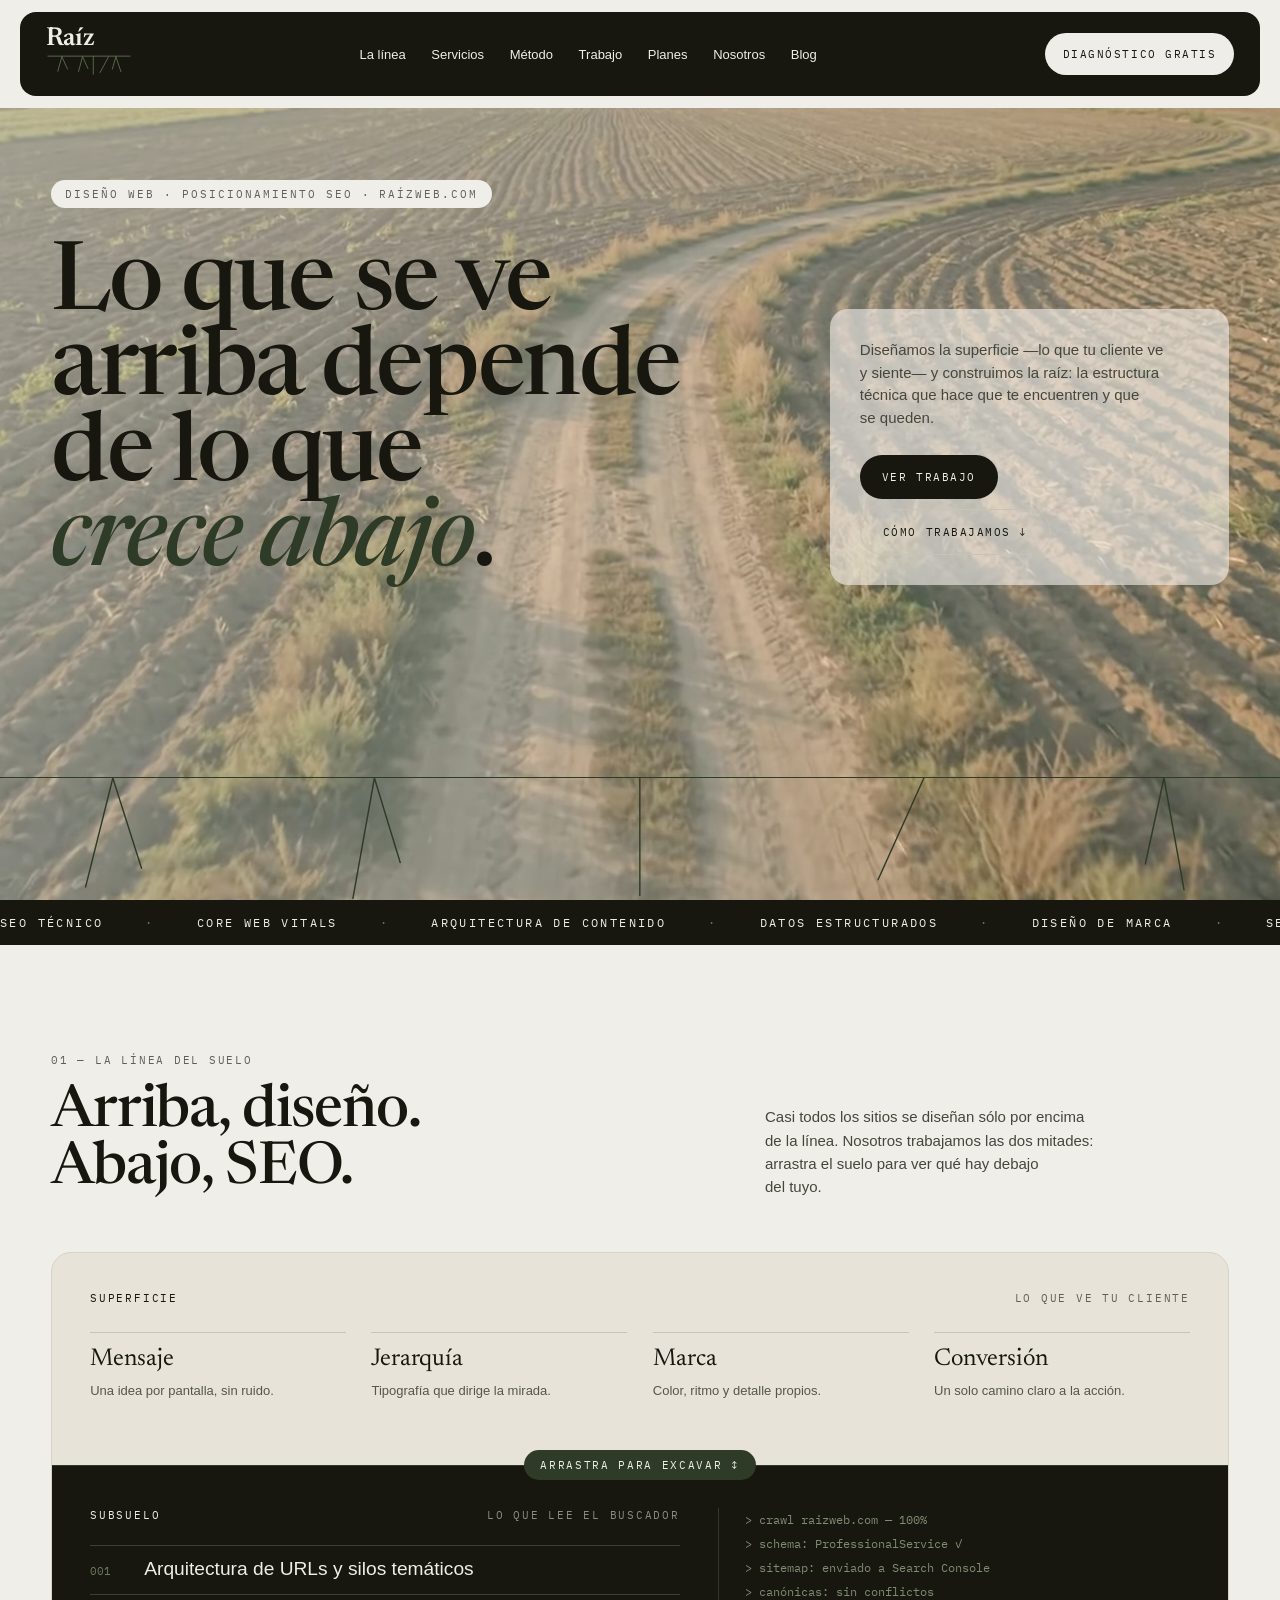
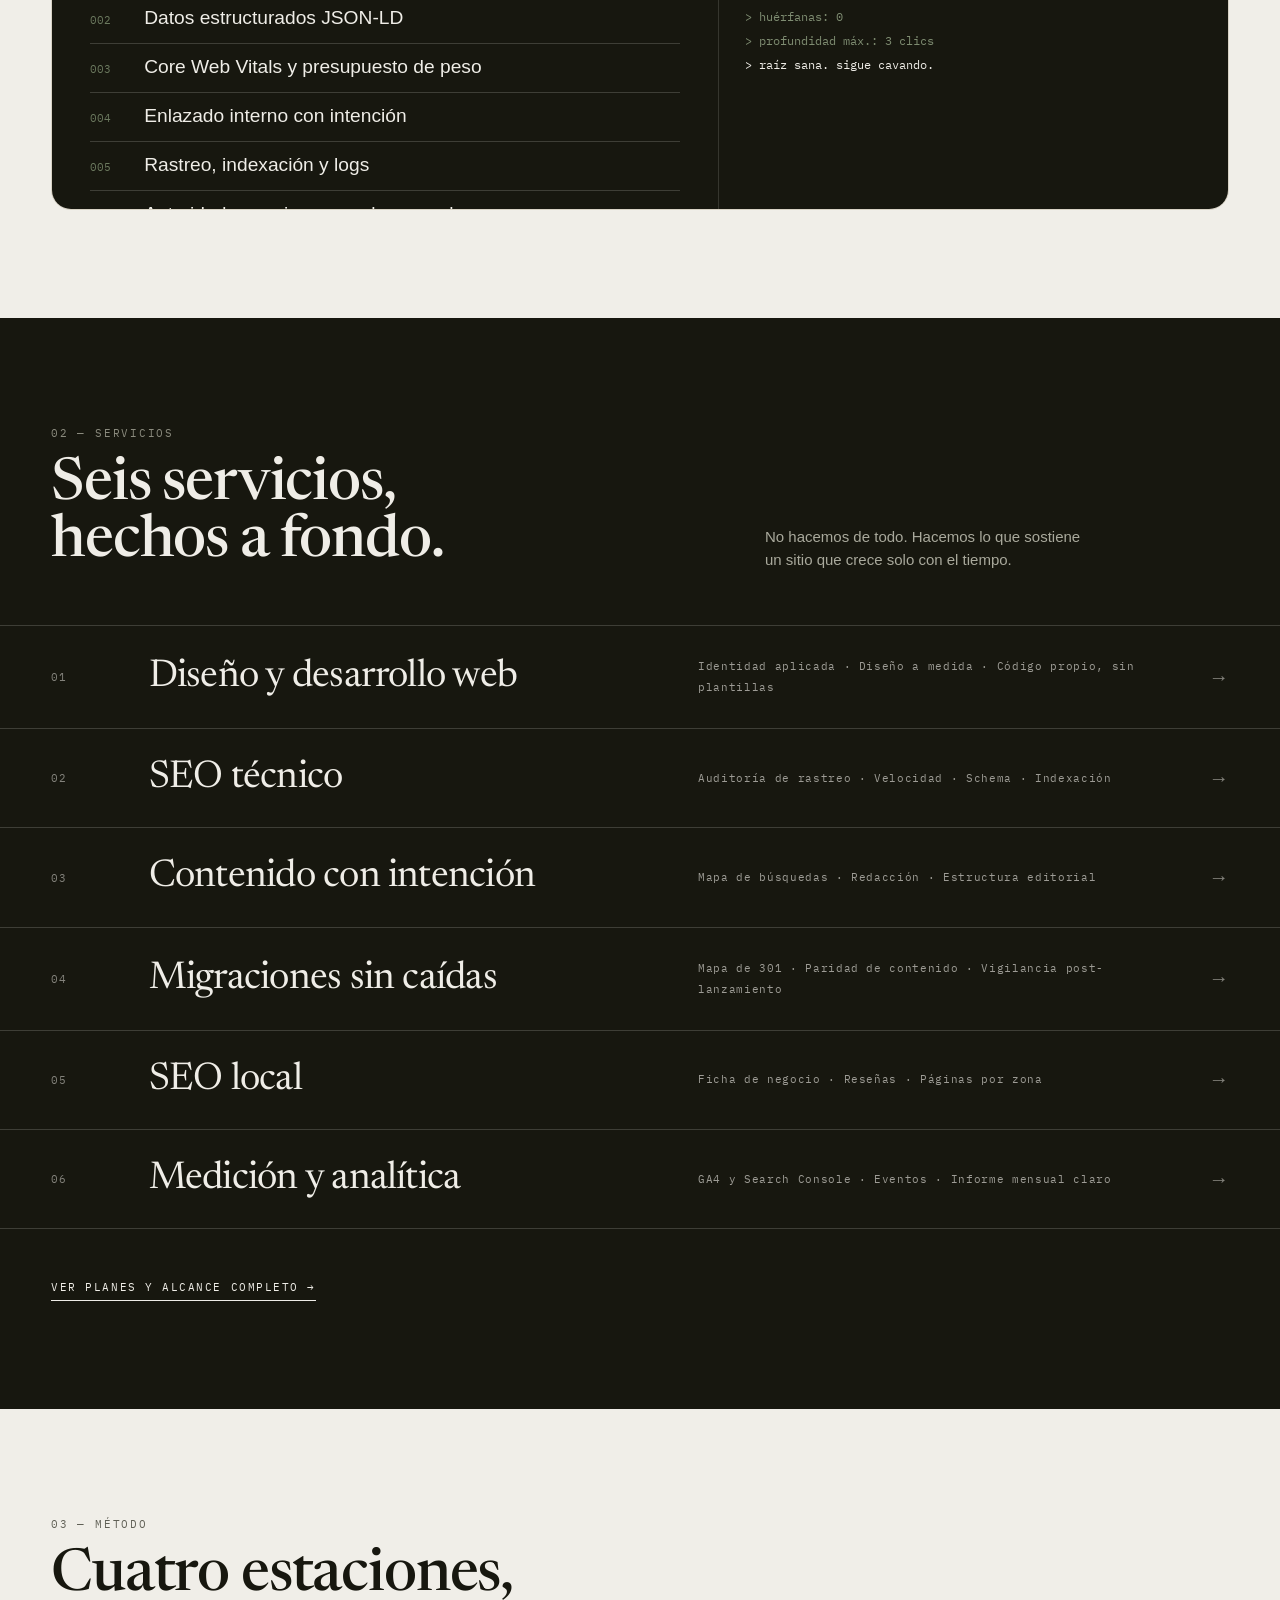
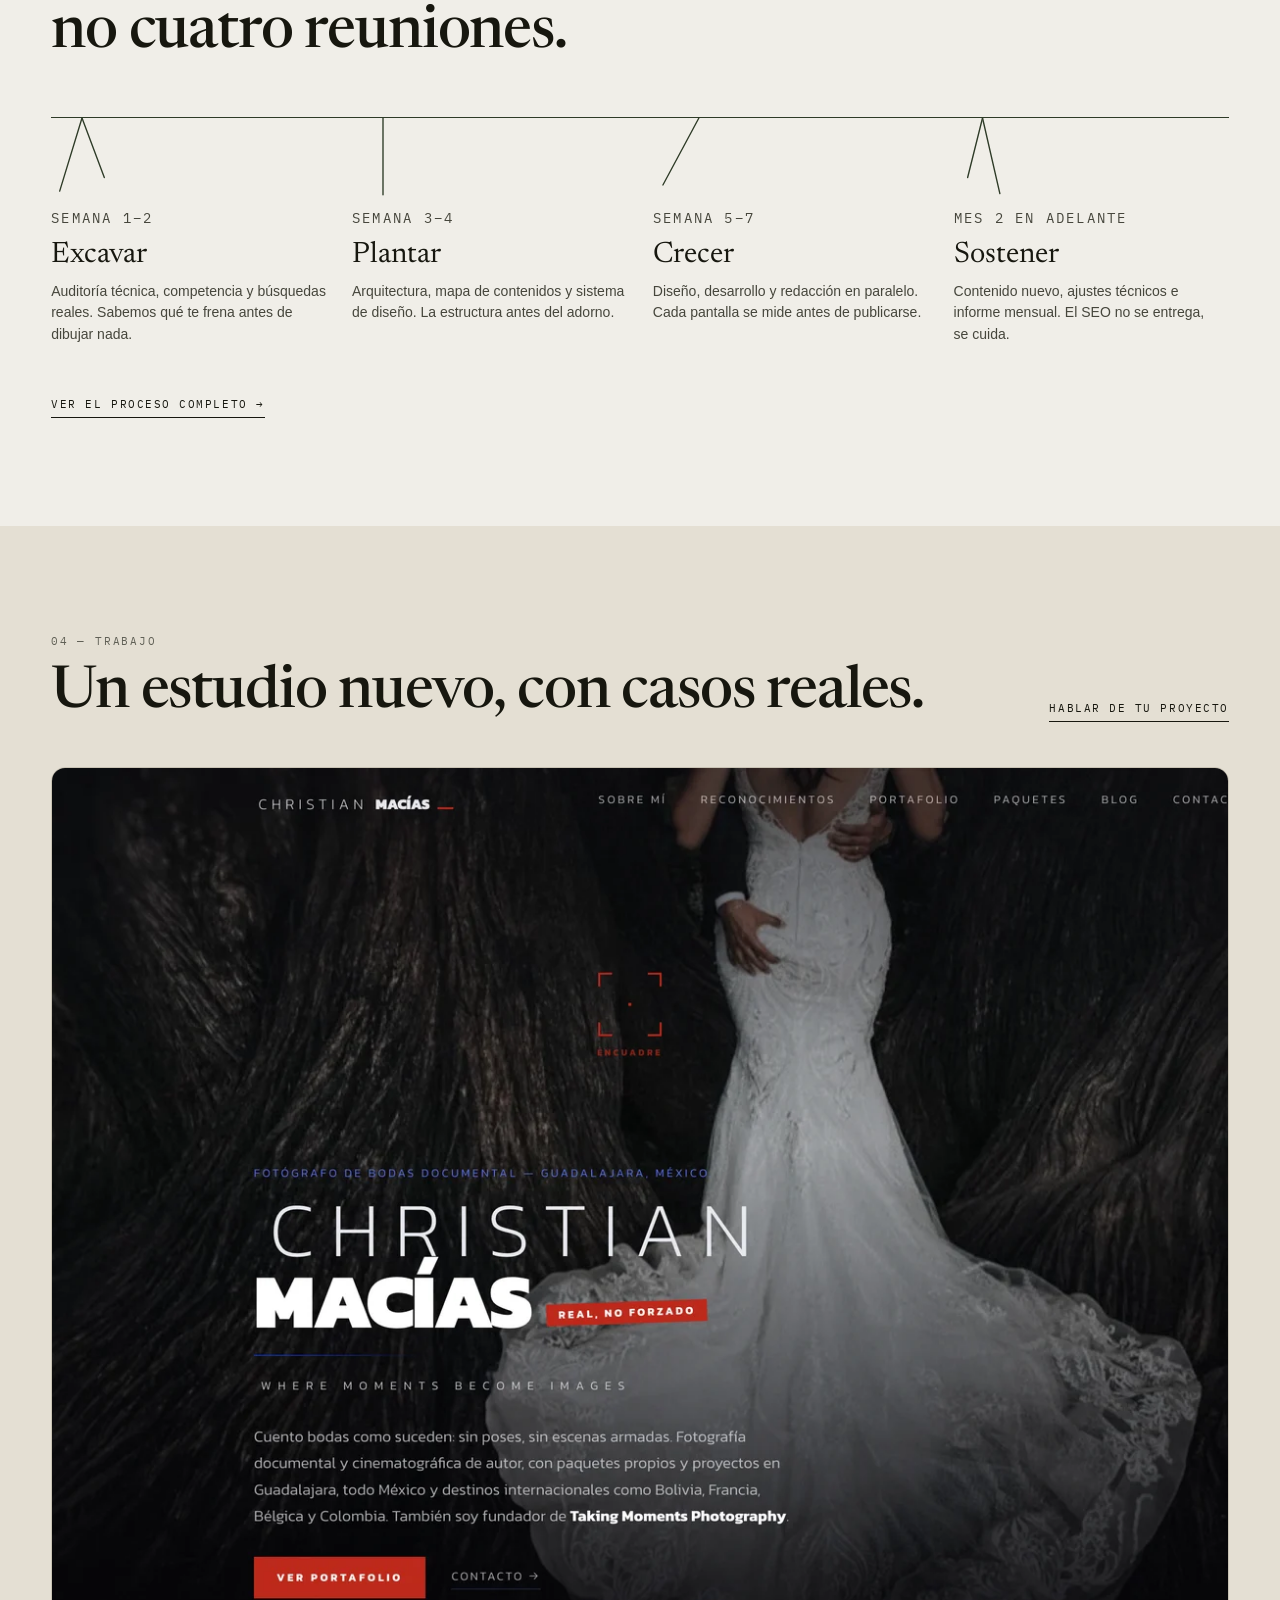
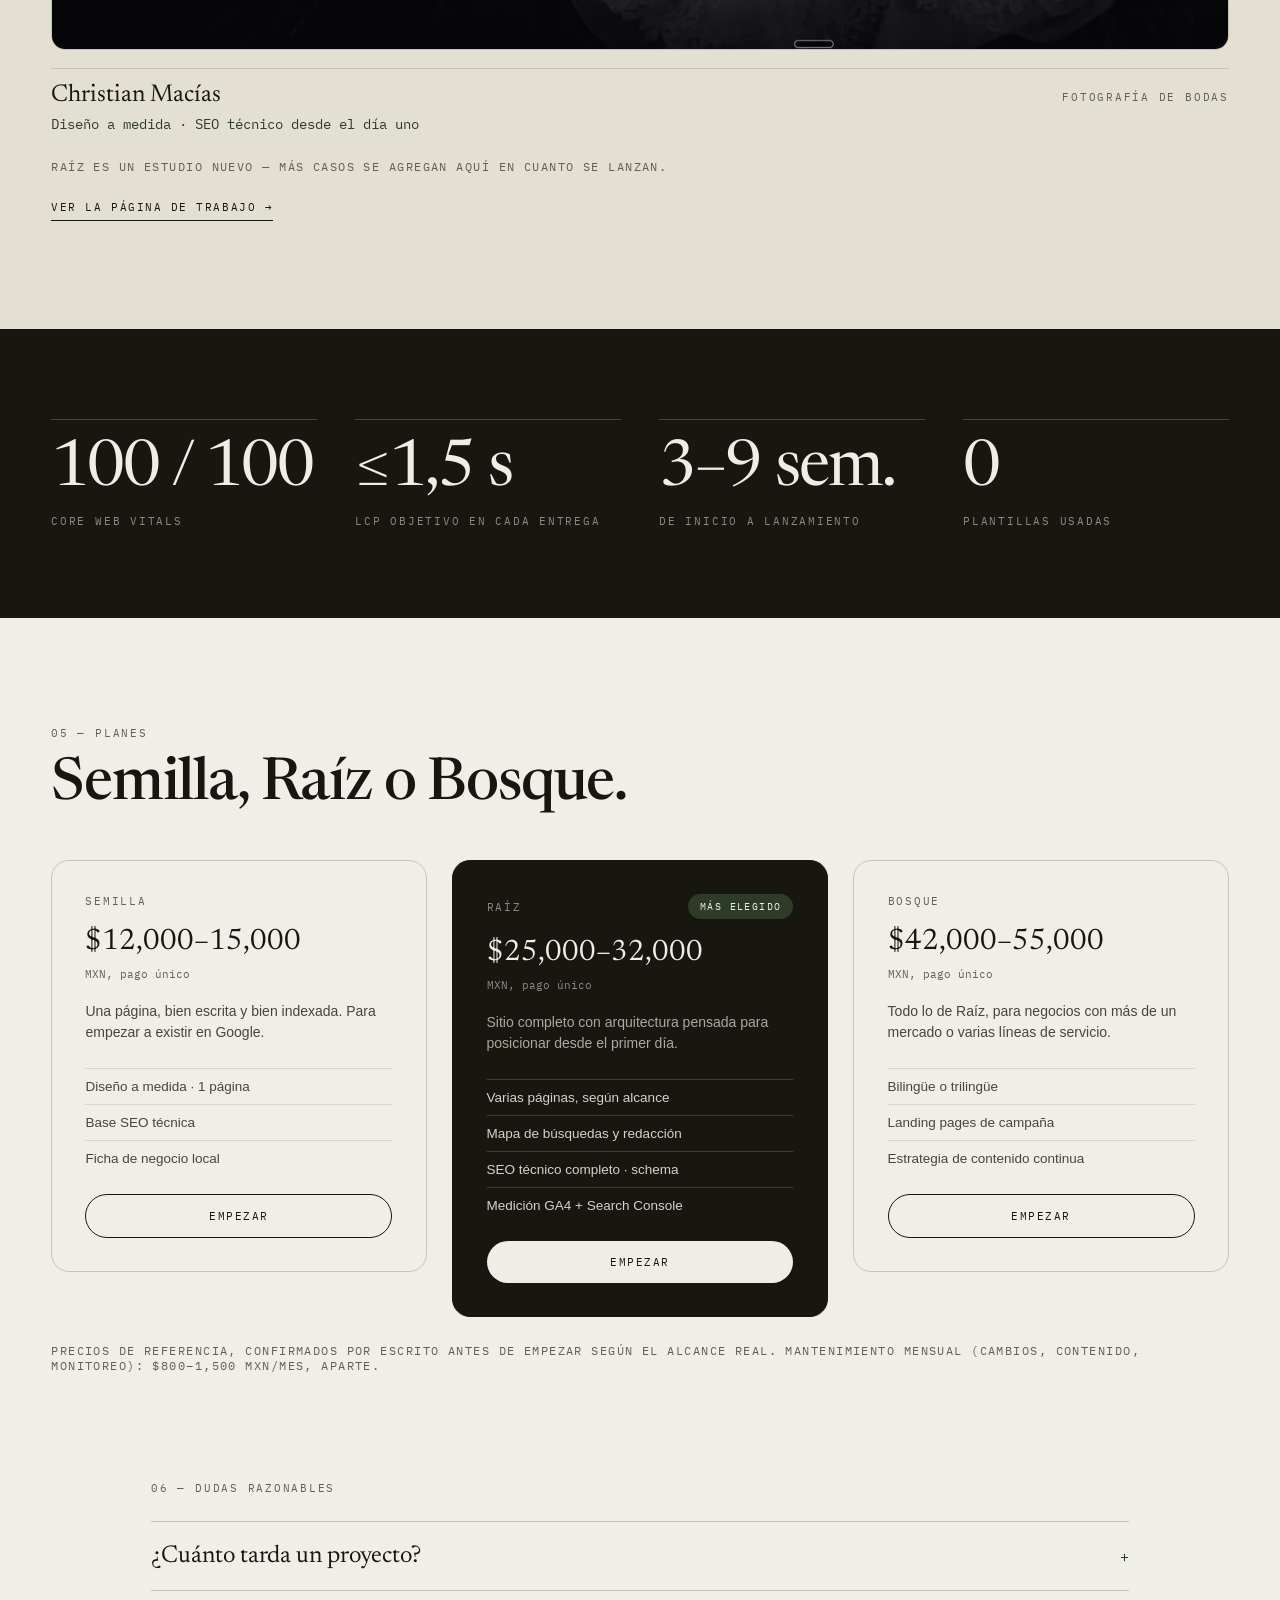
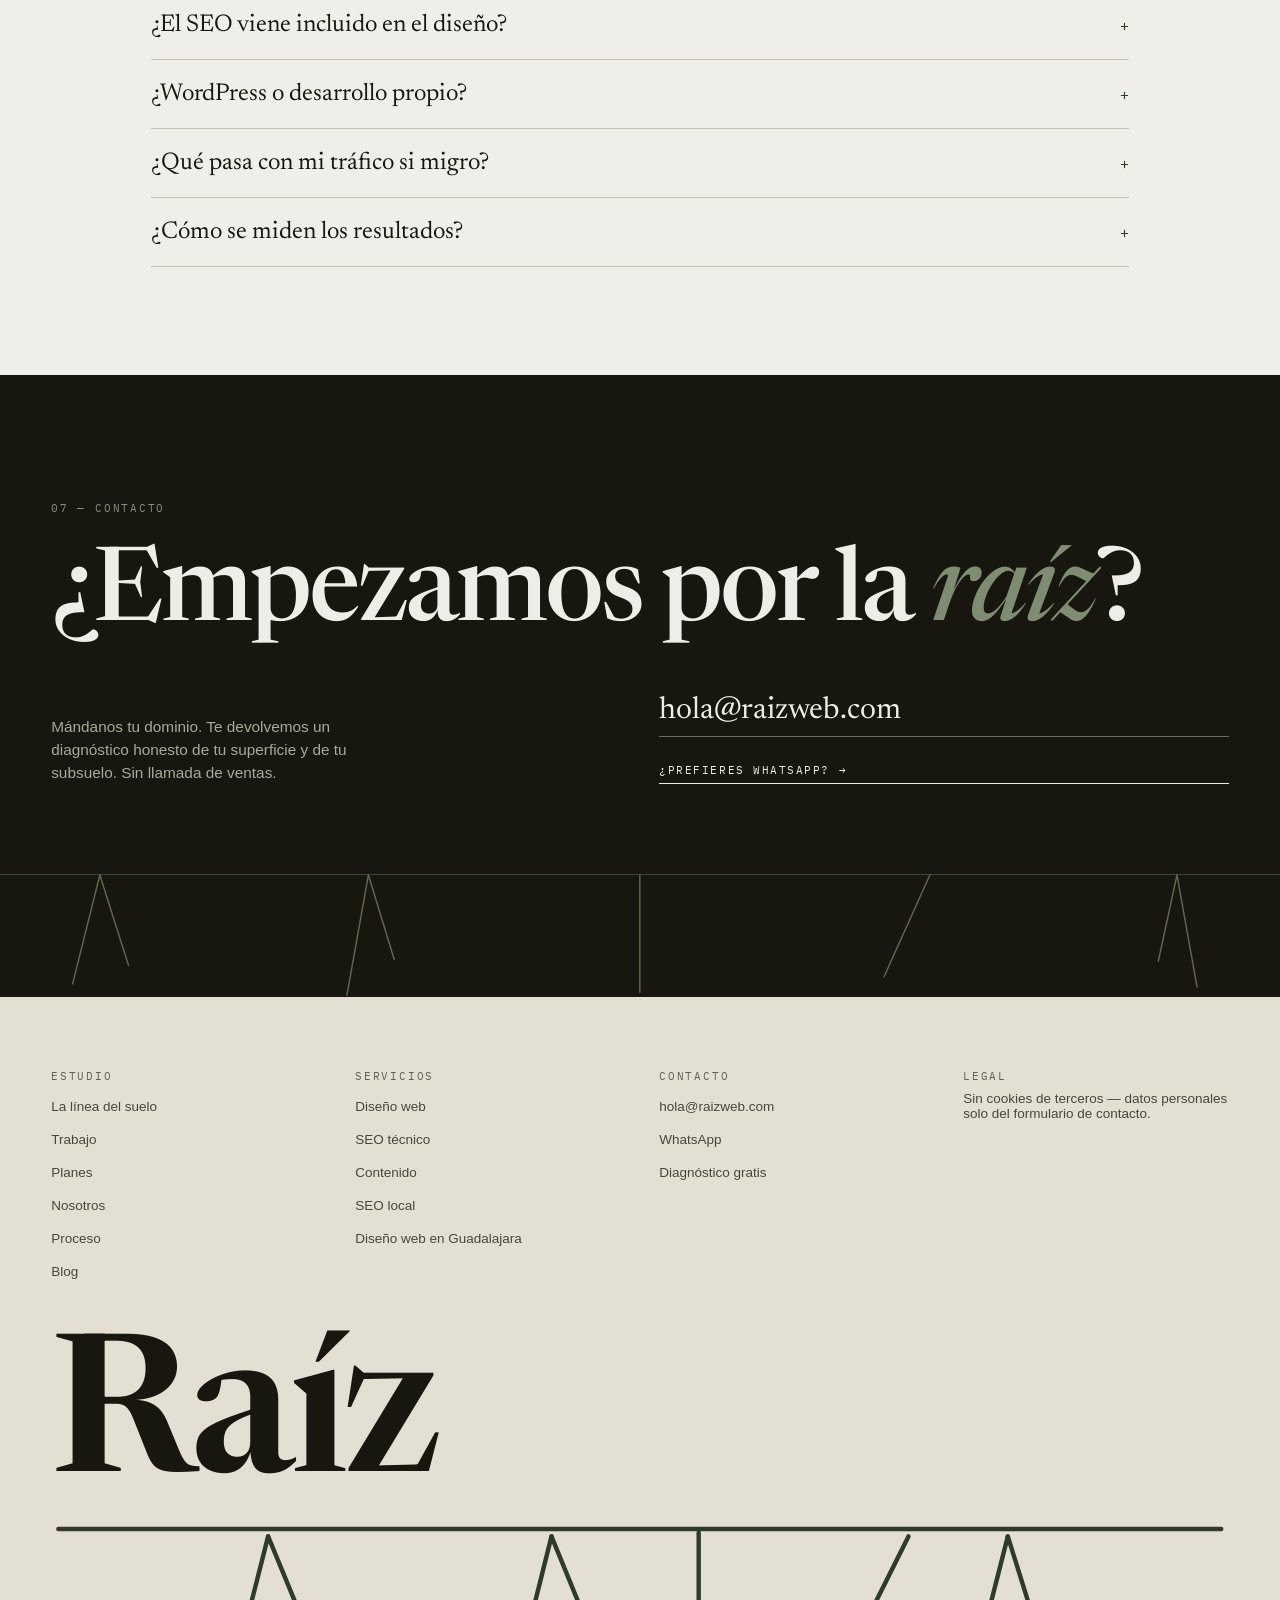
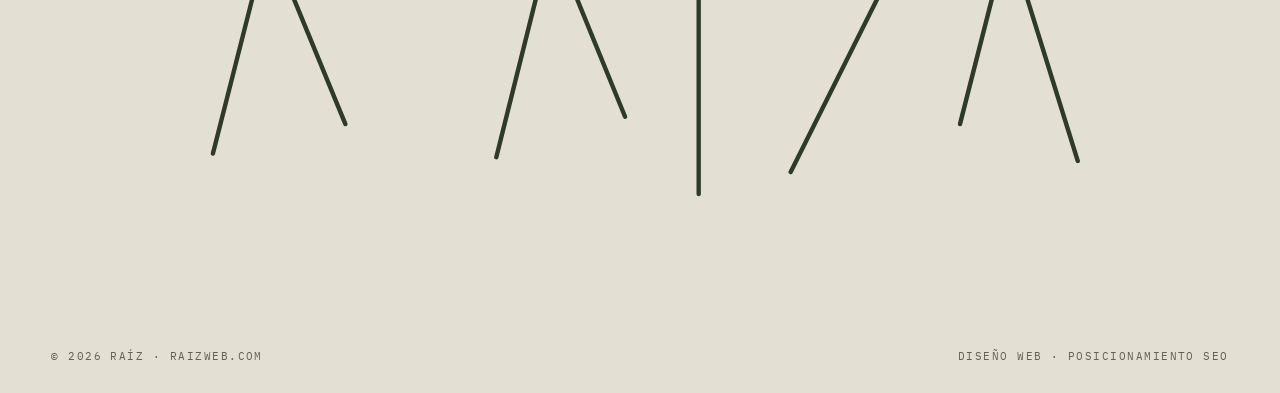
==== commit 602370c1: "Auditoría WCAG 2.2 AA: corrige contraste, salto al contenido y encabezados Auditoría de las 11 págin" ====
--- a/index.html
+++ b/index.html
@@ -33,7 +33,7 @@
 <link rel="preconnect" href="https://fonts.googleapis.com" />
 <link rel="preconnect" href="https://fonts.gstatic.com" crossorigin />
 <link href="https://fonts.googleapis.com/css2?family=Newsreader:ital,opsz,wght@0,6..72,400;0,6..72,500;0,6..72,600;1,6..72,400&family=IBM+Plex+Mono:wght@400;500&display=swap" rel="stylesheet" />
-<link rel="stylesheet" href="css/raiz.css?v=3" />
+<link rel="stylesheet" href="css/raiz.css?v=4" />
 
 <script type="application/ld+json">
 {
@@ -48,6 +48,8 @@
 </script>
 </head>
 <body>
+
+<a class="skip-link" href="#top">Saltar al contenido</a>
 
 <!-- =========================================================== CABECERA -->
 <header class="encabezado">
@@ -303,7 +305,7 @@
     </div>
 
     <div class="casos">
-      <a class="caso reveal" href="https://www.christianmacias.com" target="_blank" rel="noopener noreferrer">
+      <a class="caso reveal" href="https://www.christianmacias.com" target="_blank" rel="noopener noreferrer" aria-label="Christian Macías Fotografía de bodas Diseño a medida · SEO técnico desde el día uno (abre en una pestaña nueva)">
         <div class="caso__media">
           <picture>
             <source srcset="assets/img/paginas/caso-christianmacias.webp" type="image/webp">
@@ -449,7 +451,7 @@
       </div>
       <div class="pie__col">
         <p class="mono">Contacto</p>
-        <a href="mailto:hola@raizweb.com">hola@raizweb.com</a><a href="https://wa.me/523331425580" target="_blank" rel="noopener noreferrer">WhatsApp</a><a href="#contacto">Diagnóstico gratis</a>
+        <a href="mailto:hola@raizweb.com">hola@raizweb.com</a><a href="https://wa.me/523331425580" target="_blank" rel="noopener noreferrer" aria-label="WhatsApp (abre en una pestaña nueva)">WhatsApp</a><a href="#contacto">Diagnóstico gratis</a>
       </div>
       <div class="pie__col">
         <p class="mono">Legal</p>
--- a/css/raiz.css
+++ b/css/raiz.css
@@ -16,8 +16,11 @@
   --verde-claro: #5A6B4E;
   --verde-terminal: #7E8C71;
   --texto: #46463C;
-  --texto-suave: #6E6E62;
-  --texto-arena: #8A8478;
+  /* Los dos grises claros no llegaban a 4.5:1 (WCAG 1.4.3 AA) sobre los fondos
+     del sitio: --texto-suave daba 3.88:1 sobre arena y --texto-arena, 2.79:1.
+     Se oscurecieron manteniendo el tono; ahora pasan sobre paper, arena y arena-2. */
+  --texto-suave: #606056;
+  --texto-arena: #635F56;
   --texto-ink: #A9A99C;
   --texto-ink-suave: #8B8B7E;
   --linea: #C9C3B4;              /* hairline sobre paper */
@@ -722,3 +725,50 @@
 /* La nota lleva información real —precios, condiciones—, no es una cortesía
    legal: 10.5 px la dejaba en tamaño de letra chiquita. */
 .nota { font-size: 12px; }
+
+/* --- 25. Accesibilidad: salto al contenido y foco de marca ---
+   WCAG 2.4.1 (A): quien navega con teclado atravesaba los ocho enlaces de la
+   cabecera en cada página antes de llegar al contenido. El enlace vive fuera de
+   pantalla y aparece al recibir el foco. */
+.skip-link {
+  position: absolute;
+  left: 16px;
+  top: -200px;
+  z-index: 1200;
+  background: var(--ink);
+  color: var(--crema);
+  font-family: var(--mono);
+  font-size: 12px;
+  letter-spacing: .12em;
+  text-transform: uppercase;
+  padding: 14px 20px;
+  border-radius: var(--radio-s, 4px);
+  transition: top .18s ease-out;
+}
+.skip-link:focus { top: 12px; }
+
+/* WCAG 2.4.7 (AA): el foco ya era visible con el anillo del navegador, pero es
+   de 1 px y naranja sobre crema. Este usa el verde de marca y más grosor. */
+:focus-visible {
+  outline: 2px solid var(--verde);
+  outline-offset: 3px;
+  border-radius: 2px;
+}
+.seccion--ink :focus-visible,
+.pie :focus-visible { outline-color: var(--crema); }
+
+@media (prefers-reduced-motion: reduce) {
+  .skip-link { transition: none; }
+}
+
+/* Texto sólo para lectores de pantalla: da estructura donde el diseño no
+   necesita un título visible. */
+.sr-only {
+  position: absolute;
+  width: 1px; height: 1px;
+  padding: 0; margin: -1px;
+  overflow: hidden;
+  clip-path: inset(50%);
+  white-space: nowrap;
+  border: 0;
+}
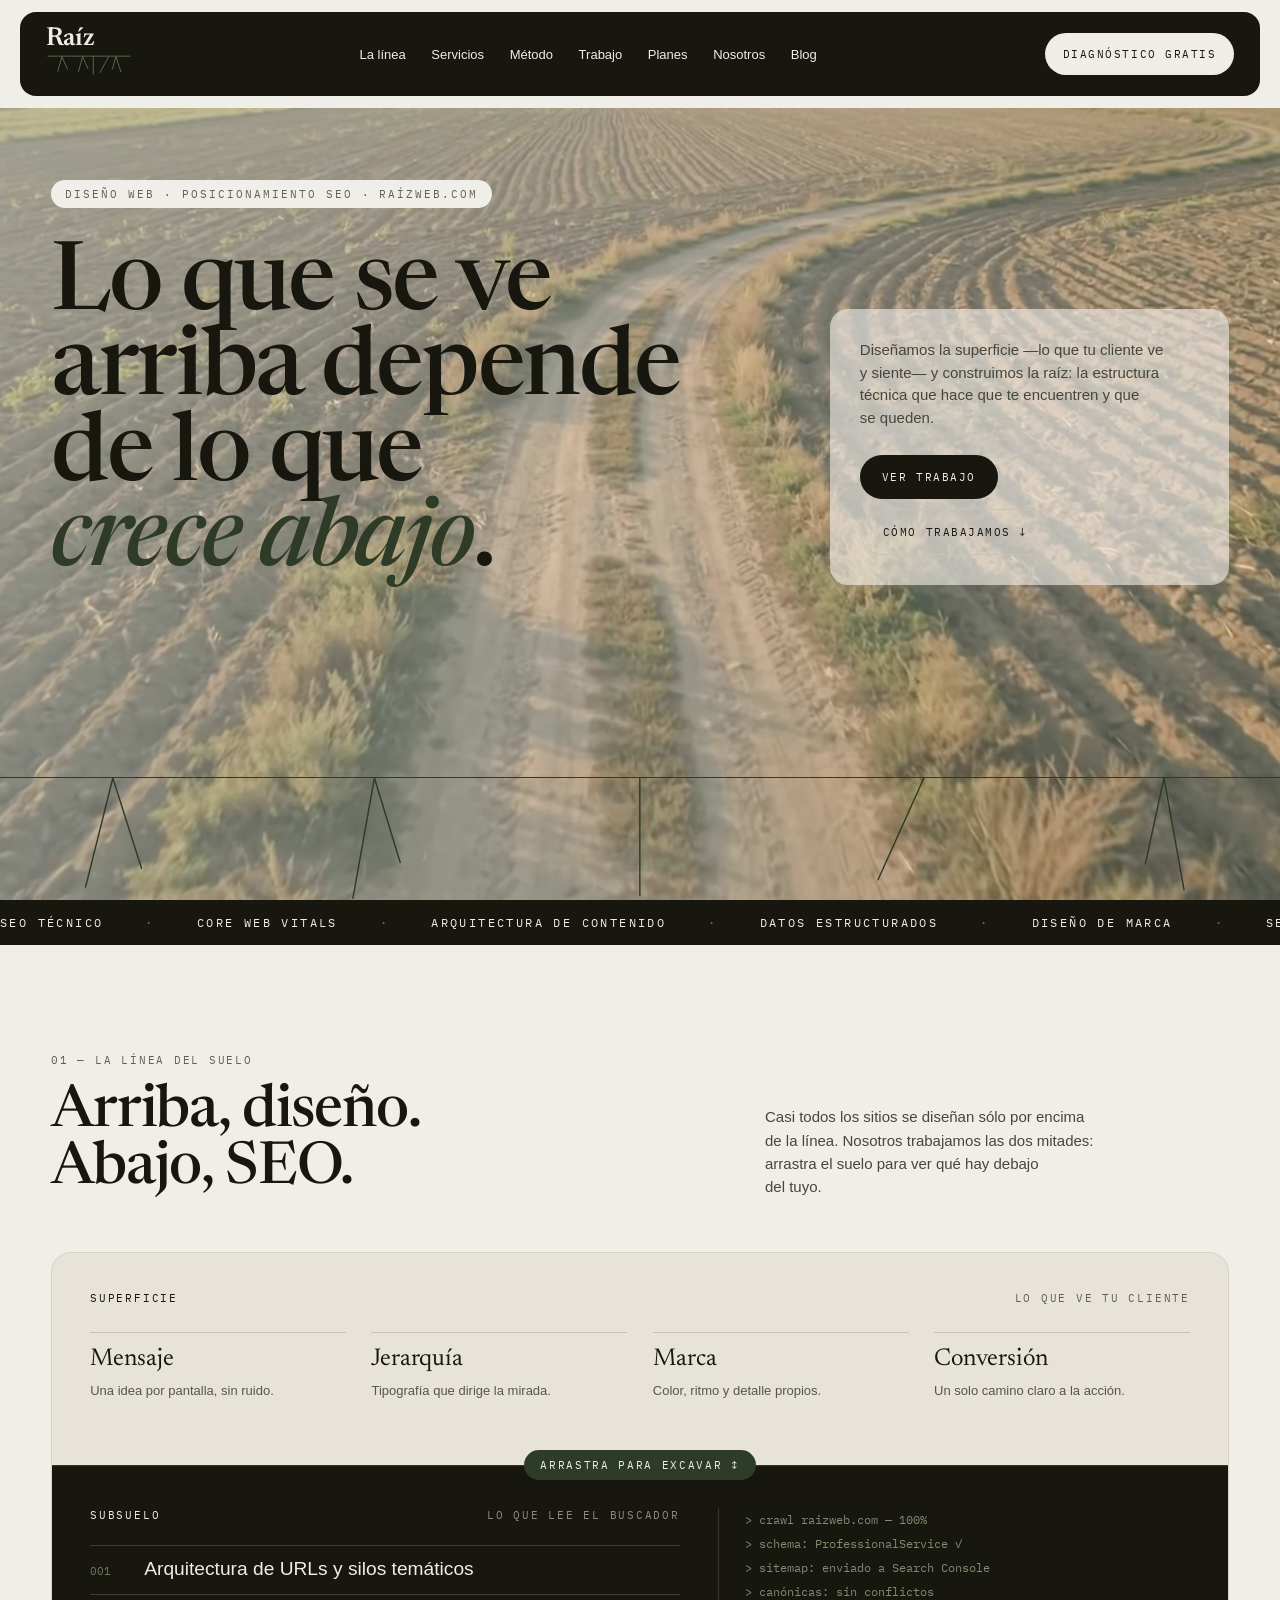
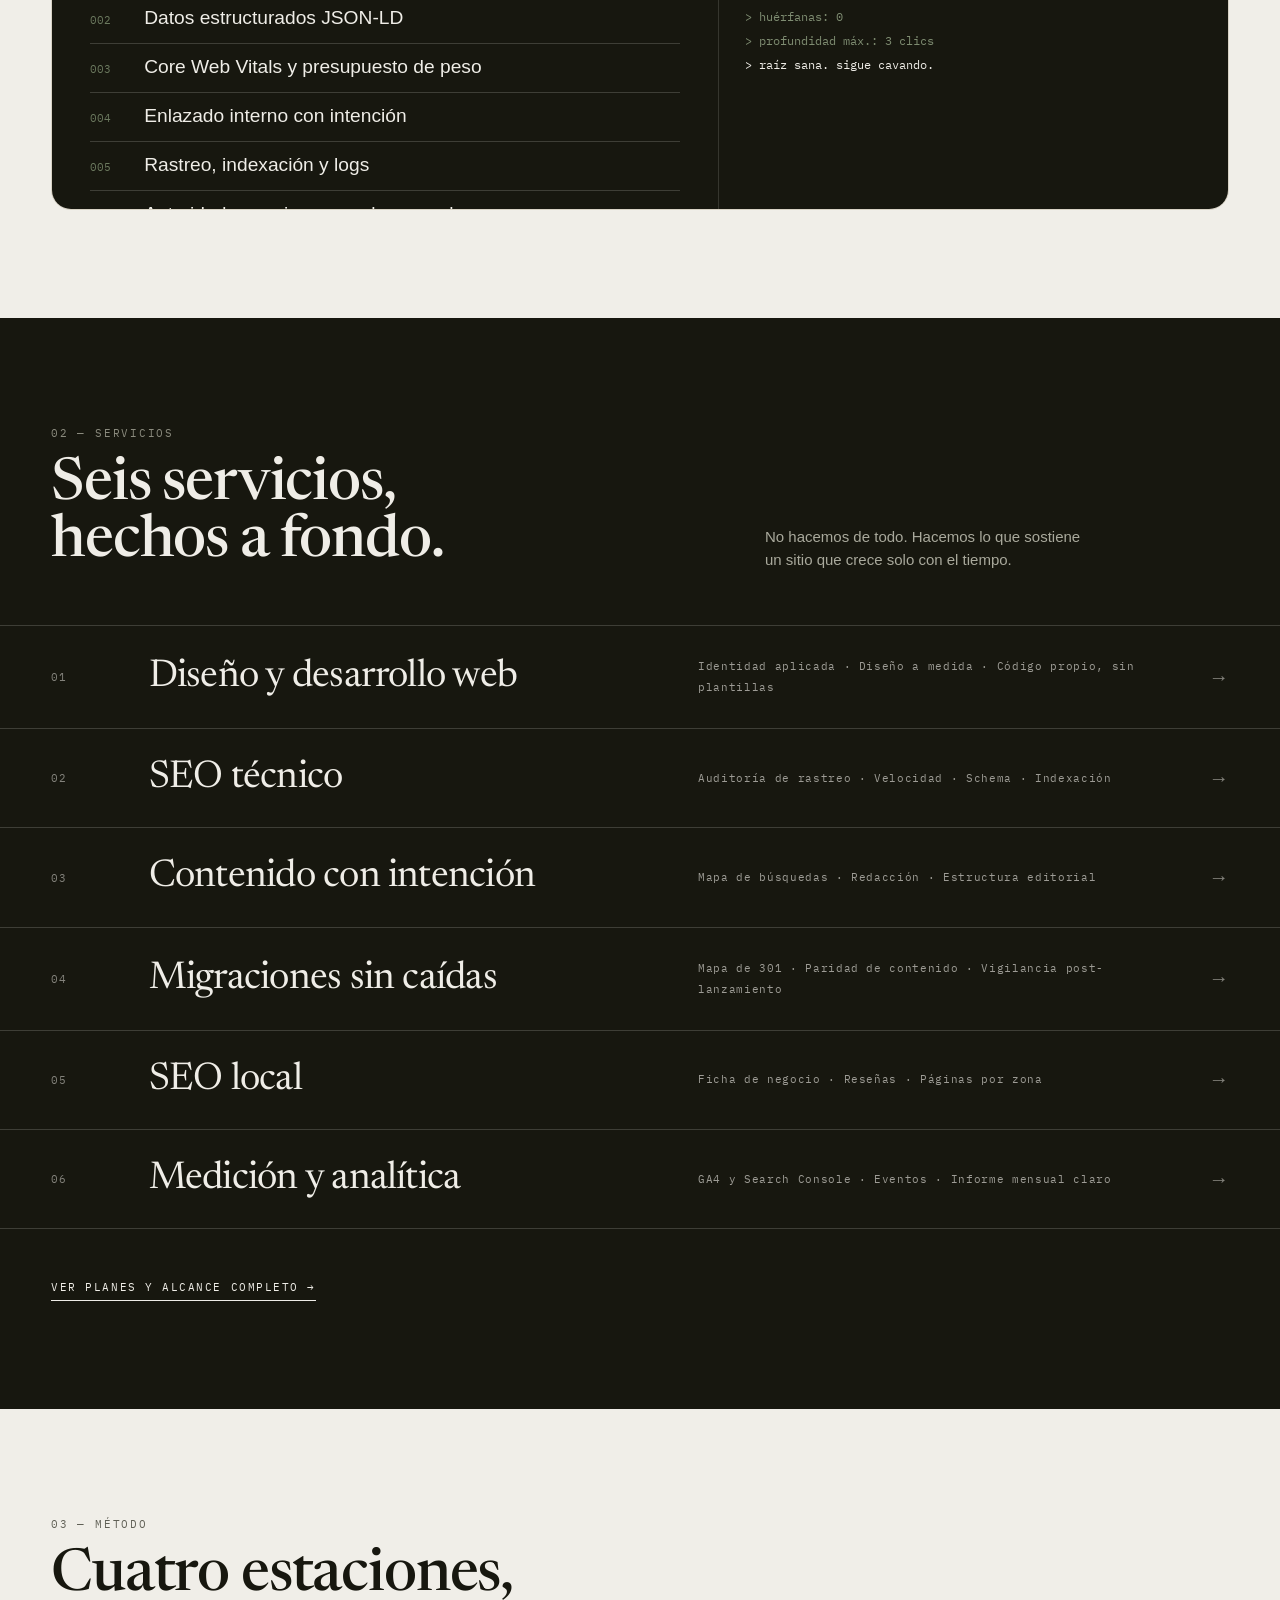
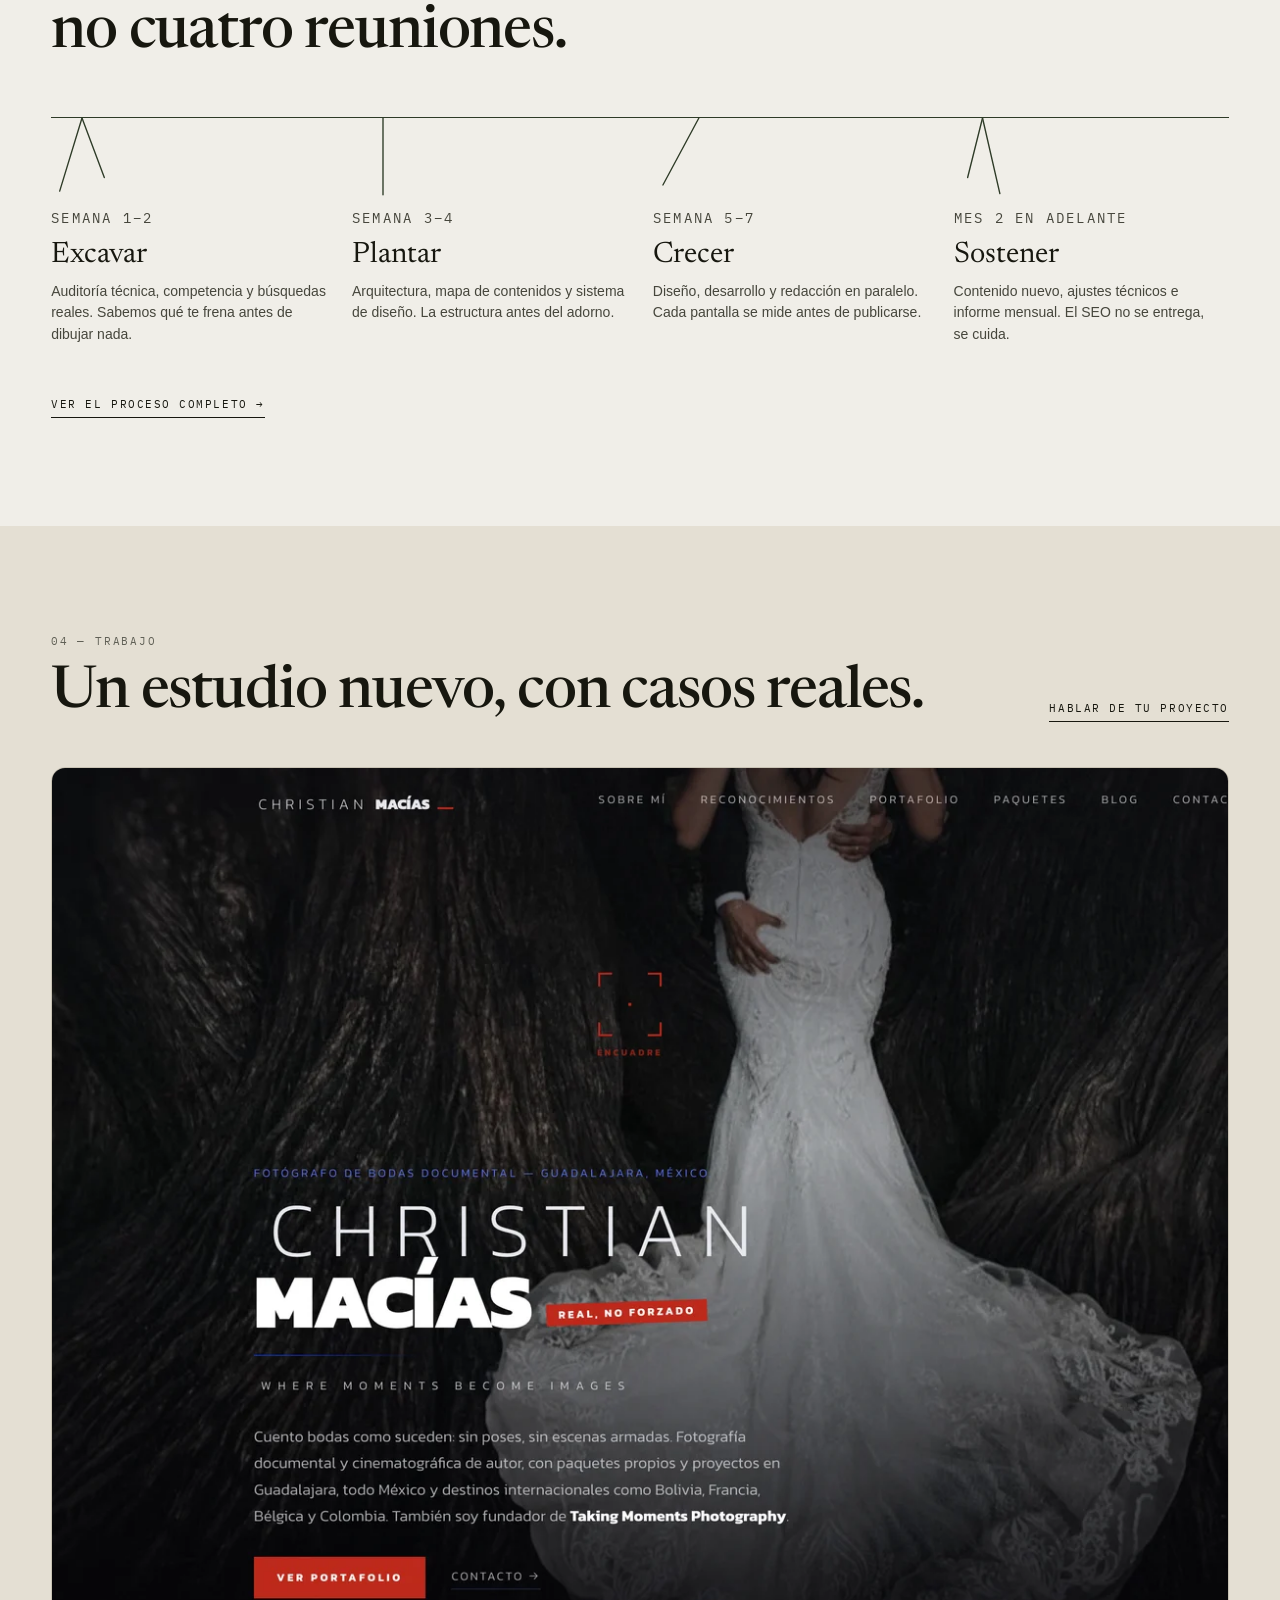
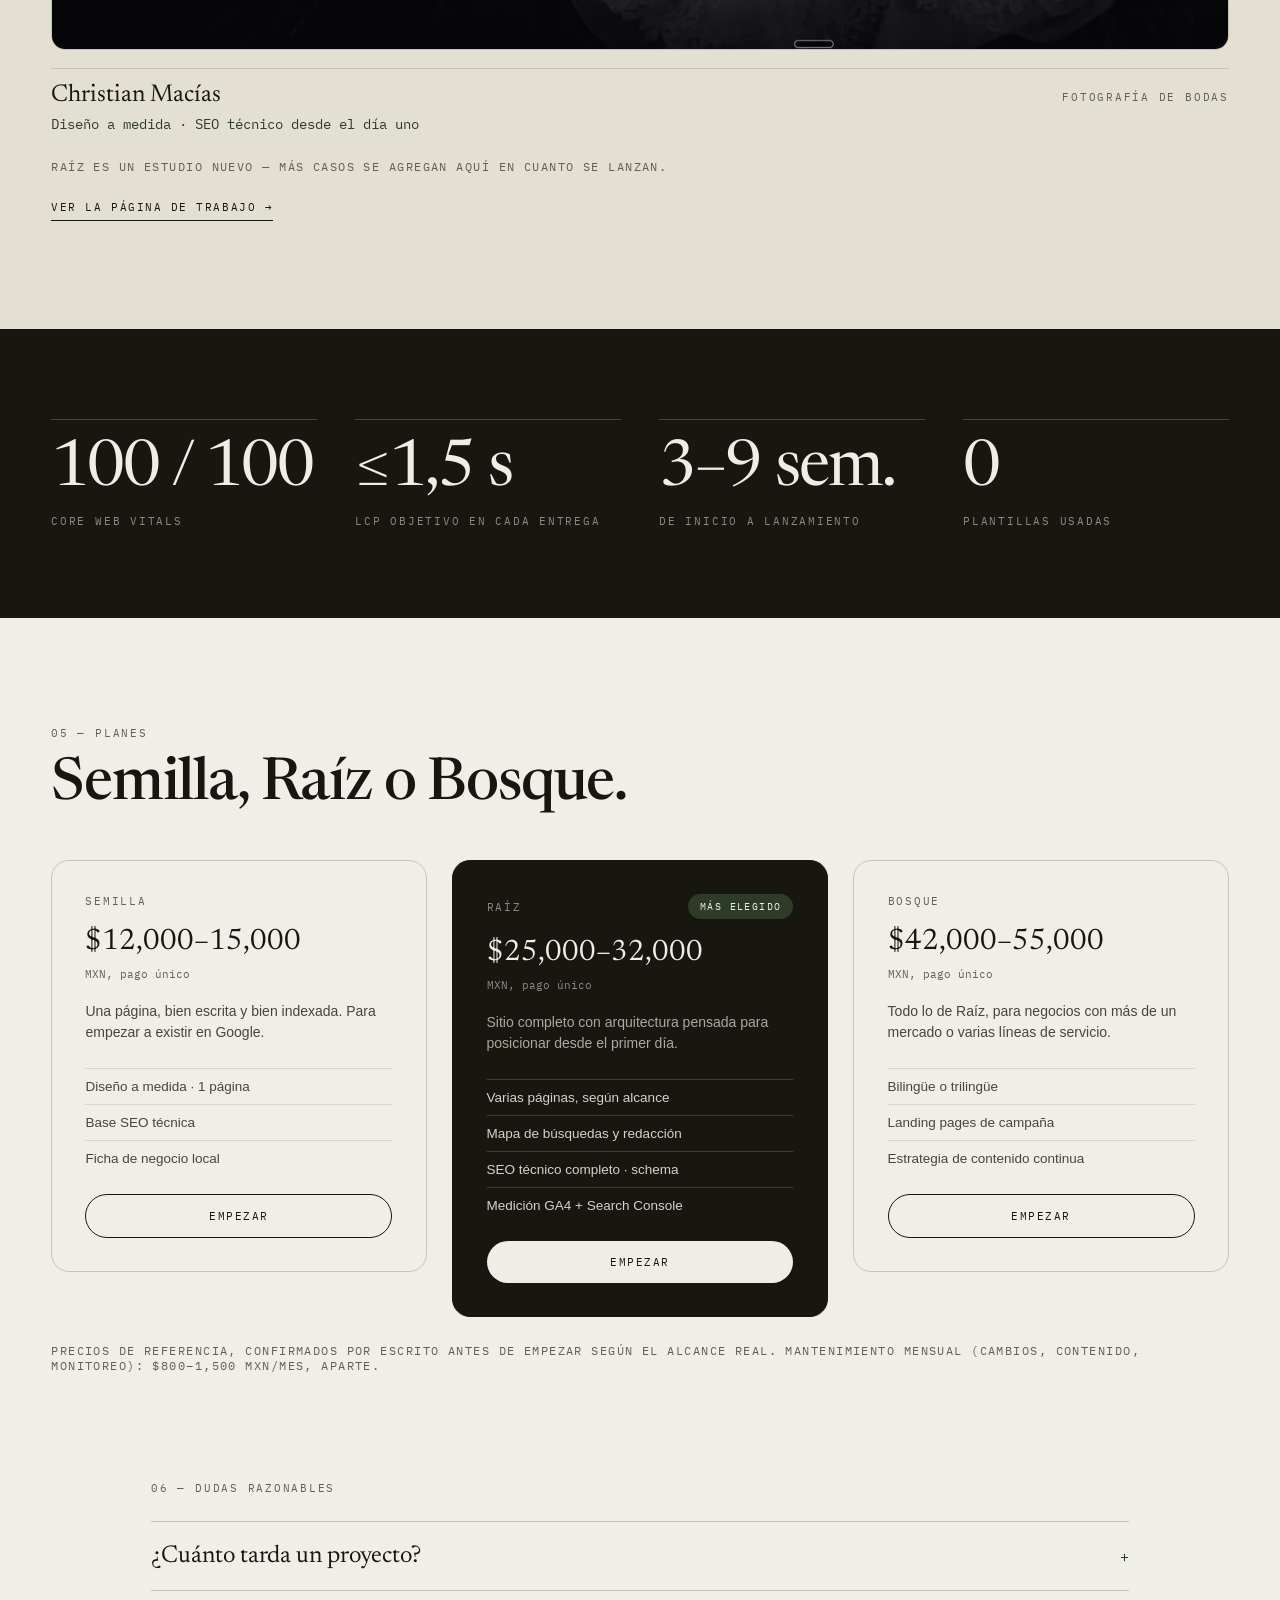
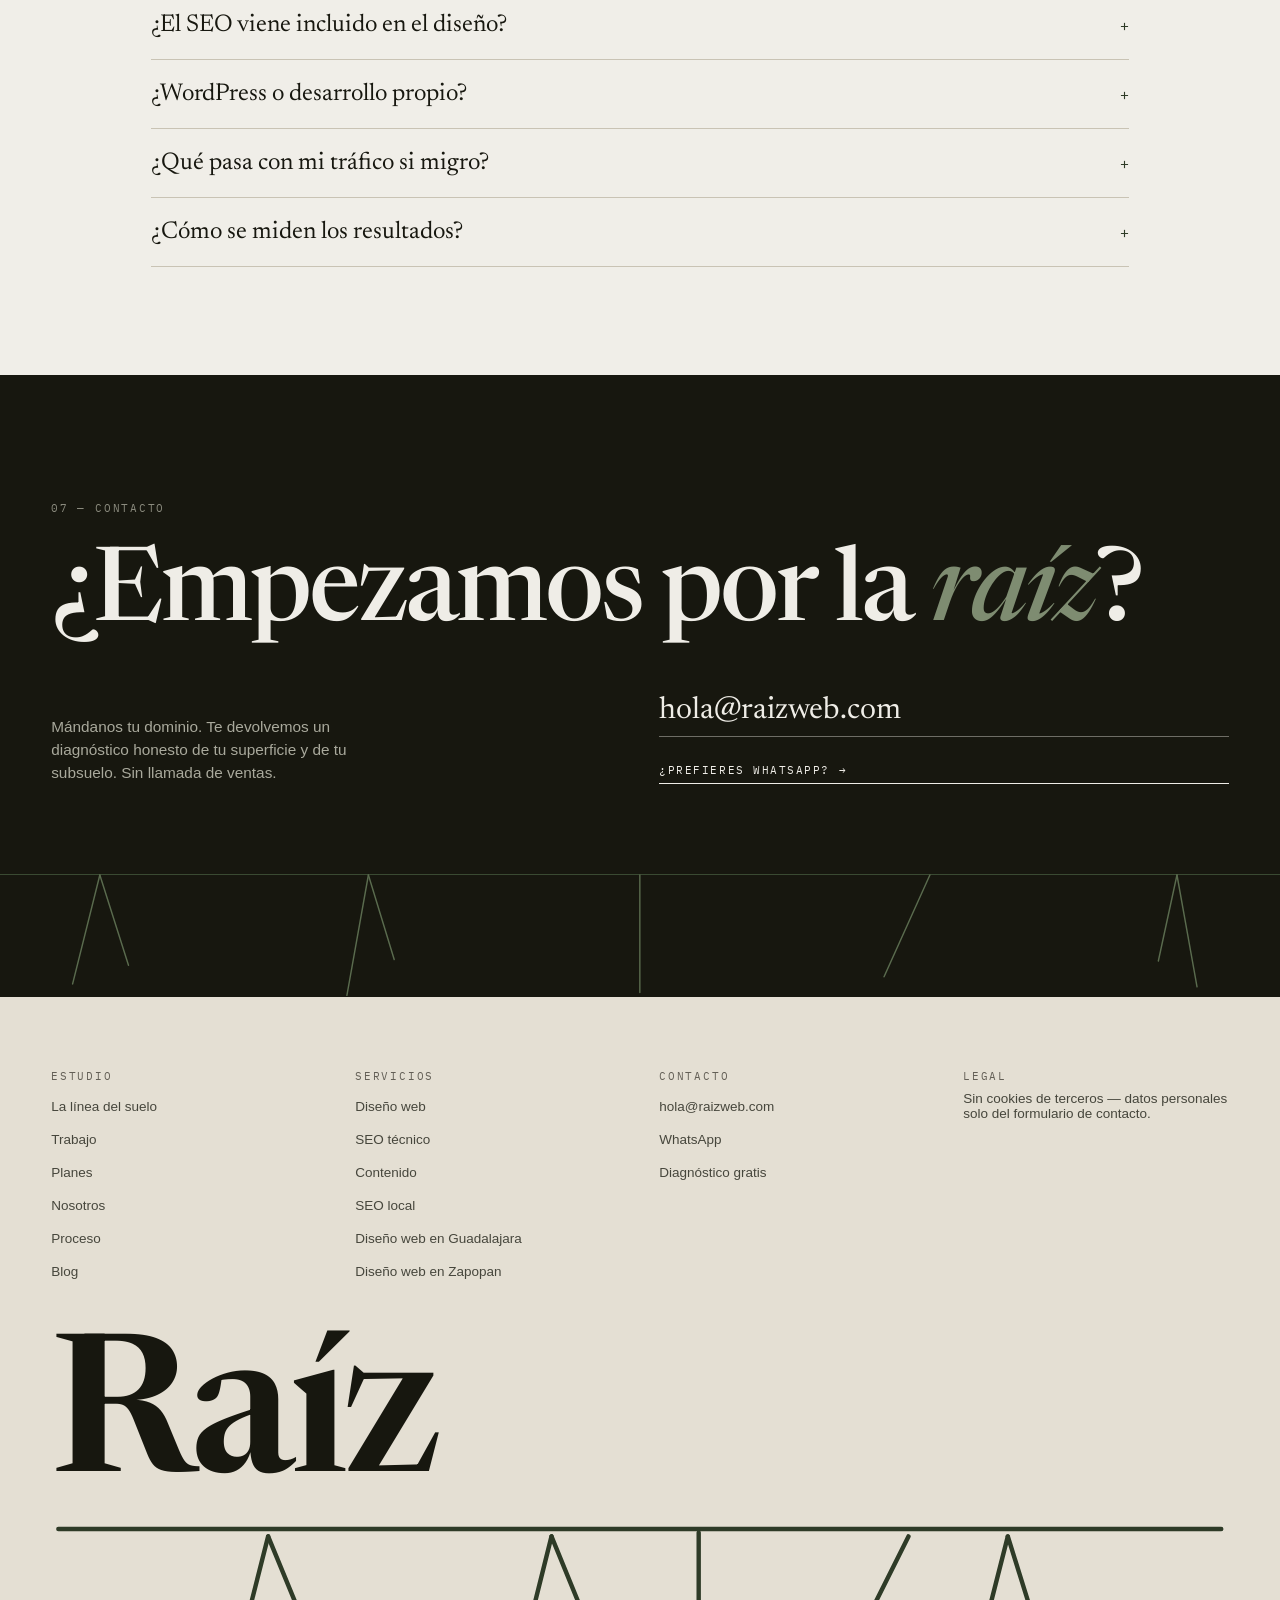
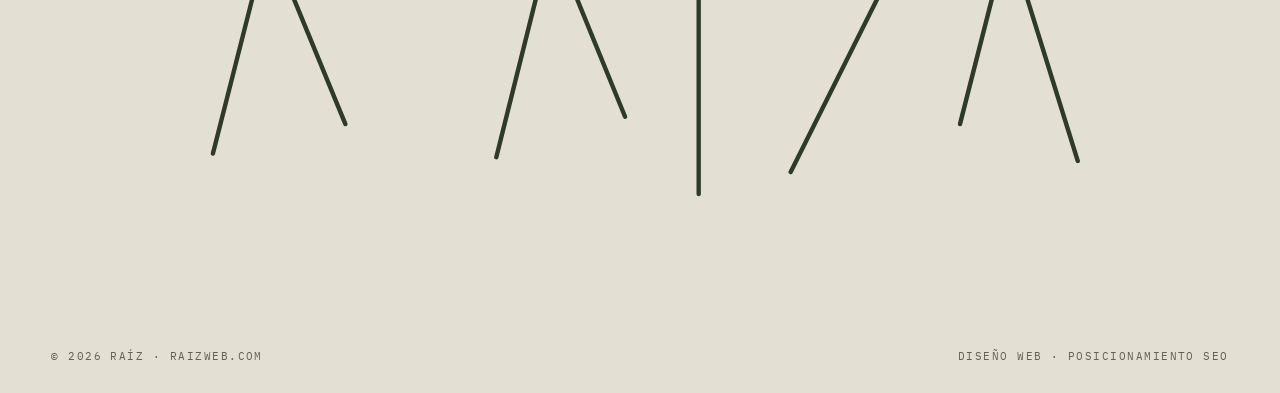
==== commit 43fbbae4: "Añade el artículo de plantilla vs. a medida y la página de Zapopan El sitio llevaba ocho semanas sin" ====
--- a/index.html
+++ b/index.html
@@ -447,7 +447,7 @@
       </div>
       <div class="pie__col">
         <p class="mono">Servicios</p>
-        <a href="/servicios">Diseño web</a><a href="/servicios">SEO técnico</a><a href="/servicios">Contenido</a><a href="/servicios">SEO local</a><a href="/diseno-web-guadalajara">Diseño web en Guadalajara</a>
+        <a href="/servicios">Diseño web</a><a href="/servicios">SEO técnico</a><a href="/servicios">Contenido</a><a href="/servicios">SEO local</a><a href="/diseno-web-guadalajara">Diseño web en Guadalajara</a><a href="/diseno-web-zapopan">Diseño web en Zapopan</a>
       </div>
       <div class="pie__col">
         <p class="mono">Contacto</p>
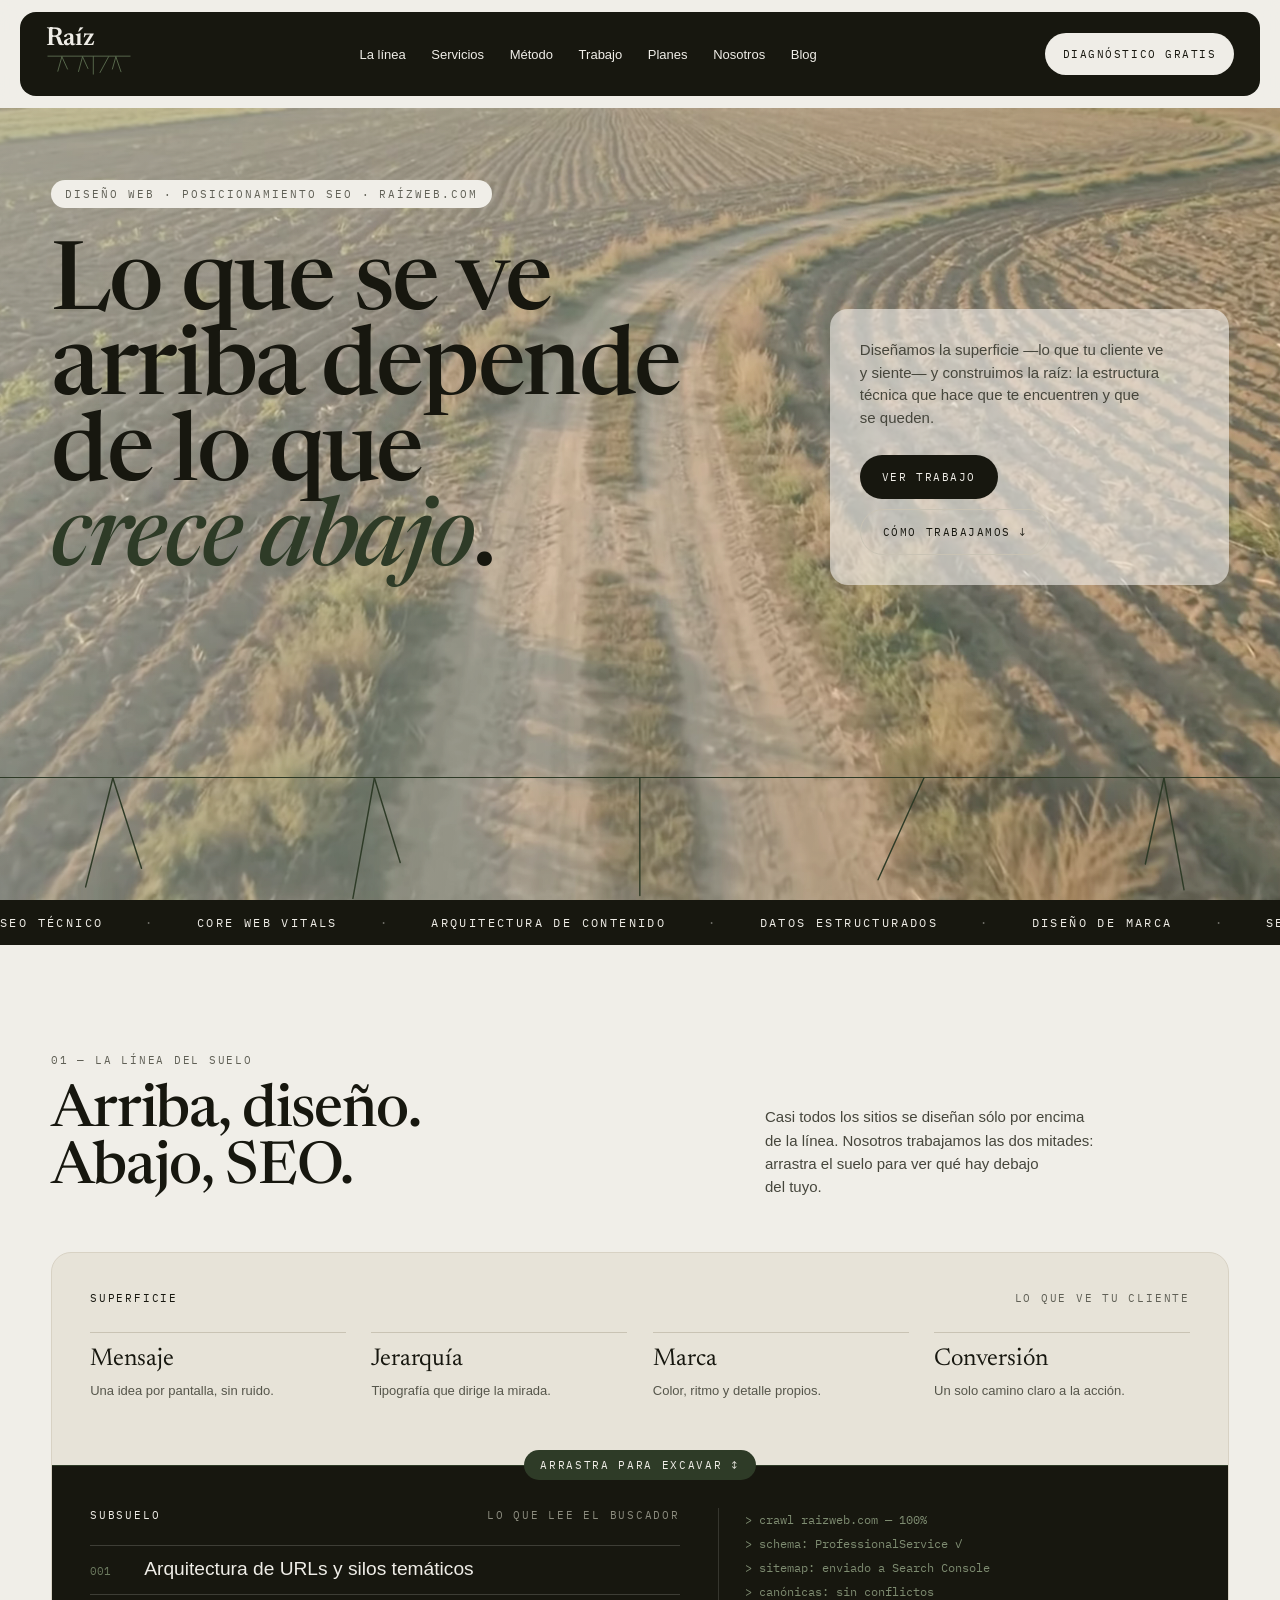
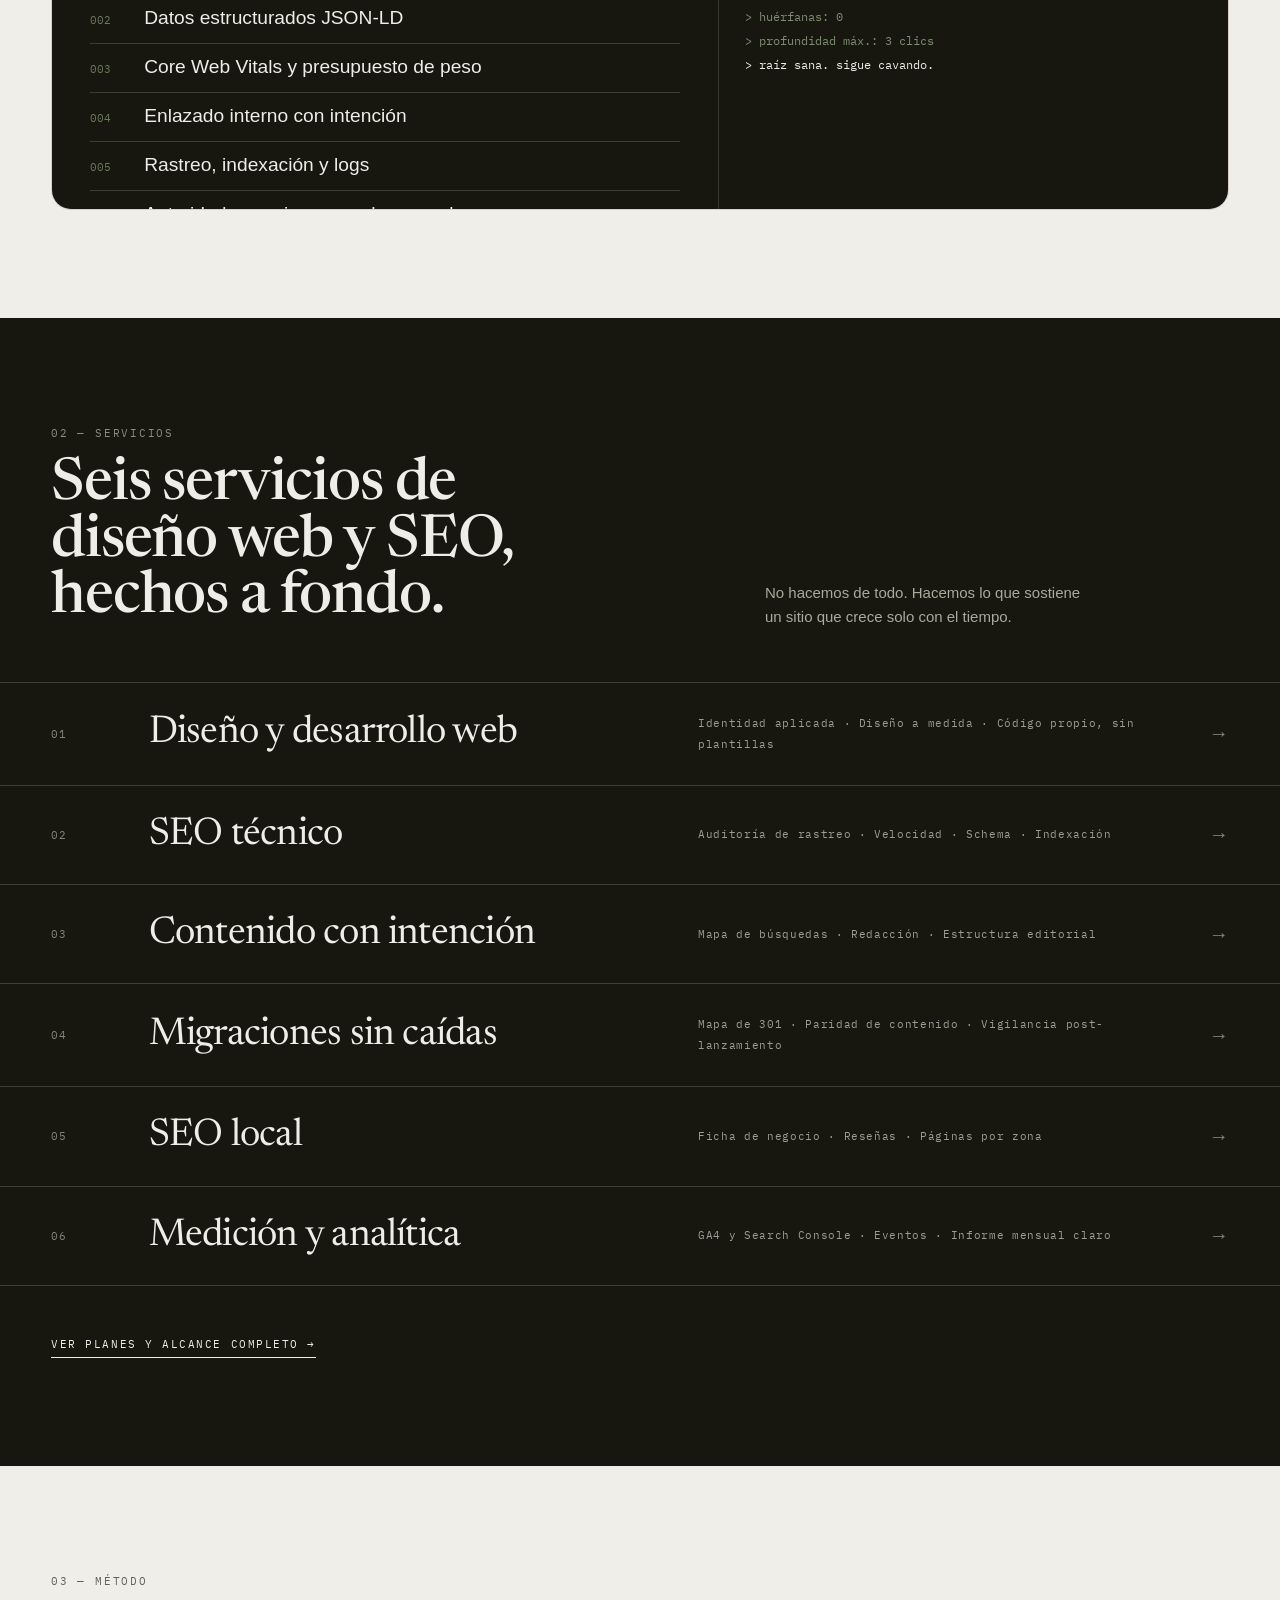
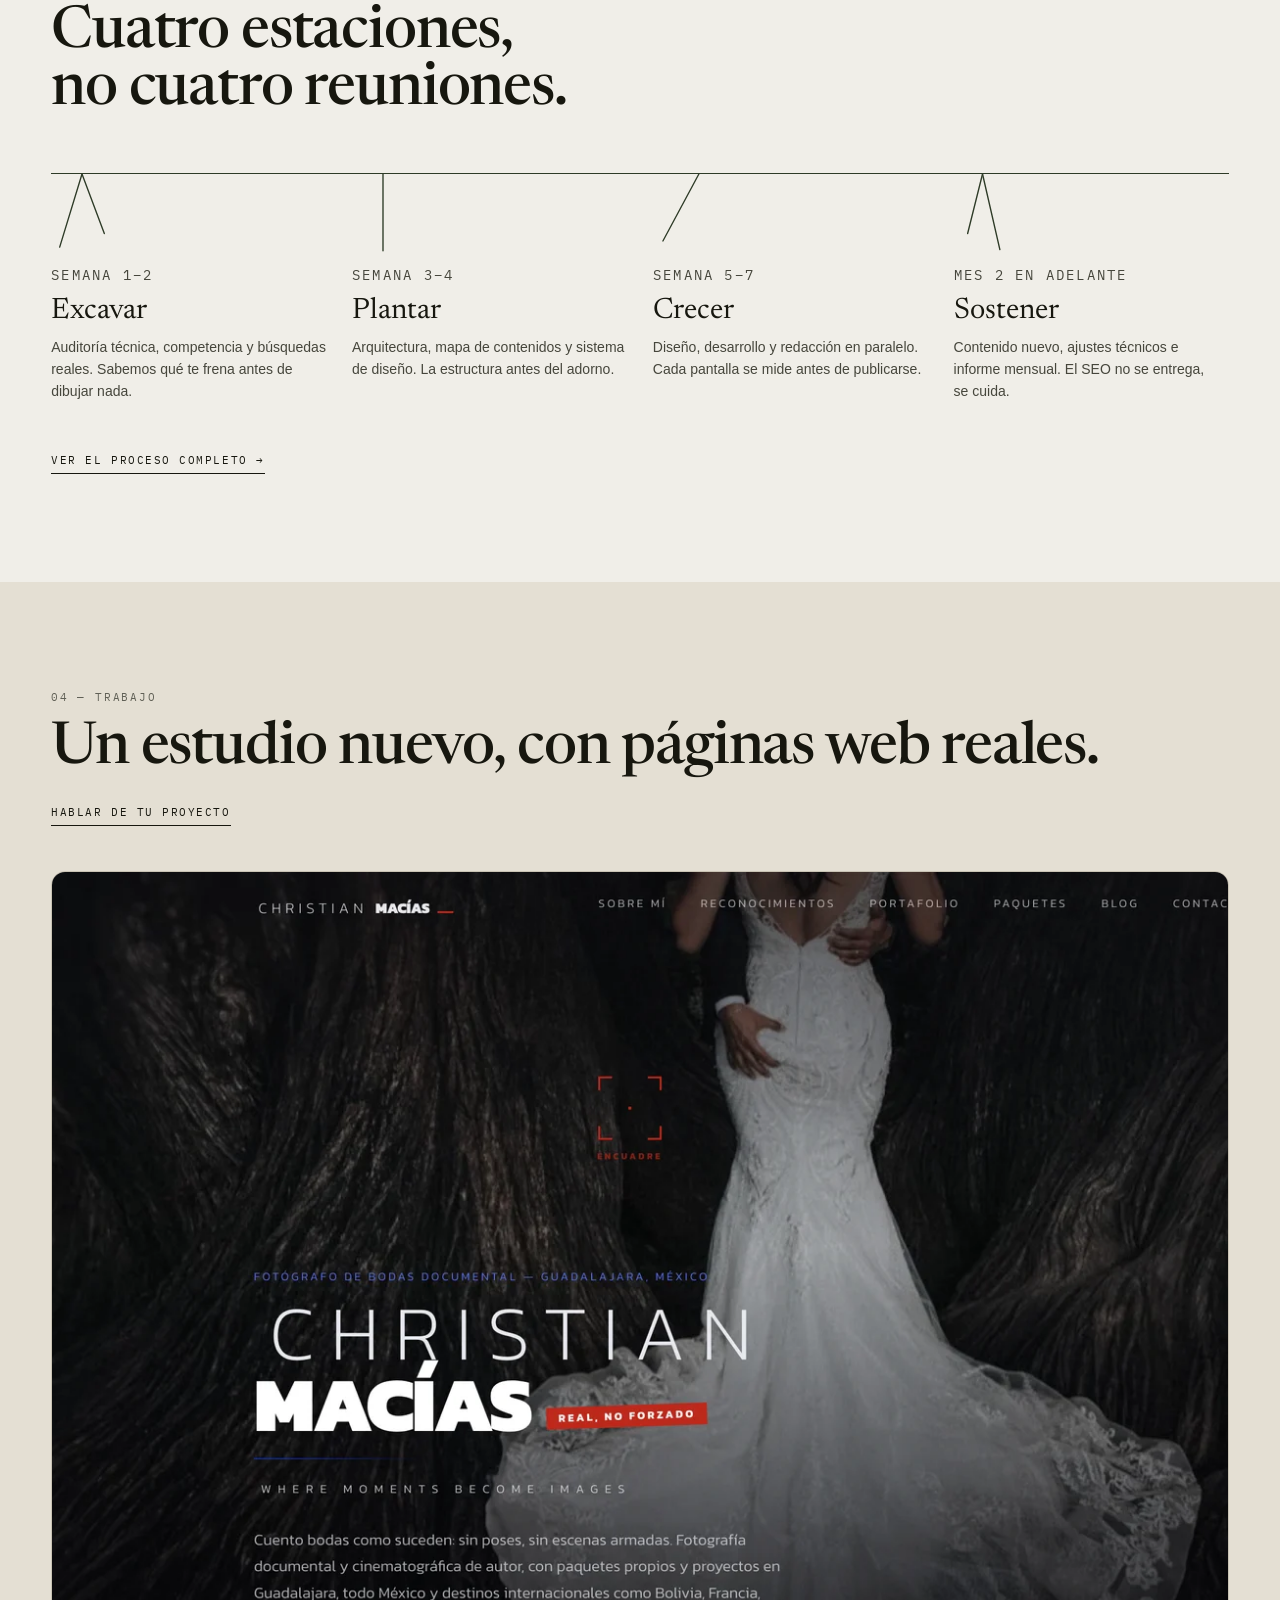
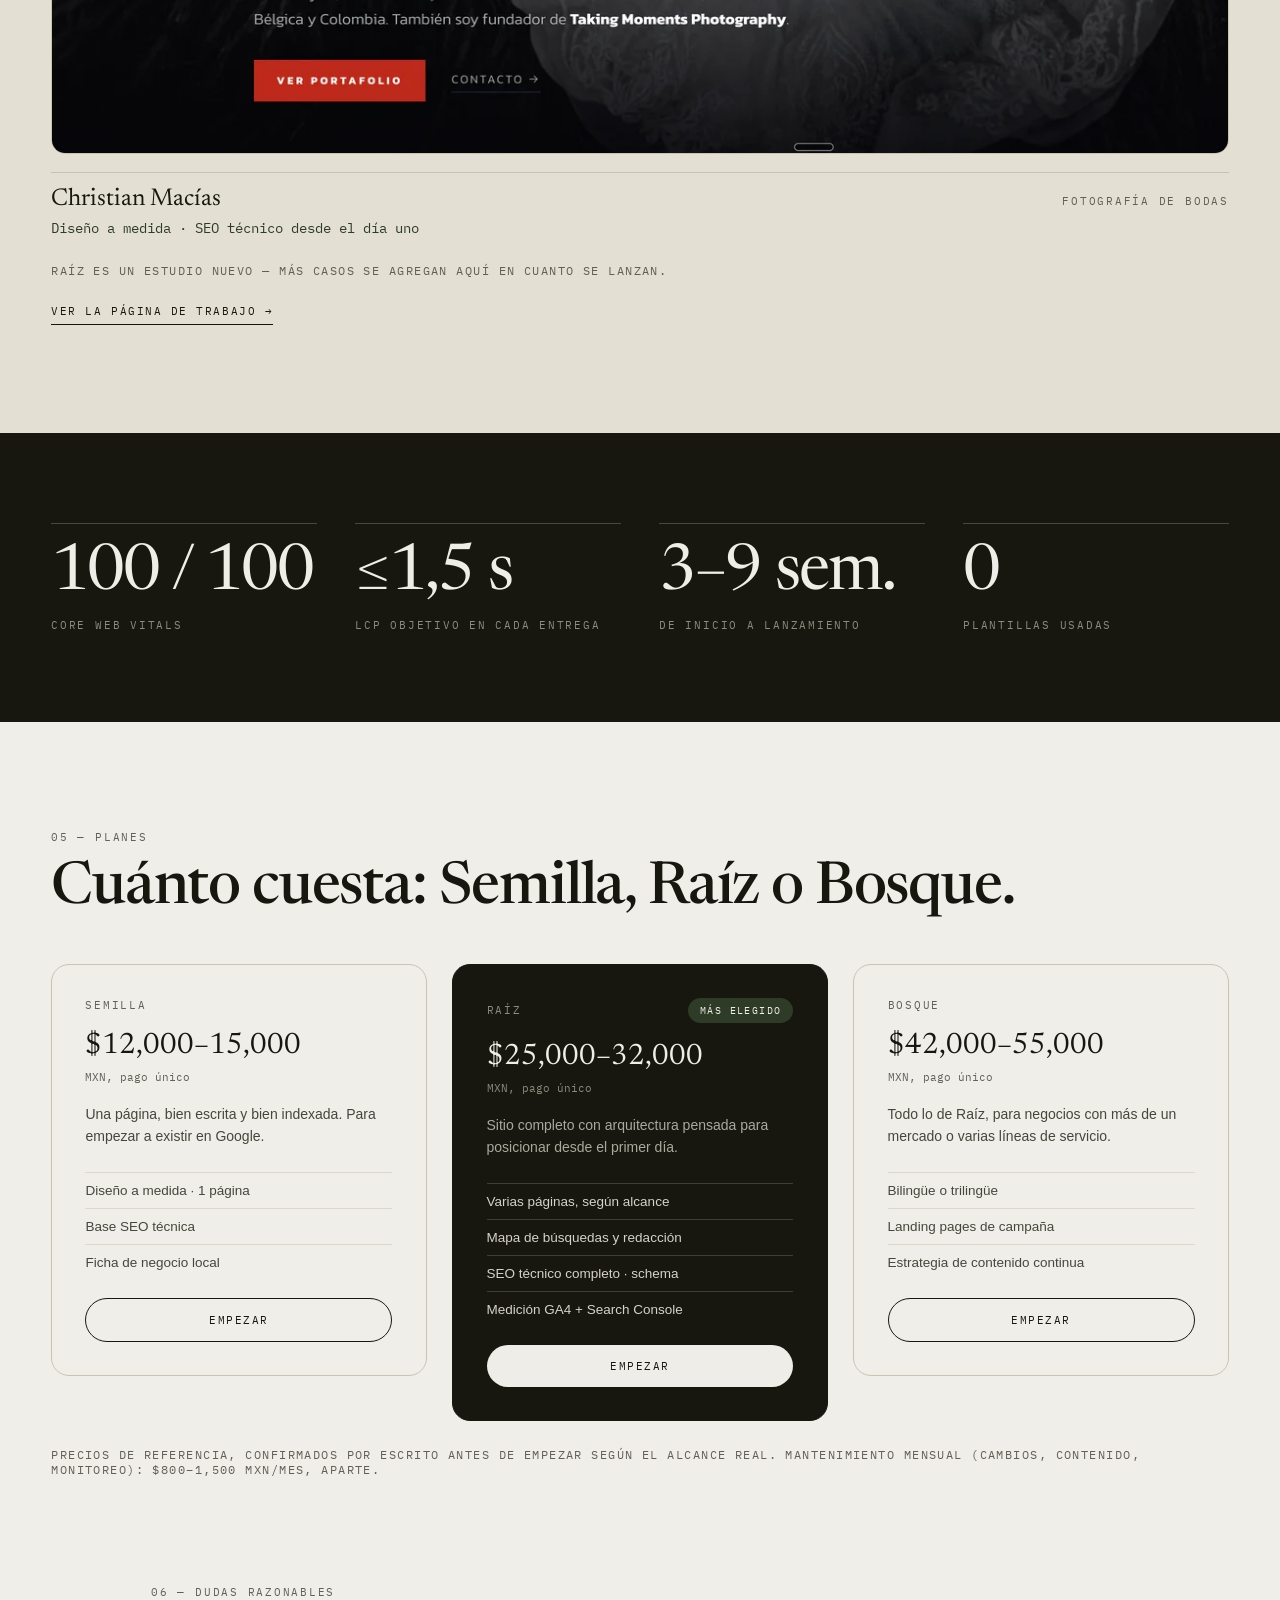
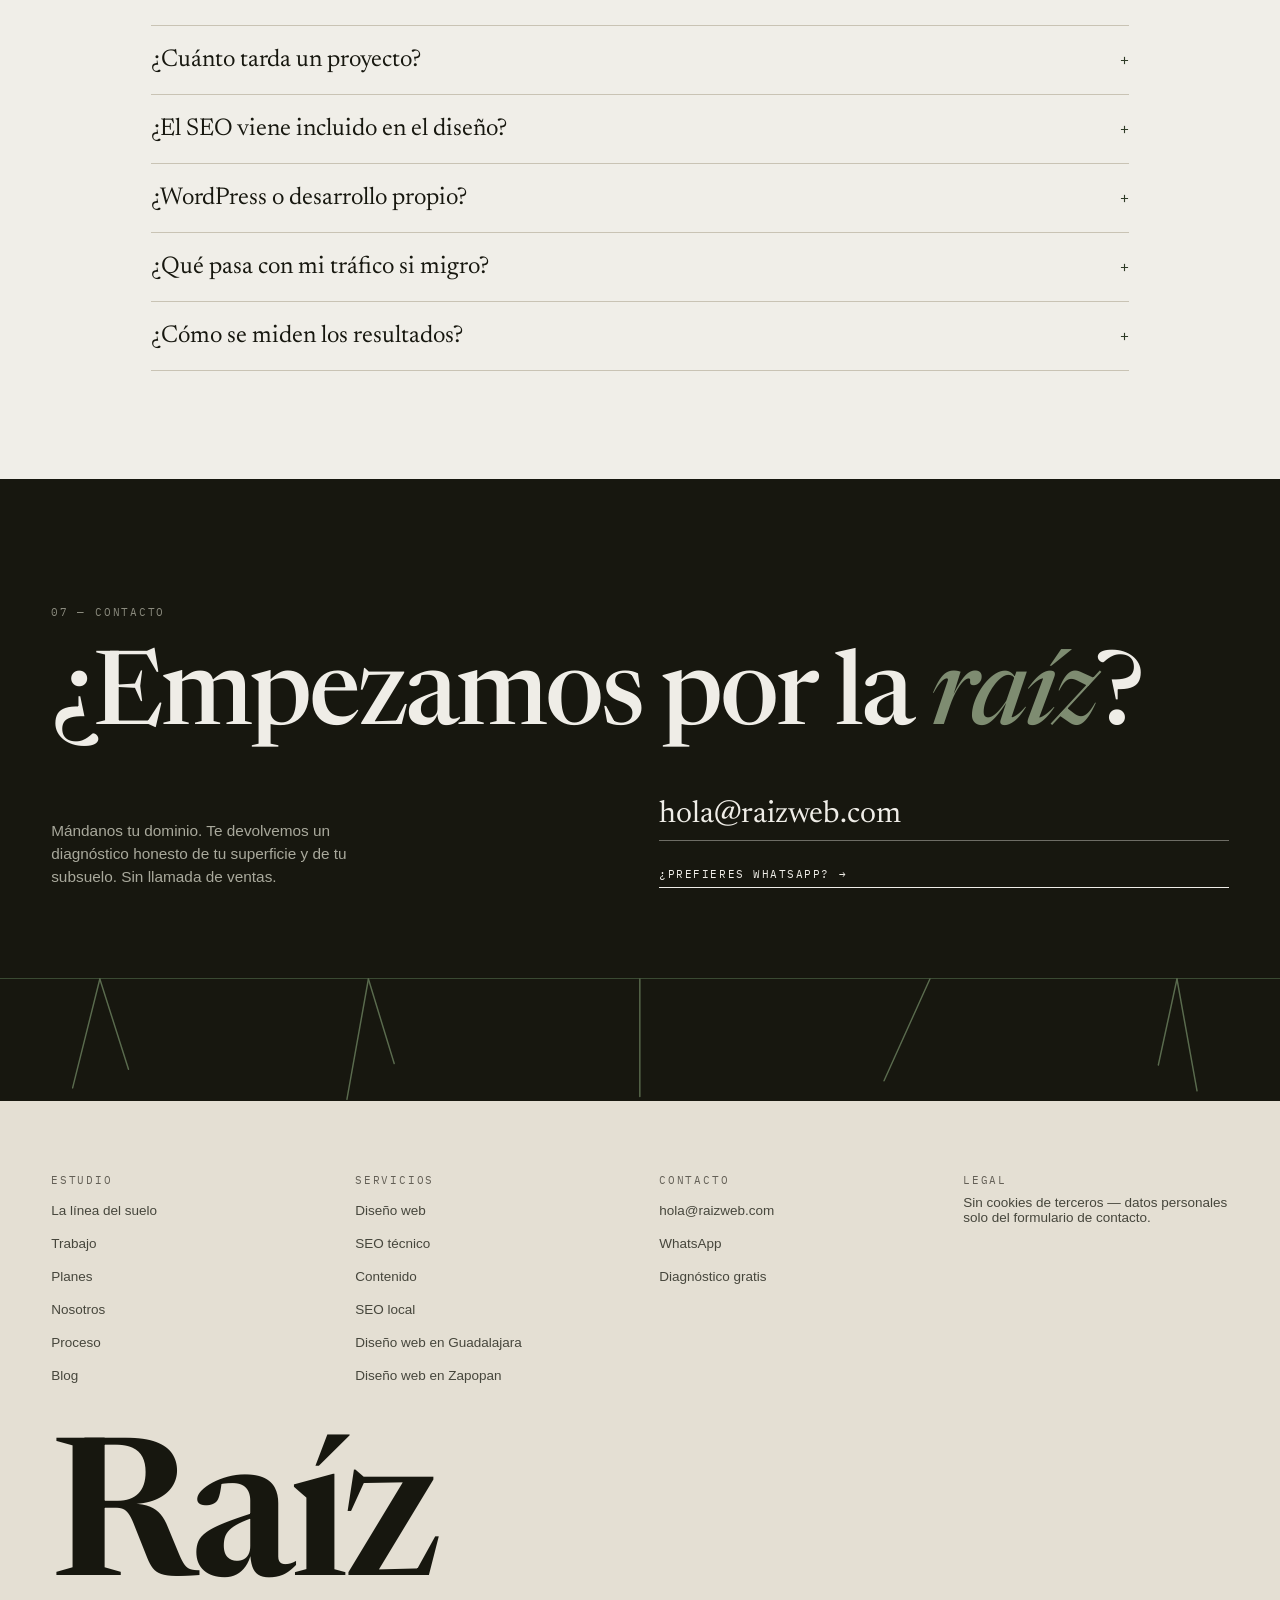
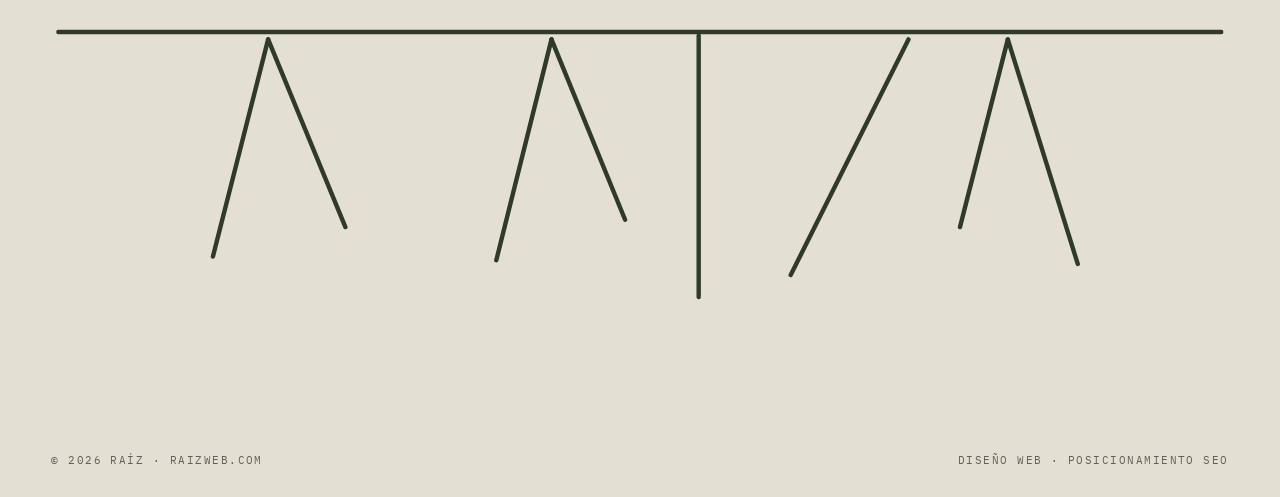
==== commit 6a4786e7: "Usa el término que la gente teclea: "diseño de páginas web" El autocompletado de Google en México mu" ====
--- a/index.html
+++ b/index.html
@@ -11,7 +11,7 @@
   gtag('config', 'G-R4C24F13Y9');
 </script>
 <meta name="viewport" content="width=device-width, initial-scale=1" />
-<title>Diseño Web y SEO Técnico para Negocios | Raíz</title>
+<title>Diseño de Páginas Web y SEO en Guadalajara | Raíz</title>
 <meta name="description" content="Diseño web a la medida y SEO técnico desde el primer día, para negocios que quieren un sitio que se vea bien y que Google encuentre. Diagnóstico gratis." />
 <link rel="canonical" href="https://raizweb.com/" />
 <meta name="theme-color" content="#17170F" />
@@ -211,7 +211,7 @@
     <div class="cabecera">
       <div>
         <p class="mono mono--ink cabecera__eyebrow">02 — Servicios</p>
-        <h2 class="titulo">Seis servicios, hechos a fondo.</h2>
+        <h2 class="titulo">Seis servicios de diseño web y SEO, hechos a fondo.</h2>
       </div>
       <p class="cabecera__texto">No hacemos de todo. Hacemos lo que sostiene un sitio que crece solo con el tiempo.</p>
     </div>
@@ -299,7 +299,7 @@
     <div class="trabajo__cabecera">
       <div>
         <p class="mono cabecera__eyebrow">04 — Trabajo</p>
-        <h2 class="titulo">Un estudio nuevo, con casos reales.</h2>
+        <h2 class="titulo">Un estudio nuevo, con páginas web reales.</h2>
       </div>
       <a class="enlace-subrayado" href="#contacto">Hablar de tu proyecto</a>
     </div>
@@ -335,7 +335,7 @@
 <section class="seccion" id="planes">
   <div class="contenedor">
     <p class="mono cabecera__eyebrow">05 — Planes</p>
-    <h2 class="titulo" style="margin-bottom: clamp(30px, 5vh, 58px)">Semilla, Raíz o Bosque.</h2>
+    <h2 class="titulo" style="margin-bottom: clamp(30px, 5vh, 58px)">Cuánto cuesta: Semilla, Raíz o Bosque.</h2>
     <div class="planes">
       <div class="plan">
         <p class="mono">Semilla</p>
